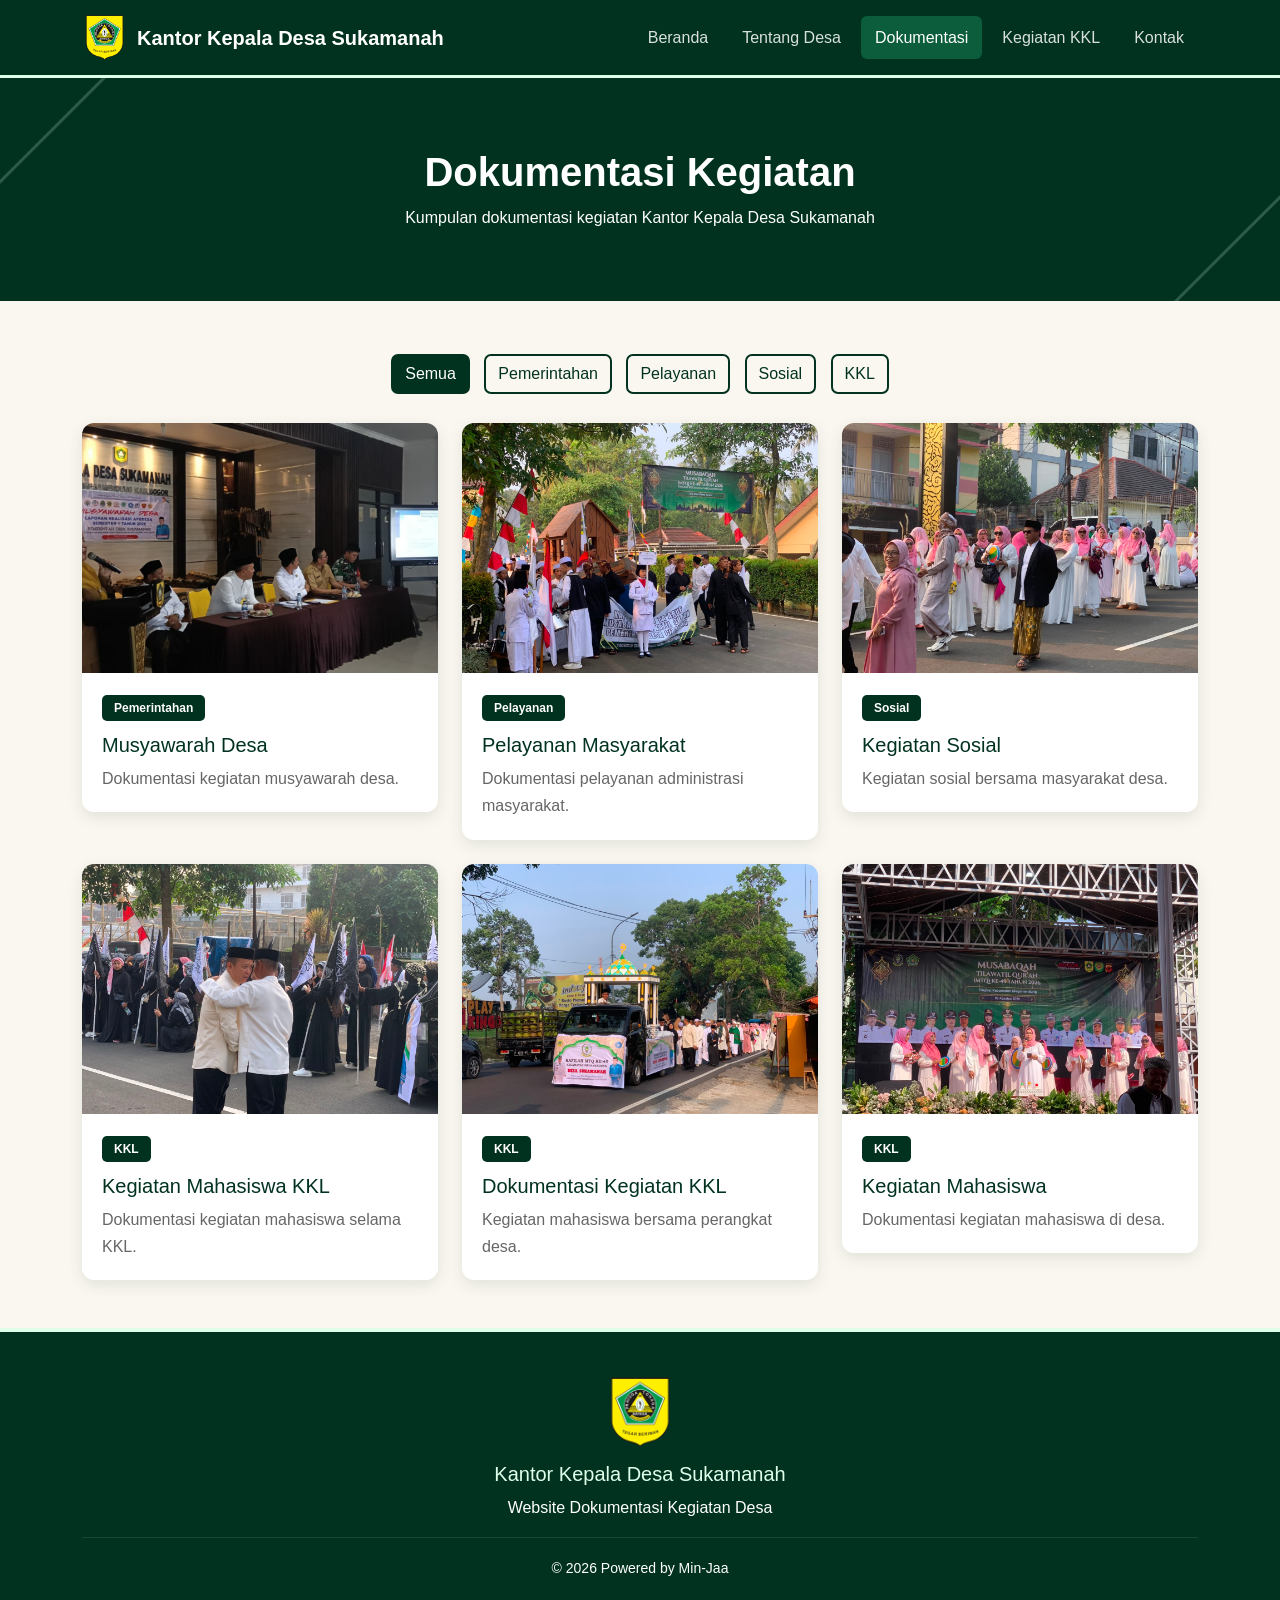
==== dokumentasi.html @ 276d67c2 "Update footer text in dokumentasi.html" ====
<!DOCTYPE html>
<html lang="id">

<head>

    <meta charset="UTF-8">

    <meta
        name="viewport"
        content="width=device-width, initial-scale=1.0"
    >

    <title>Dokumentasi - Kantor Kepala Desa Sukamanah</title>

    <link
        href="https://cdn.jsdelivr.net/npm/bootstrap@5.3.3/dist/css/bootstrap.min.css"
        rel="stylesheet"
    >

    <link
        rel="stylesheet"
        href="https://cdn.jsdelivr.net/npm/bootstrap-icons@1.11.3/font/bootstrap-icons.min.css"
    >

    <link
        rel="stylesheet"
        href="css/style.css"
    >

</head>

<body>


<!-- NAVBAR -->

<nav class="navbar navbar-expand-lg navbar-dark sticky-top">

    <div class="container">

        <a
            class="navbar-brand d-flex align-items-center fw-bold"
            href="index.html"
        >

                 <img
                src="images/desa.png"
                alt="Logo Desa Sukamanah"
                class="logo-navbar"
            >

            <span>
                Kantor Kepala Desa Sukamanah
            </span>

        </a>


        <button
            class="navbar-toggler"
            type="button"
            data-bs-toggle="collapse"
            data-bs-target="#navbarNav"
        >

            <span class="navbar-toggler-icon"></span>

        </button>


        <div
            class="collapse navbar-collapse"
            id="navbarNav"
        >

            <ul class="navbar-nav ms-auto">

                <li class="nav-item">
                    <a
                        class="nav-link"
                        href="index.html"
                    >
                        Beranda
                    </a>
                </li>

                <li class="nav-item">
                    <a
                        class="nav-link"
                        href="tentang.html"
                    >
                        Tentang Desa
                    </a>
                </li>

                <li class="nav-item">
                    <a
                        class="nav-link active"
                        href="dokumentasi.html"
                    >
                        Dokumentasi
                    </a>
                </li>

                <li class="nav-item">
                    <a
                        class="nav-link"
                        href="kkl.html"
                    >
                        Kegiatan KKL
                    </a>
                </li>

                <li class="nav-item">
                    <a
                        class="nav-link"
                        href="kontak.html"
                    >
                        Kontak
                    </a>
                </li>

            </ul>

        </div>

    </div>

</nav>


<!-- PAGE HEADER -->

<section class="page-header">

    <div class="container text-center">


        <h1>
            Dokumentasi Kegiatan
        </h1>

        <p>
            Kumpulan dokumentasi kegiatan Kantor Kepala Desa Sukamanah
        </p>

    </div>

</section>


<!-- FILTER -->

<section class="py-5">

    <div class="container">

        <div class="text-center mb-4">

            <button
                class="btn btn-outline-main filter-btn active"
                data-filter="all"
            >
                Semua
            </button>

            <button
                class="btn btn-outline-main filter-btn"
                data-filter="pemerintahan"
            >
                Pemerintahan
            </button>

            <button
                class="btn btn-outline-main filter-btn"
                data-filter="pelayanan"
            >
                Pelayanan
            </button>

            <button
                class="btn btn-outline-main filter-btn"
                data-filter="sosial"
            >
                Sosial
            </button>

            <button
                class="btn btn-outline-main filter-btn"
                data-filter="kkl"
            >
                KKL
            </button>

        </div>


        <!-- GALERI -->

        <div class="row g-4 gallery-container">


            <div
                class="col-md-6 col-lg-4 gallery-card"
                data-category="pemerintahan"
            >

                <div class="gallery-item">

                    <img
                        src="images/kegiatan-1.jpeg"
                        alt="Musyawarah Desa"
                    >

                    <div class="gallery-caption">

                        <span class="badge badge-main">
                            Pemerintahan
                        </span>

                        <h5>
                            Musyawarah Desa
                        </h5>

                        <p>
                            Dokumentasi kegiatan musyawarah desa.
                        </p>

                    </div>

                </div>

            </div>


            <div
                class="col-md-6 col-lg-4 gallery-card"
                data-category="pelayanan"
            >

                <div class="gallery-item">

                    <img
                        src="images/kegiatan-2.jpeg"
                        alt="Pelayanan Masyarakat"
                    >

                    <div class="gallery-caption">

                        <span class="badge badge-main">
                            Pelayanan
                        </span>

                        <h5>
                            Pelayanan Masyarakat
                        </h5>

                        <p>
                            Dokumentasi pelayanan administrasi masyarakat.
                        </p>

                    </div>

                </div>

            </div>


            <div
                class="col-md-6 col-lg-4 gallery-card"
                data-category="sosial"
            >

                <div class="gallery-item">

                    <img
                        src="images/kegiatan-3.jpeg"
                        alt="Kegiatan Sosial"
                    >

                    <div class="gallery-caption">

                        <span class="badge badge-main">
                            Sosial
                        </span>

                        <h5>
                            Kegiatan Sosial
                        </h5>

                        <p>
                            Kegiatan sosial bersama masyarakat desa.
                        </p>

                    </div>

                </div>

            </div>


            <div
                class="col-md-6 col-lg-4 gallery-card"
                data-category="kkl"
            >

                <div class="gallery-item">

                    <img
                        src="images/kegiatan-4.jpeg"
                        alt="Kegiatan KKL"
                    >

                    <div class="gallery-caption">

                        <span class="badge badge-main">
                            KKL
                        </span>

                        <h5>
                            Kegiatan Mahasiswa KKL
                        </h5>

                        <p>
                            Dokumentasi kegiatan mahasiswa selama KKL.
                        </p>

                    </div>

                </div>

            </div>


            <div
                class="col-md-6 col-lg-4 gallery-card"
                data-category="kkl"
            >

                <div class="gallery-item">

                    <img
                        src="images/kegiatan-5.jpeg"
                        alt="Dokumentasi KKL"
                    >

                    <div class="gallery-caption">

                        <span class="badge badge-main">
                            KKL
                        </span>

                        <h5>
                            Dokumentasi Kegiatan KKL
                        </h5>

                        <p>
                            Kegiatan mahasiswa bersama perangkat desa.
                        </p>

                    </div>

                </div>

            </div>


            <div
                class="col-md-6 col-lg-4 gallery-card"
                data-category="kkl"
            >

                <div class="gallery-item">

                    <img
                        src="images/kegiatan-6.jpeg"
                        alt="Kegiatan Mahasiswa"
                    >

                    <div class="gallery-caption">

                        <span class="badge badge-main">
                            KKL
                        </span>

                        <h5>
                            Kegiatan Mahasiswa
                        </h5>

                        <p>
                            Dokumentasi kegiatan mahasiswa di desa.
                        </p>

                    </div>

                </div>

            </div>


        </div>

    </div>

</section>


<!-- FOOTER -->

<footer class="footer">

    <div class="container text-center">

        <img
            src="images/desa.png"
            alt="Logo Desa Sukamanah"
            class="footer-logo"
        >

        <h5>
            Kantor Kepala Desa Sukamanah
        </h5>

        <p>
            Website Dokumentasi Kegiatan Desa
        </p>

        <hr>

        <small>
            © 2026 Powered by Min-Jaa
        </small>

    </div>

</footer>


<button id="backToTop" aria-label="Kembali ke atas">
    <i class="bi bi-arrow-up"></i>
</button>


<script
    src="https://cdn.jsdelivr.net/npm/bootstrap@5.3.3/dist/js/bootstrap.bundle.min.js">
</script>

<script src="js/script.js"></script>

</body>

</html>
---- css/style.css ----
:root {
    --primary-color: #00321F;
    --primary-light: #0B5D3B;
    --batik-green: #174A35;
    --batik-gold: #DEFFEA;
    --batik-cream: #F4EBDD;
    --batik-light: #FAF7F0;
    --white-color: #FFFFFF;
    --dark-color: #26352E;
    --border-color: #D0D0D0;
}

* {
    box-sizing: border-box;
}

html {
    scroll-behavior: smooth;
}

body {
    margin: 0;
    padding: 0;
    font-family: "Segoe UI", Arial, sans-serif;
    color: var(--dark-color);
    background-color: var(--batik-light);
    line-height: 1.7;
}

a {
    text-decoration: none;
}

img {
    max-width: 100%;
    height: auto;
}


/* =========================
   NAVBAR
========================= */

.navbar {
    background-color: var(--primary-color);
    border-bottom: 3px solid var(--batik-gold);
    padding: 10px 0;
    transition: all 0.3s ease;
}

.navbar-scrolled {
    box-shadow: 0 5px 20px rgba(0, 50, 31, 0.25);
}

.navbar-brand {
    color: var(--white-color) !important;
    font-weight: 700;
}

.navbar-brand:hover {
    color: var(--batik-gold) !important;
}

.navbar .nav-link {
    color: rgba(255, 255, 255, 0.85);
    margin-left: 6px;
    padding: 8px 14px !important;
    border-radius: 6px;
    transition: all 0.3s ease;
}

.navbar .nav-link:hover {
    color: var(--white-color);
    background-color: var(--primary-light);
}

.navbar .nav-link.active {
    color: var(--white-color);
    background-color: var(--primary-light);
}


/* =========================
   LOGO
========================= */

.logo-navbar {
    width: 45px;
    height: 45px;
    object-fit: contain;
    margin-right: 10px;
}

.page-header-logo {
    width: 90px;
    height: 90px;
    object-fit: contain;
    margin-bottom: 20px;
}

.footer-logo {
    width: 70px;
    height: 70px;
    object-fit: contain;
    margin-bottom: 15px;
}


/* =========================
   HERO
========================= */

.hero {
    min-height: 520px;
    display: flex;
    align-items: center;
    padding: 90px 0;
    color: var(--white-color);
    background-color: var(--primary-color);
}

.hero h1 {
    margin-bottom: 20px;
    font-weight: 700;
    line-height: 1.3;
}

.hero p {
    max-width: 700px;
}

.hero-label,
.section-label {
    display: inline-block;
    font-size: 13px;
    font-weight: 700;
    letter-spacing: 2px;
    color: var(--primary-color);
}

.hero-label {
    color: var(--batik-gold);
}


/* =========================
   PAGE HEADER
========================= */

.page-header {
    position: relative;
    overflow: hidden;
    padding: 70px 0;
    color: var(--white-color);
    text-align: center;
    background-color: var(--primary-color);
}

.page-header h1 {
    position: relative;
    z-index: 2;
    font-weight: 700;
}

.page-header p {
    position: relative;
    z-index: 2;
    margin-bottom: 0;
}

.page-header::before {
    content: "";
    position: absolute;
    width: 150px;
    height: 150px;
    left: -75px;
    top: -75px;
    border: 3px solid rgba(222, 255, 234, 0.2);
    transform: rotate(45deg);
}

.page-header::after {
    content: "";
    position: absolute;
    width: 150px;
    height: 150px;
    right: -75px;
    bottom: -75px;
    border: 3px solid rgba(222, 255, 234, 0.2);
    transform: rotate(45deg);
}


/* =========================
   BUTTON
========================= */

.btn-main {
    color: var(--white-color);
    background-color: var(--primary-color);
    border: 2px solid var(--primary-color);
    border-radius: 7px;
    padding: 10px 20px;
    transition: all 0.3s ease;
}

.btn-main:hover {
    color: var(--white-color);
    background-color: var(--primary-light);
    border-color: var(--primary-light);
    transform: translateY(-2px);
}

.btn-outline-main {
    color: var(--primary-color);
    background-color: transparent;
    border: 2px solid var(--primary-color);
    border-radius: 7px;
    transition: all 0.3s ease;
}

.btn-outline-main:hover {
    color: var(--white-color);
    background-color: var(--primary-color);
}


/* =========================
   STAT CARD
========================= */

.stat-card {
    position: relative;
    padding: 35px 25px;
    background-color: var(--white-color);
    border-top: 5px solid var(--primary-color);
    border-radius: 12px;
    box-shadow: 0 6px 20px rgba(0, 50, 31, 0.1);
    overflow: hidden;
    transition: all 0.3s ease;
}

.stat-card:hover {
    transform: translateY(-6px);
    box-shadow: 0 12px 25px rgba(0, 50, 31, 0.18);
}

.stat-card i {
    color: var(--primary-color);
    font-size: 42px;
}

.stat-card h2,
.stat-card h3 {
    margin-top: 15px;
    color: var(--primary-color);
    font-weight: 700;
}

.stat-card p {
    margin-bottom: 0;
}


/* =========================
   SECTION
========================= */

.section-light {
    background-color: var(--batik-cream);
}


/* =========================
   CARD
========================= */

.card {
    background-color: var(--white-color);
    border: none;
    border-radius: 12px;
    overflow: hidden;
    transition: all 0.3s ease;
}

.card:hover {
    transform: translateY(-5px);
    box-shadow: 0 10px 25px rgba(0, 50, 31, 0.15) !important;
}

.card-img-top {
    width: 100%;
    height: 230px;
    object-fit: cover;
}

.card-title {
    color: var(--primary-color);
    font-weight: 600;
}

.card-body {
    padding: 25px;
}


/* =========================
   BADGE
========================= */

.badge-main {
    display: inline-block;
    padding: 7px 12px;
    color: var(--white-color);
    background-color: var(--primary-color);
    border-radius: 5px;
}


/* =========================
   ICON
========================= */

.icon-main {
    color: var(--primary-color);
    transition: all 0.3s ease;
}

.icon-main:hover {
    color: var(--primary-light);
}


/* =========================
   GALERI
========================= */

.gallery-item {
    overflow: hidden;
    border-radius: 12px;
    background-color: var(--white-color);
    box-shadow: 0 5px 15px rgba(0, 50, 31, 0.1);
    transition: all 0.3s ease;
}

.gallery-item:hover {
    transform: translateY(-5px);
}

.gallery-item img {
    width: 100%;
    height: 250px;
    object-fit: cover;
    transition: transform 0.4s ease;
}

.gallery-item:hover img {
    transform: scale(1.05);
}

.gallery-caption {
    padding: 20px;
}

.gallery-caption h5 {
    margin-top: 12px;
    color: var(--primary-color);
}

.gallery-caption p {
    margin-bottom: 0;
    color: #666;
}


/* =========================
   FILTER
========================= */

.filter-btn {
    margin: 5px;
}

.filter-btn.active {
    color: var(--white-color);
    background-color: var(--primary-color);
    border-color: var(--primary-color);
}


/* =========================
   FORM
========================= */

.form-control {
    padding: 11px 13px;
    border: 1px solid var(--border-color);
    border-radius: 7px;
}

.form-control:focus {
    border-color: var(--primary-color);
    box-shadow: 0 0 0 0.2rem rgba(0, 50, 31, 0.15);
}


/* =========================
   CONTACT
========================= */

.contact-item {
    display: flex;
    gap: 15px;
    margin-bottom: 25px;
}

.contact-item i {
    color: var(--primary-color);
    font-size: 25px;
}

.contact-item h6 {
    margin-bottom: 3px;
    color: var(--primary-color);
}

.contact-item p {
    margin-bottom: 0;
}


/* =========================
   FOOTER
========================= */

.footer {
    position: relative;
    padding: 45px 0;
    color: var(--white-color);
    background-color: var(--primary-color);
    border-top: 4px solid var(--batik-gold);
}

.footer h5 {
    color: var(--batik-gold);
}

.footer hr {
    border-color: rgba(222, 255, 234, 0.4);
}


/* =========================
   ANIMASI
========================= */

.animate-on-scroll {
    opacity: 0;
    transform: translateY(25px);
    transition:
        opacity 0.6s ease,
        transform 0.6s ease;
}

.animate-on-scroll.show-animation {
    opacity: 1;
    transform: translateY(0);
}


/* =========================
   BACK TO TOP
========================= */

#backToTop {
    position: fixed;
    right: 25px;
    bottom: 25px;
    width: 45px;
    height: 45px;
    border: none;
    border-radius: 50%;
    color: var(--white-color);
    background-color: var(--primary-color);
    display: flex;
    align-items: center;
    justify-content: center;
    opacity: 0;
    visibility: hidden;
    cursor: pointer;
    transition: all 0.3s ease;
    z-index: 999;
}

#backToTop.show {
    opacity: 1;
    visibility: visible;
}

#backToTop:hover {
    background-color: var(--primary-light);
    transform: translateY(-3px);
}


/* =========================
   RESPONSIVE TABLET
========================= */

@media (max-width: 768px) {

    .hero {
        min-height: 450px;
        padding: 70px 0;
    }

    .hero h1 {
        font-size: 2.2rem;
    }

    .page-header {
        padding: 55px 0;
    }

    .navbar .nav-link {
        margin-left: 0;
    }

    .card-img-top {
        height: 210px;
    }

}


/* =========================
   RESPONSIVE MOBILE
========================= */

@media (max-width: 576px) {

    .logo-navbar {
        width: 38px;
        height: 38px;
    }

    .navbar-brand span {
        font-size: 15px;
    }

    .hero {
        min-height: 420px;
        padding: 60px 15px;
    }

    .hero h1 {
        font-size: 28px;
    }

    .hero p {
        font-size: 16px;
    }

    .page-header {
        padding: 45px 15px;
    }

    .page-header-logo {
        width: 70px;
        height: 70px;
    }

    .page-header h1 {
        font-size: 27px;
    }

    .stat-card {
        padding: 25px 15px;
    }

    .card-body {
        padding: 20px;
    }

    .card-img-top {
        height: 200px;
    }

    .gallery-item img {
        height: 220px;
    }

    .footer {
        padding: 35px 15px;
    }

    #backToTop {
        right: 15px;
        bottom: 15px;
        width: 40px;
        height: 40px;
    }

}
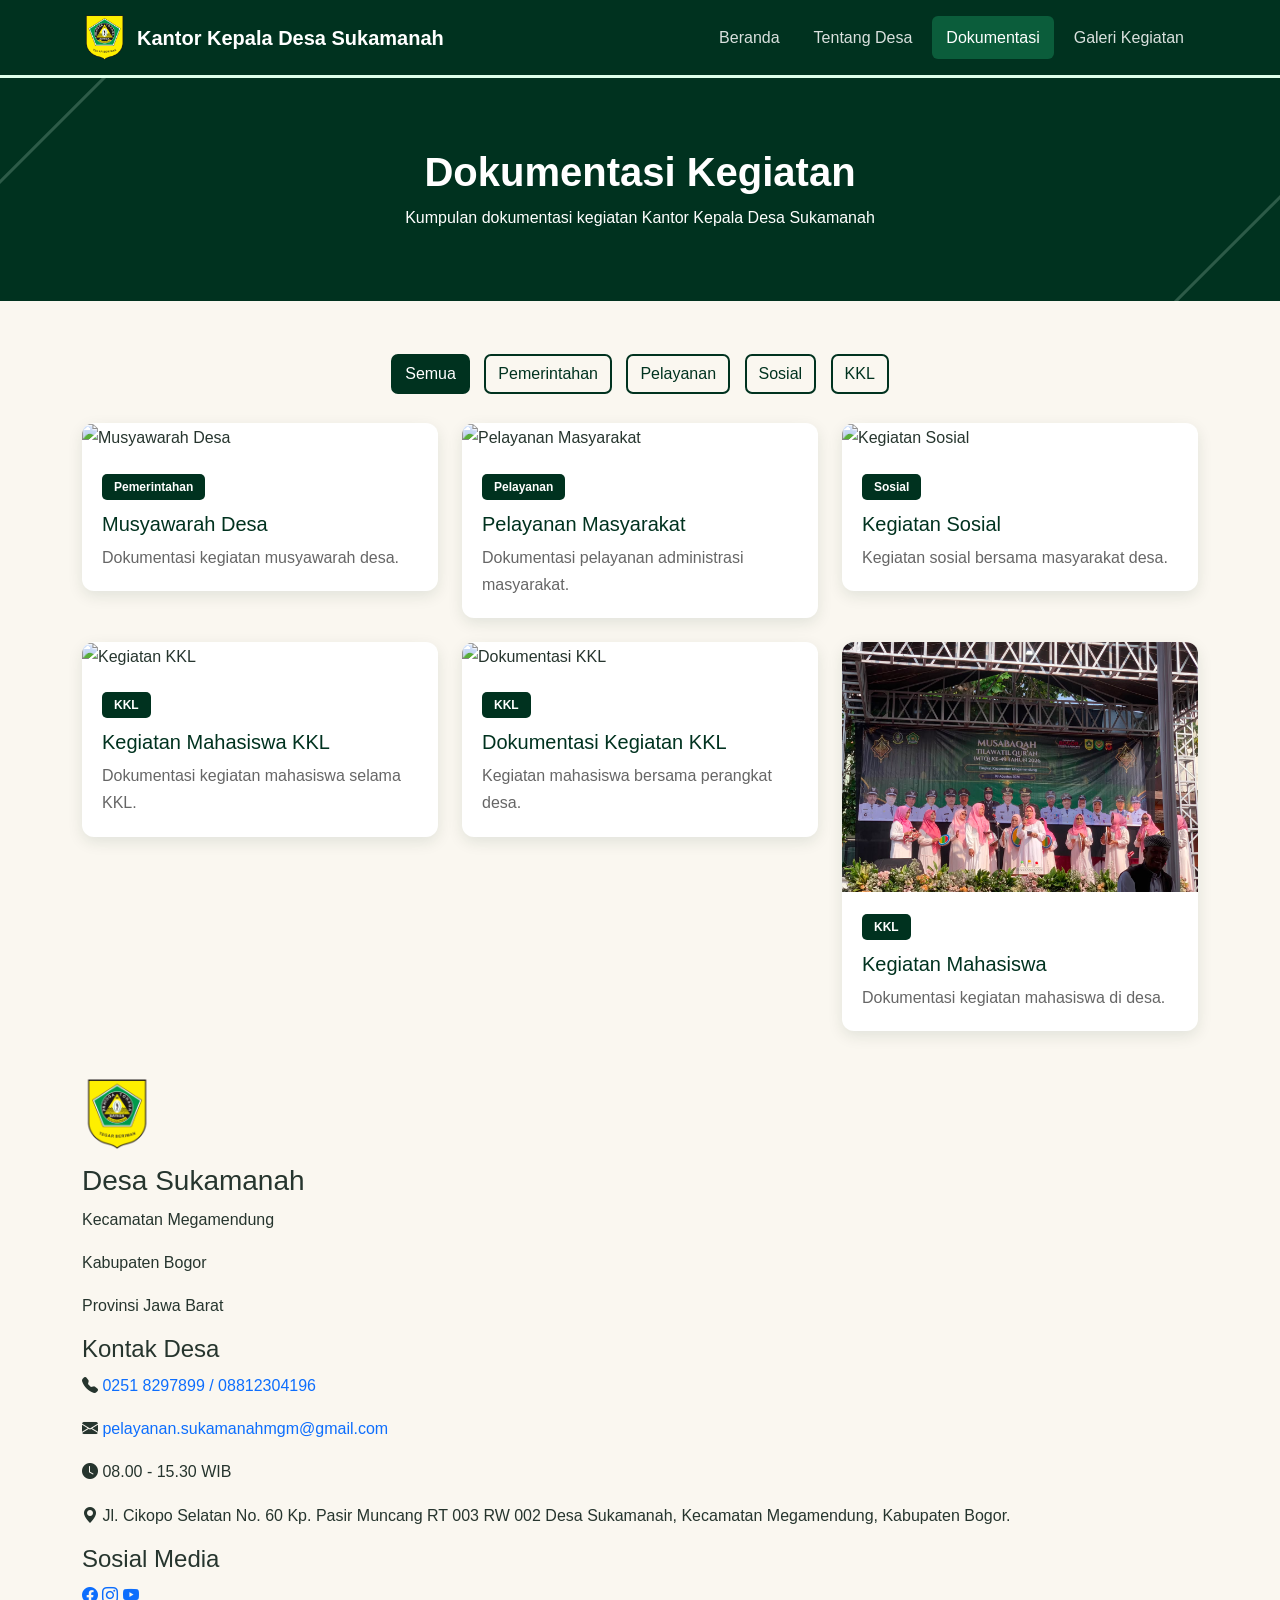
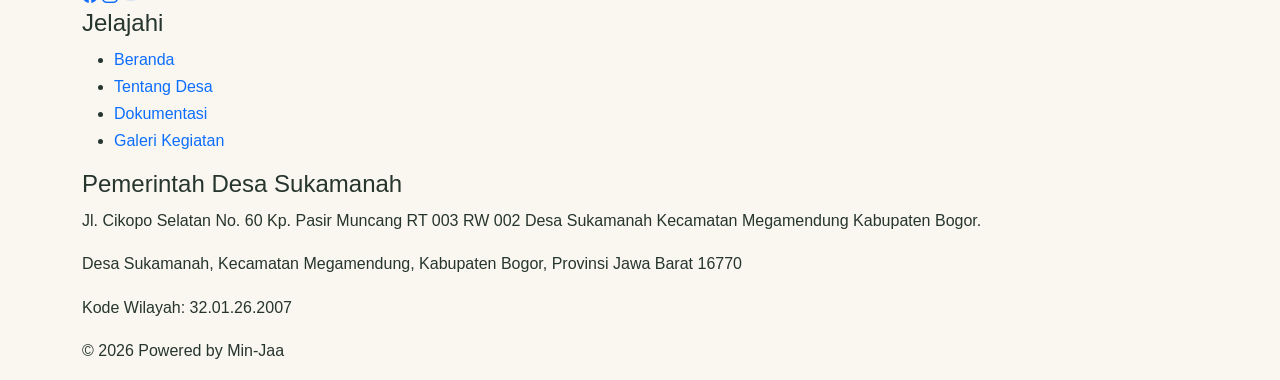
==== commit fe8647fa: "Update footer and navigation links in dokumentasi.html" ====
--- a/dokumentasi.html
+++ b/dokumentasi.html
@@ -103,20 +103,8 @@
                 </li>
 
                 <li class="nav-item">
-                    <a
-                        class="nav-link"
-                        href="kkl.html"
-                    >
-                        Kegiatan KKL
-                    </a>
-                </li>
-
-                <li class="nav-item">
-                    <a
-                        class="nav-link"
-                        href="kontak.html"
-                    >
-                        Kontak
+                    <a class="nav-link" href="galeri.html">
+                    Galeri Kegiatan
                     </a>
                 </li>
 
@@ -405,45 +393,185 @@
 </section>
 
 
-<!-- FOOTER -->
-
-<footer class="footer">
-
-    <div class="container text-center">
-
-        <img
-            src="images/desa.png"
-            alt="Logo Desa Sukamanah"
-            class="footer-logo"
-        >
-
-        <h5>
-            Kantor Kepala Desa Sukamanah
-        </h5>
-
-        <p>
-            Website Dokumentasi Kegiatan Desa
-        </p>
-
-        <hr>
-
-        <small>
-            © 2026 Powered by Min-Jaa
-        </small>
+<!-- ==================== FOOTER ==================== -->
+<footer class="site-footer">
+
+    <div class="container">
+
+        <!-- FOOTER UTAMA -->
+        <div class="footer-main">
+
+            <!-- IDENTITAS DESA -->
+            <div class="footer-brand">
+
+                <img
+                    src="images/desa.png"
+                    alt="Logo Desa Sukamanah"
+                    class="footer-logo"
+                >
+
+                <h3>Desa Sukamanah</h3>
+
+                <p>Kecamatan Megamendung</p>
+                <p>Kabupaten Bogor</p>
+                <p>Provinsi Jawa Barat</p>
+
+            </div>
+
+
+            <!-- KONTAK DESA -->
+            <div class="footer-column">
+
+                <h4>Kontak Desa</h4>
+
+                <div class="footer-info">
+
+                    <p>
+                        <i class="bi bi-telephone-fill"></i>
+                        <a href="tel:02518297899">
+                            0251 8297899 / 08812304196
+                        </a>
+                    </p>
+
+                    <p>
+                        <i class="bi bi-envelope-fill"></i>
+                        <a href="mailto:pelayanan.sukamanahmgm@gmail.com">
+                            pelayanan.sukamanahmgm@gmail.com
+                        </a>
+                    </p>
+
+                    <p>
+                        <i class="bi bi-clock-fill"></i>
+                        08.00 - 15.30 WIB
+                    </p>
+
+                    <p>
+                        <i class="bi bi-geo-alt-fill"></i>
+                        Jl. Cikopo Selatan No. 60 Kp. Pasir Muncang
+                        RT 003 RW 002 Desa Sukamanah,
+                        Kecamatan Megamendung,
+                        Kabupaten Bogor.
+                    </p>
+
+                </div>
+
+            </div>
+
+
+            <!-- SOSIAL MEDIA -->
+            <div class="footer-column">
+
+                <h4>Sosial Media</h4>
+
+                <div class="social-links">
+
+                    <a href="#" aria-label="Facebook">
+                        <i class="bi bi-facebook"></i>
+                    </a>
+
+                    <a href="#" aria-label="Instagram">
+                        <i class="bi bi-instagram"></i>
+                    </a>
+
+                    <a href="#" aria-label="YouTube">
+                        <i class="bi bi-youtube"></i>
+                    </a>
+
+                </div>
+
+            </div>
+
+
+            <!-- JELAJAHI -->
+            <div class="footer-column">
+
+                <h4>Jelajahi</h4>
+
+                <ul class="footer-menu">
+
+                    <li>
+                        <a href="index.html">
+                            Beranda
+                        </a>
+                    </li>
+
+                    <li>
+                        <a href="tentang.html">
+                            Tentang Desa
+                        </a>
+                    </li>
+
+                    <li>
+                        <a href="dokumentasi.html">
+                            Dokumentasi
+                        </a>
+                    </li>
+
+                    <li>
+                        <a href="galeri.html">
+                            Galeri Kegiatan
+                        </a>
+                    </li>
+
+                </ul>
+
+            </div>
+
+        </div>
+
+
+        <!-- GARIS PEMBATAS -->
+        <div class="footer-divider"></div>
+
+
+        <!-- FOOTER BAWAH -->
+        <div class="footer-bottom">
+
+            <div class="footer-government">
+
+                <h4>Pemerintah Desa Sukamanah</h4>
+
+                <p>
+                    Jl. Cikopo Selatan No. 60 Kp. Pasir Muncang
+                    RT 003 RW 002 Desa Sukamanah
+                    Kecamatan Megamendung Kabupaten Bogor.
+                </p>
+
+                <p>
+                    Desa Sukamanah, Kecamatan Megamendung,
+                    Kabupaten Bogor, Provinsi Jawa Barat 16770
+                </p>
+
+                <p>
+                    Kode Wilayah: 32.01.26.2007
+                </p>
+
+            </div>
+
+
+            <div class="footer-copyright">
+
+                <p>
+                    © 2026 Powered by Min-Jaa
+                </p>
+
+            </div>
+
+        </div>
 
     </div>
 
 </footer>
 
+<!-- BACK TO TOP -->
 
 <button id="backToTop" aria-label="Kembali ke atas">
-    <i class="bi bi-arrow-up"></i>
+
+<i class="bi bi-arrow-up"></i>
+
 </button>
 
-
-<script
-    src="https://cdn.jsdelivr.net/npm/bootstrap@5.3.3/dist/js/bootstrap.bundle.min.js">
-</script>
+<script src="https://cdn.jsdelivr.net/npm/bootstrap@5.3.3/dist/js/bootstrap.bundle.min.js"></script>
 
 <script src="js/script.js"></script>
 
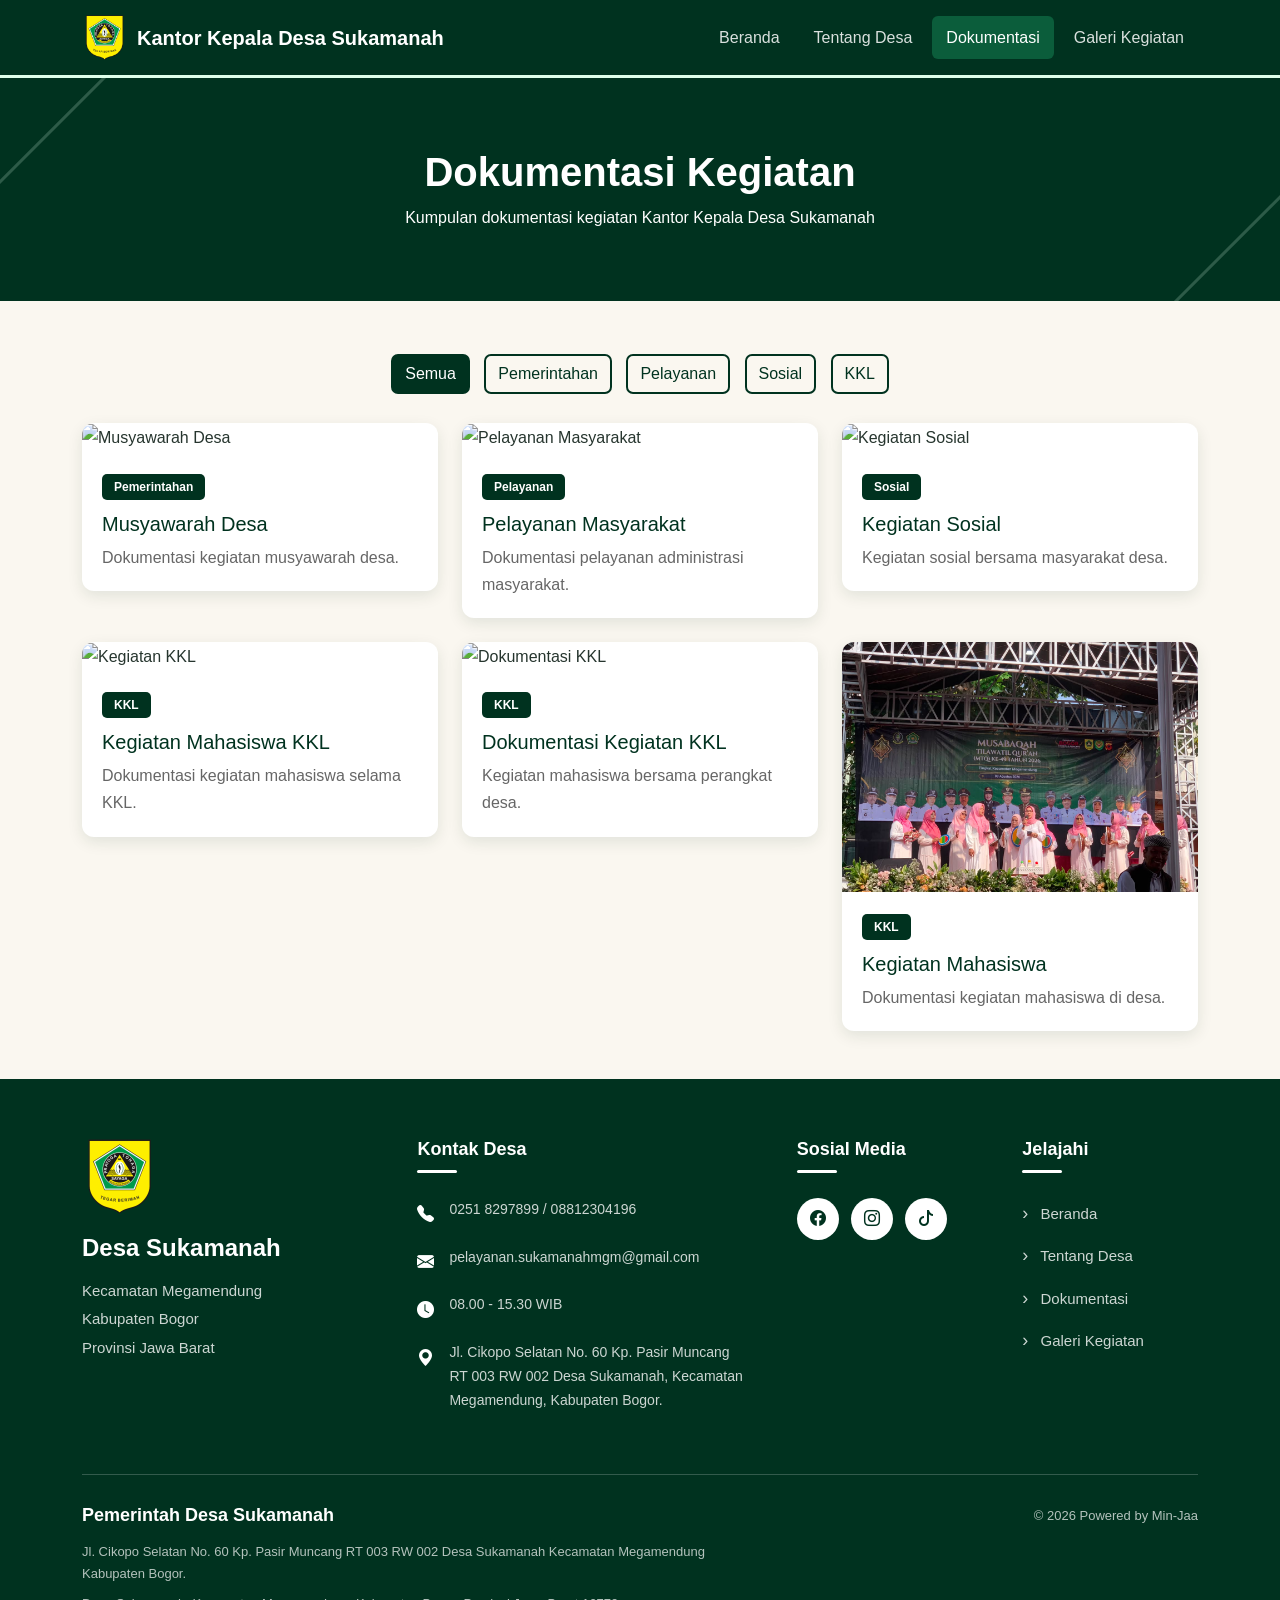
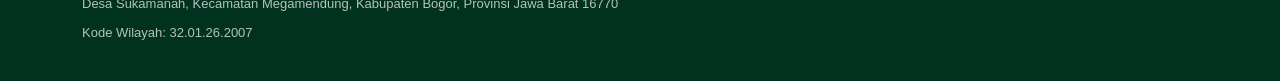
==== commit aabe6c77: "Update social media links in dokumentasi.html" ====
--- a/dokumentasi.html
+++ b/dokumentasi.html
@@ -458,7 +458,7 @@
             </div>
 
 
-            <!-- SOSIAL MEDIA -->
+             <!-- SOSIAL MEDIA -->
             <div class="footer-column">
 
                 <h4>Sosial Media</h4>
@@ -469,12 +469,12 @@
                         <i class="bi bi-facebook"></i>
                     </a>
 
-                    <a href="#" aria-label="Instagram">
+                    <a href="https://www.instagram.com/sukamanah.mgm" aria-label="Instagram">
                         <i class="bi bi-instagram"></i>
                     </a>
 
-                    <a href="#" aria-label="YouTube">
-                        <i class="bi bi-youtube"></i>
+                    <a href="https://www.tiktok.com/@sukamanah.mgm" aria-label="Tiktok">
+                        <i class="bi bi-tiktok"></i>
                     </a>
 
                 </div>
--- a/css/style.css
+++ b/css/style.css
@@ -1,3 +1,7 @@
+/* =====================================================
+   ROOT / VARIABLE
+===================================================== */
+
 :root {
     --primary-color: #00321F;
     --primary-light: #0B5D3B;
@@ -10,6 +14,11 @@
     --border-color: #D0D0D0;
 }
 
+
+/* =====================================================
+   GLOBAL
+===================================================== */
+
 * {
     box-sizing: border-box;
 }
@@ -37,9 +46,9 @@
 }
 
 
-/* =========================
+/* =====================================================
    NAVBAR
-========================= */
+===================================================== */
 
 .navbar {
     background-color: var(--primary-color);
@@ -80,9 +89,9 @@
 }
 
 
-/* =========================
+/* =====================================================
    LOGO
-========================= */
+===================================================== */
 
 .logo-navbar {
     width: 45px;
@@ -99,16 +108,16 @@
 }
 
 .footer-logo {
-    width: 70px;
-    height: 70px;
+    width: 75px;
+    height: 75px;
     object-fit: contain;
-    margin-bottom: 15px;
-}
-
-
-/* =========================
+    margin-bottom: 20px;
+}
+
+
+/* =====================================================
    HERO
-========================= */
+===================================================== */
 
 .hero {
     min-height: 520px;
@@ -143,9 +152,9 @@
 }
 
 
-/* =========================
+/* =====================================================
    PAGE HEADER
-========================= */
+===================================================== */
 
 .page-header {
     position: relative;
@@ -156,44 +165,44 @@
     background-color: var(--primary-color);
 }
 
-.page-header h1 {
-    position: relative;
-    z-index: 2;
-    font-weight: 700;
-}
-
+.page-header h1,
 .page-header p {
     position: relative;
     z-index: 2;
+}
+
+.page-header h1 {
+    font-weight: 700;
+}
+
+.page-header p {
     margin-bottom: 0;
 }
 
-.page-header::before {
-    content: "";
-    position: absolute;
-    width: 150px;
-    height: 150px;
-    left: -75px;
-    top: -75px;
-    border: 3px solid rgba(222, 255, 234, 0.2);
-    transform: rotate(45deg);
-}
-
+.page-header::before,
 .page-header::after {
     content: "";
     position: absolute;
     width: 150px;
     height: 150px;
+    border: 3px solid rgba(222, 255, 234, 0.2);
+    transform: rotate(45deg);
+}
+
+.page-header::before {
+    left: -75px;
+    top: -75px;
+}
+
+.page-header::after {
     right: -75px;
     bottom: -75px;
-    border: 3px solid rgba(222, 255, 234, 0.2);
-    transform: rotate(45deg);
-}
-
-
-/* =========================
+}
+
+
+/* =====================================================
    BUTTON
-========================= */
+===================================================== */
 
 .btn-main {
     color: var(--white-color);
@@ -225,9 +234,9 @@
 }
 
 
-/* =========================
+/* =====================================================
    STAT CARD
-========================= */
+===================================================== */
 
 .stat-card {
     position: relative;
@@ -262,18 +271,18 @@
 }
 
 
-/* =========================
+/* =====================================================
    SECTION
-========================= */
+===================================================== */
 
 .section-light {
     background-color: var(--batik-cream);
 }
 
 
-/* =========================
+/* =====================================================
    CARD
-========================= */
+===================================================== */
 
 .card {
     background-color: var(--white-color);
@@ -304,9 +313,9 @@
 }
 
 
-/* =========================
+/* =====================================================
    BADGE
-========================= */
+===================================================== */
 
 .badge-main {
     display: inline-block;
@@ -317,9 +326,9 @@
 }
 
 
-/* =========================
+/* =====================================================
    ICON
-========================= */
+===================================================== */
 
 .icon-main {
     color: var(--primary-color);
@@ -331,9 +340,9 @@
 }
 
 
-/* =========================
+/* =====================================================
    GALERI
-========================= */
+===================================================== */
 
 .gallery-item {
     overflow: hidden;
@@ -373,9 +382,9 @@
 }
 
 
-/* =========================
+/* =====================================================
    FILTER
-========================= */
+===================================================== */
 
 .filter-btn {
     margin: 5px;
@@ -388,9 +397,9 @@
 }
 
 
-/* =========================
+/* =====================================================
    FORM
-========================= */
+===================================================== */
 
 .form-control {
     padding: 11px 13px;
@@ -404,9 +413,9 @@
 }
 
 
-/* =========================
+/* =====================================================
    CONTACT
-========================= */
+===================================================== */
 
 .contact-item {
     display: flex;
@@ -429,30 +438,225 @@
 }
 
 
-/* =========================
+/* =====================================================
    FOOTER
-========================= */
-
-.footer {
+===================================================== */
+
+.site-footer {
+    background-color: var(--primary-color);
+    color: var(--white-color);
+    padding-top: 60px;
+    margin-top: 0;
+}
+
+
+/* =====================================================
+   FOOTER MAIN
+===================================================== */
+
+.footer-main {
+    display: grid;
+    grid-template-columns: 1.3fr 1.5fr 0.8fr 0.8fr;
+    gap: 50px;
+    padding-bottom: 45px;
+}
+
+
+/* =====================================================
+   FOOTER BRAND
+===================================================== */
+
+.footer-brand {
+    padding-right: 30px;
+}
+
+.footer-brand h3 {
+    font-size: 24px;
+    font-weight: 700;
+    margin-bottom: 15px;
+    color: var(--white-color);
+}
+
+.footer-brand p {
+    margin: 3px 0;
+    font-size: 15px;
+    color: rgba(255, 255, 255, 0.8);
+}
+
+
+/* =====================================================
+   FOOTER COLUMN
+===================================================== */
+
+.footer-column h4 {
     position: relative;
-    padding: 45px 0;
-    color: var(--white-color);
-    background-color: var(--primary-color);
-    border-top: 4px solid var(--batik-gold);
-}
-
-.footer h5 {
-    color: var(--batik-gold);
-}
-
-.footer hr {
-    border-color: rgba(222, 255, 234, 0.4);
-}
-
-
-/* =========================
-   ANIMASI
-========================= */
+    font-size: 18px;
+    font-weight: 700;
+    margin-bottom: 25px;
+    padding-bottom: 12px;
+    color: var(--white-color);
+}
+
+.footer-column h4::after {
+    content: "";
+    position: absolute;
+    left: 0;
+    bottom: 0;
+    width: 40px;
+    height: 3px;
+    background-color: var(--white-color);
+    border-radius: 5px;
+}
+
+
+/* =====================================================
+   FOOTER CONTACT
+===================================================== */
+
+.footer-info p {
+    display: flex;
+    align-items: flex-start;
+    gap: 12px;
+    margin-bottom: 16px;
+    font-size: 14px;
+    line-height: 1.7;
+    color: rgba(255, 255, 255, 0.8);
+}
+
+.footer-info i {
+    min-width: 20px;
+    margin-top: 3px;
+    font-size: 17px;
+    color: var(--white-color);
+}
+
+.footer-info a {
+    color: rgba(255, 255, 255, 0.8);
+    text-decoration: none;
+    transition: color 0.3s ease;
+}
+
+.footer-info a:hover {
+    color: var(--white-color);
+}
+
+
+/* =====================================================
+   SOCIAL MEDIA
+===================================================== */
+
+.social-links {
+    display: flex;
+    gap: 12px;
+}
+
+.social-links a {
+    width: 42px;
+    height: 42px;
+    display: flex;
+    align-items: center;
+    justify-content: center;
+    color: var(--primary-color);
+    background-color: var(--white-color);
+    border-radius: 50%;
+    text-decoration: none;
+    transition: all 0.3s ease;
+}
+
+.social-links a:hover {
+    transform: translateY(-5px);
+    background-color: rgba(255, 255, 255, 0.85);
+}
+
+
+/* =====================================================
+   FOOTER NAVIGATION
+===================================================== */
+
+.footer-menu {
+    list-style: none;
+    padding: 0;
+    margin: 0;
+}
+
+.footer-menu li {
+    margin-bottom: 12px;
+}
+
+.footer-menu a {
+    color: rgba(255, 255, 255, 0.8);
+    font-size: 15px;
+    text-decoration: none;
+    transition: all 0.3s ease;
+}
+
+.footer-menu a::before {
+    content: "›";
+    margin-right: 8px;
+    font-size: 18px;
+}
+
+.footer-menu a:hover {
+    color: var(--white-color);
+    padding-left: 5px;
+}
+
+
+/* =====================================================
+   FOOTER DIVIDER
+===================================================== */
+
+.footer-divider {
+    width: 100%;
+    height: 1px;
+    margin: 0;
+    background-color: rgba(255, 255, 255, 0.2);
+}
+
+
+/* =====================================================
+   FOOTER BOTTOM
+===================================================== */
+
+.footer-bottom {
+    display: flex;
+    justify-content: space-between;
+    gap: 40px;
+    padding: 30px 0;
+}
+
+.footer-government {
+    max-width: 650px;
+}
+
+.footer-government h4 {
+    font-size: 18px;
+    font-weight: 700;
+    margin-bottom: 15px;
+    color: var(--white-color);
+}
+
+.footer-government p {
+    font-size: 13px;
+    line-height: 1.7;
+    color: rgba(255, 255, 255, 0.7);
+    margin-bottom: 7px;
+}
+
+.footer-copyright {
+    text-align: right;
+}
+
+.footer-copyright p {
+    font-size: 13px;
+    color: rgba(255, 255, 255, 0.7);
+    margin-bottom: 5px;
+}
+
+
+/* =====================================================
+   ANIMATION
+===================================================== */
 
 .animate-on-scroll {
     opacity: 0;
@@ -468,9 +672,9 @@
 }
 
 
-/* =========================
+/* =====================================================
    BACK TO TOP
-========================= */
+===================================================== */
 
 #backToTop {
     position: fixed;
@@ -478,16 +682,21 @@
     bottom: 25px;
     width: 45px;
     height: 45px;
-    border: none;
-    border-radius: 50%;
-    color: var(--white-color);
-    background-color: var(--primary-color);
+
     display: flex;
     align-items: center;
     justify-content: center;
+
+    border: none;
+    border-radius: 50%;
+
+    color: var(--white-color);
+    background-color: var(--primary-color);
+
     opacity: 0;
     visibility: hidden;
     cursor: pointer;
+
     transition: all 0.3s ease;
     z-index: 999;
 }
@@ -503,9 +712,35 @@
 }
 
 
-/* =========================
+/* =====================================================
    RESPONSIVE TABLET
-========================= */
+===================================================== */
+
+@media (max-width: 991px) {
+
+    .footer-main {
+        grid-template-columns: 1fr 1fr;
+        gap: 40px;
+    }
+
+    .footer-brand {
+        padding-right: 0;
+    }
+
+    .footer-bottom {
+        flex-direction: column;
+    }
+
+    .footer-copyright {
+        text-align: left;
+    }
+
+}
+
+
+/* =====================================================
+   RESPONSIVE TABLET / MOBILE
+===================================================== */
 
 @media (max-width: 768px) {
 
@@ -533,9 +768,9 @@
 }
 
 
-/* =========================
+/* =====================================================
    RESPONSIVE MOBILE
-========================= */
+===================================================== */
 
 @media (max-width: 576px) {
 
@@ -590,9 +825,37 @@
         height: 220px;
     }
 
-    .footer {
-        padding: 35px 15px;
-    }
+
+    /* FOOTER MOBILE */
+
+    .site-footer {
+        padding-top: 45px;
+    }
+
+    .footer-main {
+        grid-template-columns: 1fr;
+        gap: 35px;
+    }
+
+    .footer-brand h3 {
+        font-size: 21px;
+    }
+
+    .footer-column h4 {
+        margin-bottom: 20px;
+    }
+
+    .footer-bottom {
+        padding: 25px 0;
+    }
+
+    .footer-government p,
+    .footer-copyright p {
+        font-size: 12px;
+    }
+
+
+    /* BACK TO TOP MOBILE */
 
     #backToTop {
         right: 15px;
@@ -601,4 +864,5 @@
         height: 40px;
     }
 
-}+}
+
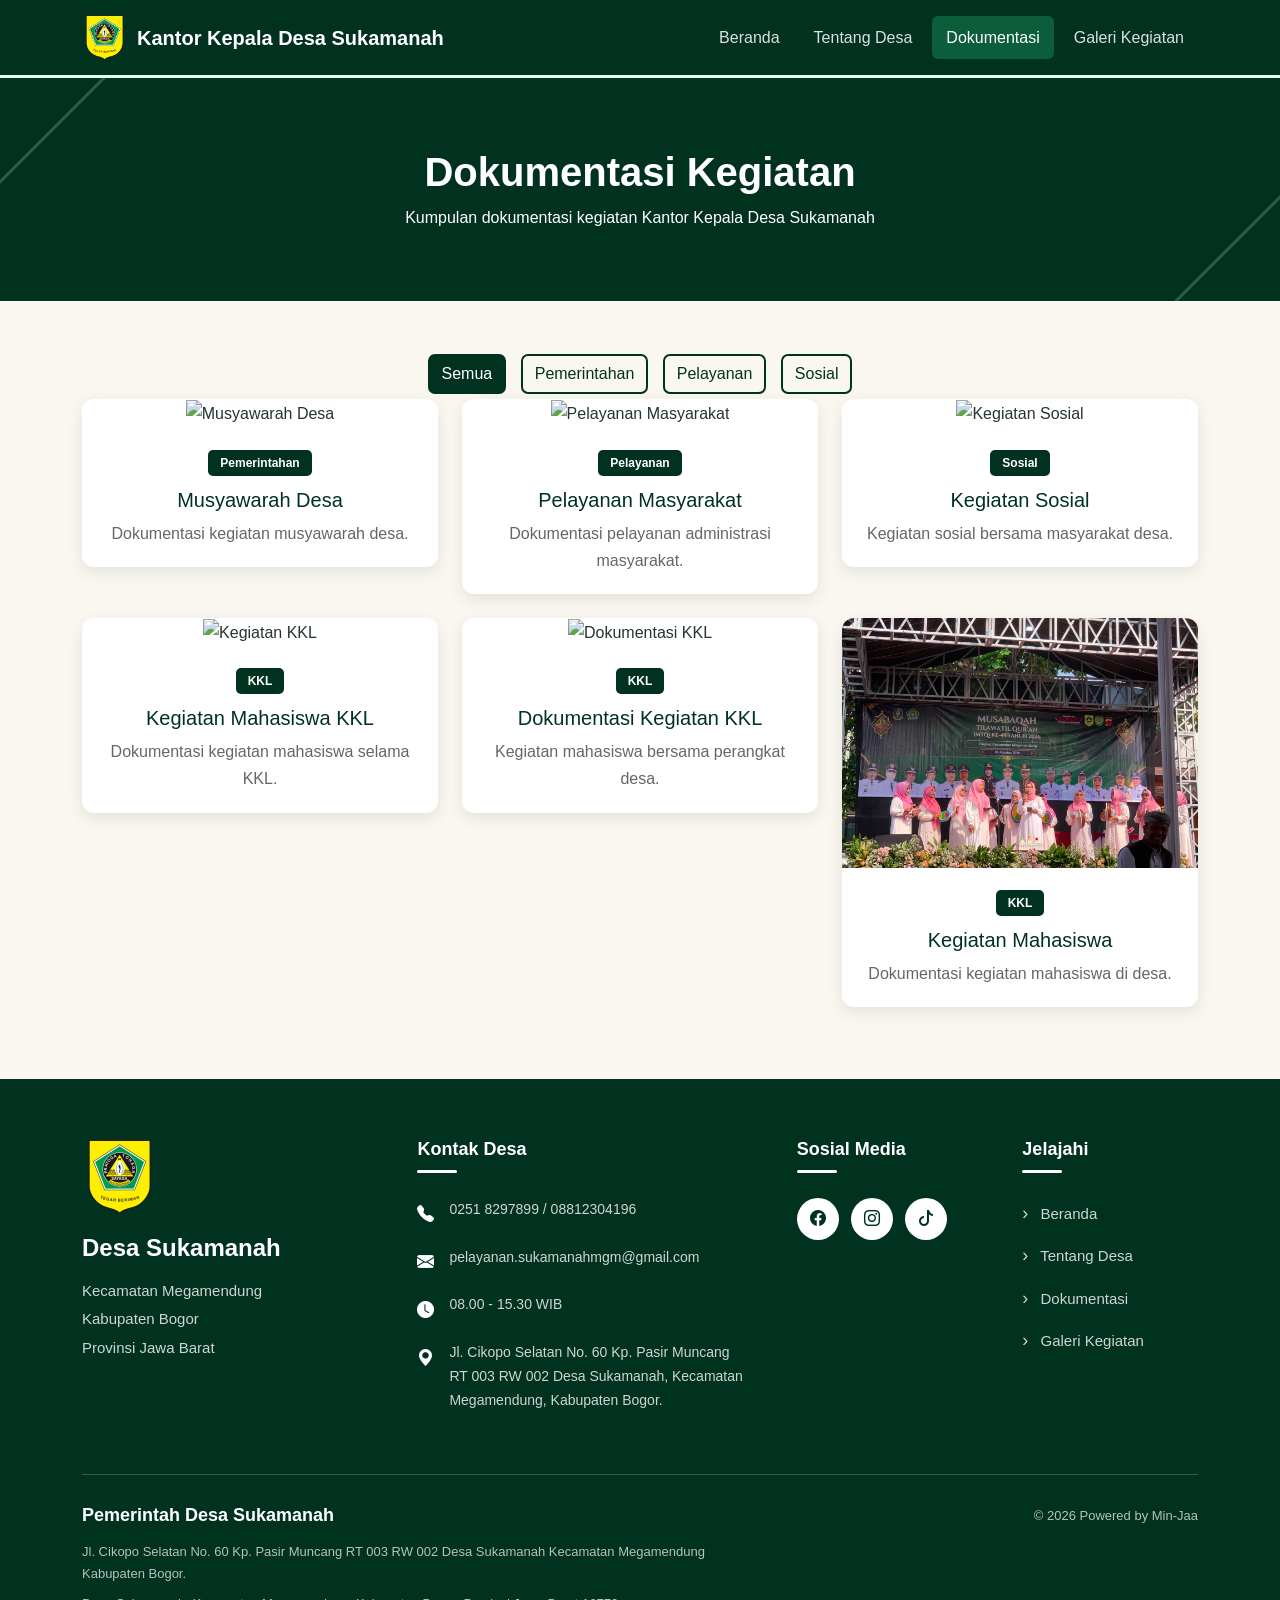
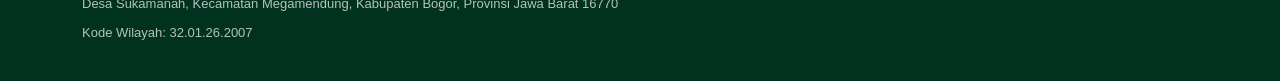
==== commit fe24c0d1: "Remove KKL button from dokumentasi.html Removed KKL button from the documentation." ====
--- a/dokumentasi.html
+++ b/dokumentasi.html
@@ -172,15 +172,6 @@
             >
                 Sosial
             </button>
-
-            <button
-                class="btn btn-outline-main filter-btn"
-                data-filter="kkl"
-            >
-                KKL
-            </button>
-
-        </div>
 
 
         <!-- GALERI -->
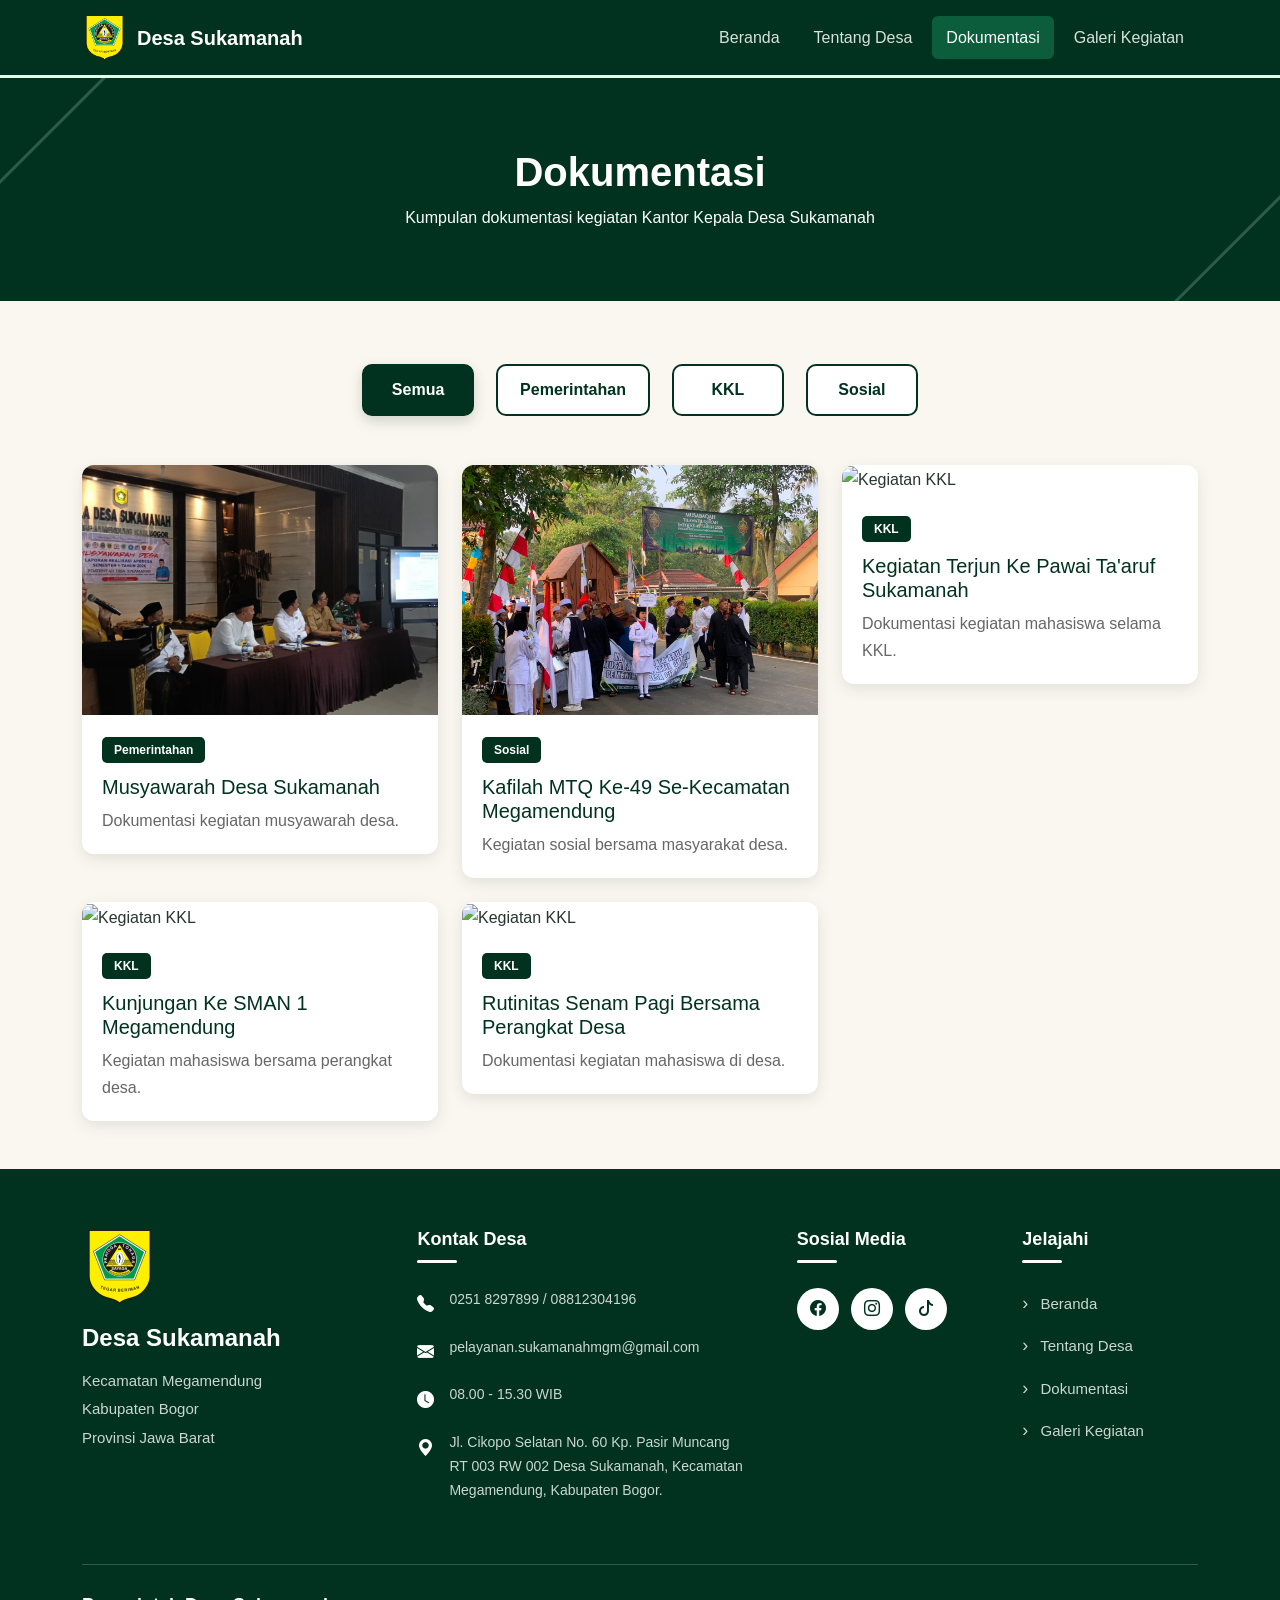
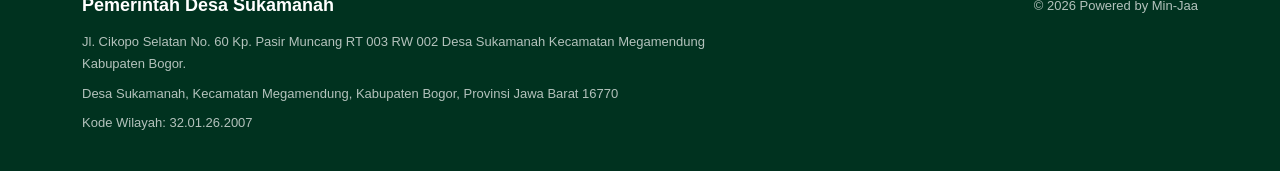
==== commit f7d34347: "Enhance documentation layout and update content Updated documentation layout and styles for better r" ====
--- a/dokumentasi.html
+++ b/dokumentasi.html
@@ -27,6 +27,105 @@
         href="css/style.css"
     >
 
+
+<style>
+/* =========================================================
+   FILTER DOKUMENTASI - TAMPILAN LEBIH RAPI & RESPONSIF
+   ========================================================= */
+.filter-wrapper {
+    display: flex;
+    justify-content: center;
+    align-items: center;
+    width: 100%;
+    margin: 0 auto 34px;
+}
+
+.filter-buttons {
+    display: flex;
+    justify-content: center;
+    align-items: center;
+    flex-wrap: wrap;
+    gap: 12px;
+    padding: 10px;
+    margin: 0 auto;
+}
+
+.filter-btn {
+    min-width: 112px;
+    height: 52px;
+    padding: 0 22px !important;
+    border-radius: 10px !important;
+    border: 2px solid #00321F !important;
+    background: #ffffff !important;
+    color: #00321F !important;
+    font-size: 16px;
+    font-weight: 600;
+    line-height: 1;
+    display: inline-flex;
+    align-items: center;
+    justify-content: center;
+    white-space: nowrap;
+    transition: all 0.25s ease;
+    box-shadow: none;
+}
+
+.filter-btn:hover {
+    background: #00321F !important;
+    color: #ffffff !important;
+    transform: translateY(-2px);
+    box-shadow: 0 5px 14px rgba(0, 50, 31, 0.15);
+}
+
+.filter-btn.active {
+    background: #00321F !important;
+    color: #ffffff !important;
+    border-color: #00321F !important;
+    box-shadow: 0 5px 14px rgba(0, 50, 31, 0.18);
+}
+
+/* Jika filter masih menggunakan .text-center mb-4 dari Bootstrap,
+   hilangkan margin bawah bawaan agar jaraknya konsisten. */
+.gallery-filter {
+    margin-bottom: 34px !important;
+}
+
+/* Tablet */
+@media (max-width: 768px) {
+    .filter-buttons {
+        gap: 10px;
+        padding: 8px;
+    }
+
+    .filter-btn {
+        min-width: 105px;
+        height: 48px;
+        padding: 0 16px !important;
+        font-size: 15px;
+    }
+}
+
+/* HP */
+@media (max-width: 576px) {
+    .filter-wrapper {
+        margin-bottom: 26px;
+    }
+
+    .filter-buttons {
+        width: 100%;
+        gap: 8px;
+        padding: 0;
+    }
+
+    .filter-btn {
+        flex: 1 1 calc(50% - 8px);
+        min-width: 0;
+        height: 46px;
+        padding: 0 10px !important;
+        font-size: 14px;
+    }
+}
+</style>
+
 </head>
 
 <body>
@@ -50,7 +149,7 @@
             >
 
             <span>
-                Kantor Kepala Desa Sukamanah
+                Desa Sukamanah
             </span>
 
         </a>
@@ -125,7 +224,7 @@
 
 
         <h1>
-            Dokumentasi Kegiatan
+            Dokumentasi
         </h1>
 
         <p>
@@ -143,7 +242,8 @@
 
     <div class="container">
 
-        <div class="text-center mb-4">
+        <div class="gallery-filter filter-wrapper">
+            <div class="filter-buttons">
 
             <button
                 class="btn btn-outline-main filter-btn active"
@@ -161,9 +261,9 @@
 
             <button
                 class="btn btn-outline-main filter-btn"
-                data-filter="pelayanan"
-            >
-                Pelayanan
+                data-filter="kkl"
+            >
+                KKL
             </button>
 
             <button
@@ -174,6 +274,9 @@
             </button>
 
 
+            </div>
+        </div>
+
         <!-- GALERI -->
 
         <div class="row g-4 gallery-container">
@@ -187,8 +290,8 @@
                 <div class="gallery-item">
 
                     <img
-                        src="images/kegiatan-1.jpeg"
-                        alt="Musyawarah Desa"
+                        src="images/kegiatan-musyawarah-1.jpeg"
+                        alt="Musyawarah Desa Sukamanah"
                     >
 
                     <div class="gallery-caption">
@@ -198,7 +301,7 @@
                         </span>
 
                         <h5>
-                            Musyawarah Desa
+                            Musyawarah Desa Sukamanah
                         </h5>
 
                         <p>
@@ -210,41 +313,7 @@
                 </div>
 
             </div>
-
-
-            <div
-                class="col-md-6 col-lg-4 gallery-card"
-                data-category="pelayanan"
-            >
-
-                <div class="gallery-item">
-
-                    <img
-                        src="images/kegiatan-2.jpeg"
-                        alt="Pelayanan Masyarakat"
-                    >
-
-                    <div class="gallery-caption">
-
-                        <span class="badge badge-main">
-                            Pelayanan
-                        </span>
-
-                        <h5>
-                            Pelayanan Masyarakat
-                        </h5>
-
-                        <p>
-                            Dokumentasi pelayanan administrasi masyarakat.
-                        </p>
-
-                    </div>
-
-                </div>
-
-            </div>
-
-
+            
             <div
                 class="col-md-6 col-lg-4 gallery-card"
                 data-category="sosial"
@@ -253,8 +322,8 @@
                 <div class="gallery-item">
 
                     <img
-                        src="images/kegiatan-3.jpeg"
-                        alt="Kegiatan Sosial"
+                        src="images/kegiatan-sosial-1.jpeg"
+                        alt="Kafilah MTQ Ke-49 Se-Kecamatan Megamendung"
                     >
 
                     <div class="gallery-caption">
@@ -264,7 +333,7 @@
                         </span>
 
                         <h5>
-                            Kegiatan Sosial
+                            Kafilah MTQ Ke-49 Se-Kecamatan Megamendung
                         </h5>
 
                         <p>
@@ -286,7 +355,7 @@
                 <div class="gallery-item">
 
                     <img
-                        src="images/kegiatan-4.jpeg"
+                        src="images/kegiatan-kkl-1.jpg"
                         alt="Kegiatan KKL"
                     >
 
@@ -297,7 +366,7 @@
                         </span>
 
                         <h5>
-                            Kegiatan Mahasiswa KKL
+                            Kegiatan Terjun Ke Pawai Ta'aruf Sukamanah
                         </h5>
 
                         <p>
@@ -319,8 +388,8 @@
                 <div class="gallery-item">
 
                     <img
-                        src="images/kegiatan-5.jpeg"
-                        alt="Dokumentasi KKL"
+                        src="images/kegiatan-kkl-2.jpg"
+                        alt="Kegiatan KKL"
                     >
 
                     <div class="gallery-caption">
@@ -330,7 +399,7 @@
                         </span>
 
                         <h5>
-                            Dokumentasi Kegiatan KKL
+                            Kunjungan Ke SMAN 1 Megamendung
                         </h5>
 
                         <p>
@@ -352,8 +421,8 @@
                 <div class="gallery-item">
 
                     <img
-                        src="images/kegiatan-6.jpeg"
-                        alt="Kegiatan Mahasiswa"
+                        src="images/kegiatan-kkl-3.jpg"
+                        alt="Kegiatan KKL"
                     >
 
                     <div class="gallery-caption">
@@ -363,7 +432,7 @@
                         </span>
 
                         <h5>
-                            Kegiatan Mahasiswa
+                            Rutinitas Senam Pagi Bersama Perangkat Desa 
                         </h5>
 
                         <p>
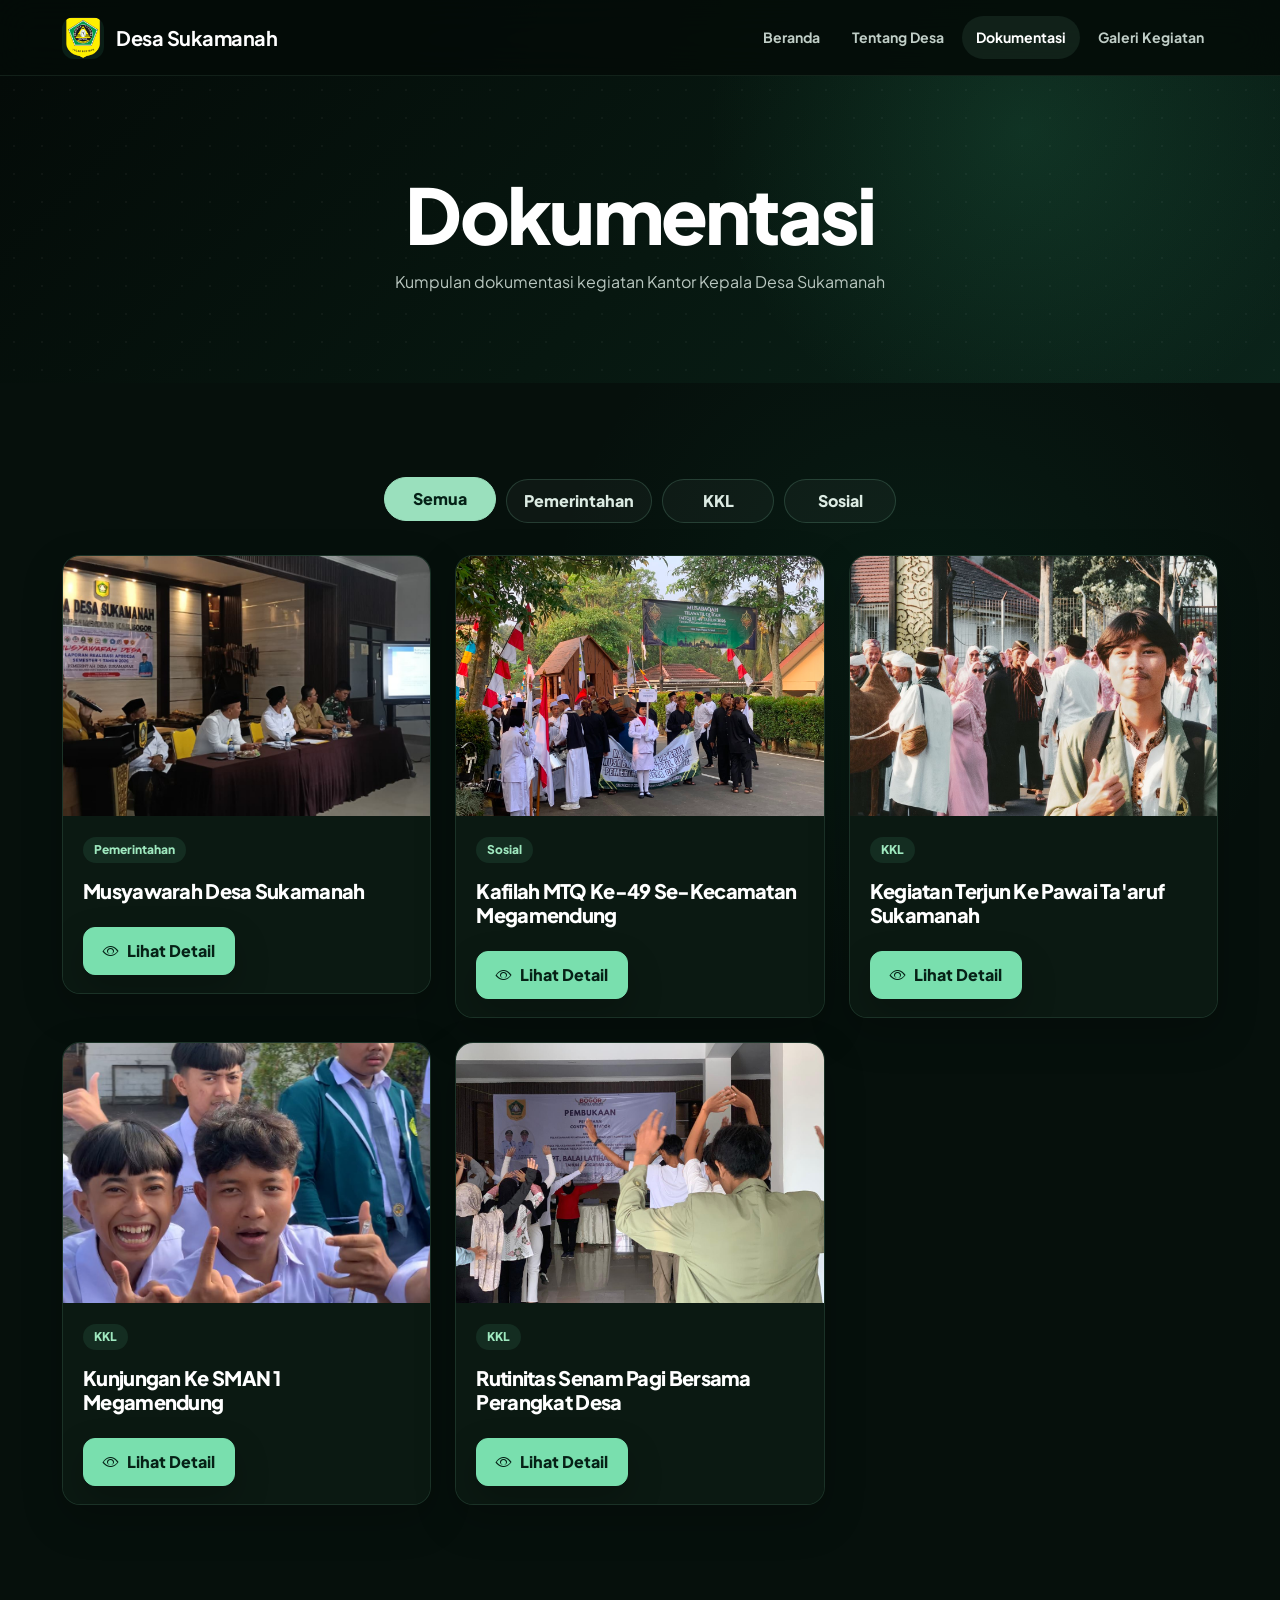
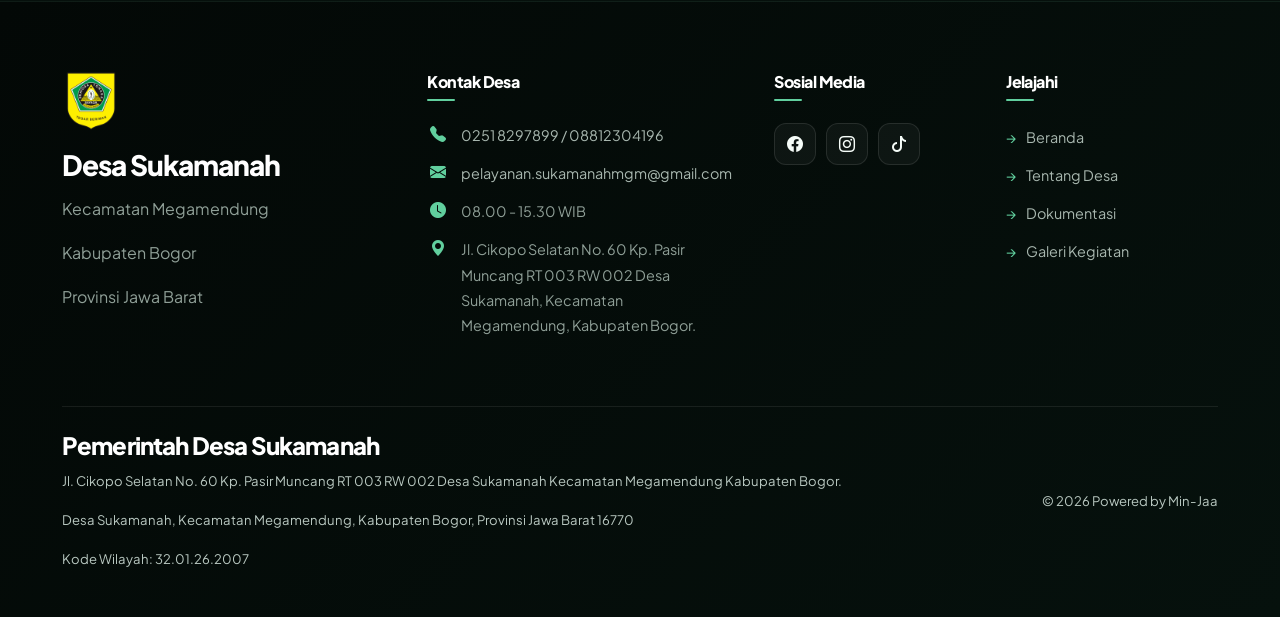
==== commit c73ee4d4: "Add files via upload" ====
--- a/dokumentasi.html
+++ b/dokumentasi.html
@@ -2,639 +2,900 @@
 <html lang="id">
 
 <head>
-
     <meta charset="UTF-8">
-
-    <meta
-        name="viewport"
-        content="width=device-width, initial-scale=1.0"
-    >
+    <meta name="viewport" content="width=device-width, initial-scale=1.0">
 
     <title>Dokumentasi - Kantor Kepala Desa Sukamanah</title>
 
+    <!-- =====================================================
+         BOOTSTRAP
+    ====================================================== -->
     <link
         href="https://cdn.jsdelivr.net/npm/bootstrap@5.3.3/dist/css/bootstrap.min.css"
         rel="stylesheet"
     >
 
+    <!-- =====================================================
+         BOOTSTRAP ICONS
+    ====================================================== -->
     <link
         rel="stylesheet"
         href="https://cdn.jsdelivr.net/npm/bootstrap-icons@1.11.3/font/bootstrap-icons.min.css"
     >
 
-    <link
-        rel="stylesheet"
-        href="css/style.css"
-    >
-
-
-<style>
-/* =========================================================
-   FILTER DOKUMENTASI - TAMPILAN LEBIH RAPI & RESPONSIF
-   ========================================================= */
-.filter-wrapper {
-    display: flex;
-    justify-content: center;
-    align-items: center;
-    width: 100%;
-    margin: 0 auto 34px;
-}
-
-.filter-buttons {
-    display: flex;
-    justify-content: center;
-    align-items: center;
-    flex-wrap: wrap;
-    gap: 12px;
-    padding: 10px;
-    margin: 0 auto;
-}
-
-.filter-btn {
-    min-width: 112px;
-    height: 52px;
-    padding: 0 22px !important;
-    border-radius: 10px !important;
-    border: 2px solid #00321F !important;
-    background: #ffffff !important;
-    color: #00321F !important;
-    font-size: 16px;
-    font-weight: 600;
-    line-height: 1;
-    display: inline-flex;
-    align-items: center;
-    justify-content: center;
-    white-space: nowrap;
-    transition: all 0.25s ease;
-    box-shadow: none;
-}
-
-.filter-btn:hover {
-    background: #00321F !important;
-    color: #ffffff !important;
-    transform: translateY(-2px);
-    box-shadow: 0 5px 14px rgba(0, 50, 31, 0.15);
-}
-
-.filter-btn.active {
-    background: #00321F !important;
-    color: #ffffff !important;
-    border-color: #00321F !important;
-    box-shadow: 0 5px 14px rgba(0, 50, 31, 0.18);
-}
-
-/* Jika filter masih menggunakan .text-center mb-4 dari Bootstrap,
-   hilangkan margin bawah bawaan agar jaraknya konsisten. */
-.gallery-filter {
-    margin-bottom: 34px !important;
-}
-
-/* Tablet */
-@media (max-width: 768px) {
-    .filter-buttons {
-        gap: 10px;
-        padding: 8px;
-    }
-
-    .filter-btn {
-        min-width: 105px;
-        height: 48px;
-        padding: 0 16px !important;
-        font-size: 15px;
-    }
-}
-
-/* HP */
-@media (max-width: 576px) {
-    .filter-wrapper {
-        margin-bottom: 26px;
-    }
-
-    .filter-buttons {
-        width: 100%;
-        gap: 8px;
-        padding: 0;
-    }
-
-    .filter-btn {
-        flex: 1 1 calc(50% - 8px);
-        min-width: 0;
-        height: 46px;
-        padding: 0 10px !important;
-        font-size: 14px;
-    }
-}
-</style>
+    <!-- =====================================================
+         CSS UTAMA
+    ====================================================== -->
+    <link rel="stylesheet" href="css/style.css">
+
+    <!-- =====================================================
+         CSS KOMPONEN
+    ====================================================== -->
+    <link rel="stylesheet" href="css/navbar.css">
+    <link rel="stylesheet" href="css/hero.css">
+    <link rel="stylesheet" href="css/sections.css">
+    <link rel="stylesheet" href="css/stats.css">
+    <link rel="stylesheet" href="css/buttons.css">
+    <link rel="stylesheet" href="css/cards.css">
+    <link rel="stylesheet" href="css/page-header.css">
+    <link rel="stylesheet" href="css/gallery.css">
+    <link rel="stylesheet" href="css/contact.css">
+    <link rel="stylesheet" href="css/footer.css">
+    <link rel="stylesheet" href="css/modal.css">
+    <link rel="stylesheet" href="css/animations.css">
+    <link rel="stylesheet" href="css/responsive.css">
 
 </head>
 
 <body>
 
-
-<!-- NAVBAR -->
-
-<nav class="navbar navbar-expand-lg navbar-dark sticky-top">
-
-    <div class="container">
-
-        <a
-            class="navbar-brand d-flex align-items-center fw-bold"
-            href="index.html"
-        >
-
-                 <img
-                src="images/desa.png"
-                alt="Logo Desa Sukamanah"
-                class="logo-navbar"
+    <!-- =====================================================
+         NAVBAR
+    ====================================================== -->
+    <nav class="navbar navbar-expand-lg navbar-dark sticky-top">
+
+        <div class="container">
+
+            <!-- Logo & Nama Desa -->
+            <a
+                class="navbar-brand d-flex align-items-center fw-bold"
+                href="index.html"
             >
-
-            <span>
-                Desa Sukamanah
-            </span>
-
-        </a>
-
-
-        <button
-            class="navbar-toggler"
-            type="button"
-            data-bs-toggle="collapse"
-            data-bs-target="#navbarNav"
-        >
-
-            <span class="navbar-toggler-icon"></span>
-
-        </button>
-
-
-        <div
-            class="collapse navbar-collapse"
-            id="navbarNav"
-        >
-
-            <ul class="navbar-nav ms-auto">
-
-                <li class="nav-item">
-                    <a
-                        class="nav-link"
-                        href="index.html"
-                    >
-                        Beranda
-                    </a>
-                </li>
-
-                <li class="nav-item">
-                    <a
-                        class="nav-link"
-                        href="tentang.html"
-                    >
-                        Tentang Desa
-                    </a>
-                </li>
-
-                <li class="nav-item">
-                    <a
-                        class="nav-link active"
-                        href="dokumentasi.html"
-                    >
-                        Dokumentasi
-                    </a>
-                </li>
-
-                <li class="nav-item">
-                    <a class="nav-link" href="galeri.html">
-                    Galeri Kegiatan
-                    </a>
-                </li>
-
-            </ul>
-
-        </div>
-
-    </div>
-
-</nav>
-
-
-<!-- PAGE HEADER -->
-
-<section class="page-header">
-
-    <div class="container text-center">
-
-
-        <h1>
-            Dokumentasi
-        </h1>
-
-        <p>
-            Kumpulan dokumentasi kegiatan Kantor Kepala Desa Sukamanah
-        </p>
-
-    </div>
-
-</section>
-
-
-<!-- FILTER -->
-
-<section class="py-5">
-
-    <div class="container">
-
-        <div class="gallery-filter filter-wrapper">
-            <div class="filter-buttons">
-
-            <button
-                class="btn btn-outline-main filter-btn active"
-                data-filter="all"
-            >
-                Semua
-            </button>
-
-            <button
-                class="btn btn-outline-main filter-btn"
-                data-filter="pemerintahan"
-            >
-                Pemerintahan
-            </button>
-
-            <button
-                class="btn btn-outline-main filter-btn"
-                data-filter="kkl"
-            >
-                KKL
-            </button>
-
-            <button
-                class="btn btn-outline-main filter-btn"
-                data-filter="sosial"
-            >
-                Sosial
-            </button>
-
-
-            </div>
-        </div>
-
-        <!-- GALERI -->
-
-        <div class="row g-4 gallery-container">
-
-
-            <div
-                class="col-md-6 col-lg-4 gallery-card"
-                data-category="pemerintahan"
-            >
-
-                <div class="gallery-item">
-
-                    <img
-                        src="images/kegiatan-musyawarah-1.jpeg"
-                        alt="Musyawarah Desa Sukamanah"
-                    >
-
-                    <div class="gallery-caption">
-
-                        <span class="badge badge-main">
-                            Pemerintahan
-                        </span>
-
-                        <h5>
-                            Musyawarah Desa Sukamanah
-                        </h5>
-
-                        <p>
-                            Dokumentasi kegiatan musyawarah desa.
-                        </p>
-
-                    </div>
-
-                </div>
-
-            </div>
-            
-            <div
-                class="col-md-6 col-lg-4 gallery-card"
-                data-category="sosial"
-            >
-
-                <div class="gallery-item">
-
-                    <img
-                        src="images/kegiatan-sosial-1.jpeg"
-                        alt="Kafilah MTQ Ke-49 Se-Kecamatan Megamendung"
-                    >
-
-                    <div class="gallery-caption">
-
-                        <span class="badge badge-main">
-                            Sosial
-                        </span>
-
-                        <h5>
-                            Kafilah MTQ Ke-49 Se-Kecamatan Megamendung
-                        </h5>
-
-                        <p>
-                            Kegiatan sosial bersama masyarakat desa.
-                        </p>
-
-                    </div>
-
-                </div>
-
-            </div>
-
-
-            <div
-                class="col-md-6 col-lg-4 gallery-card"
-                data-category="kkl"
-            >
-
-                <div class="gallery-item">
-
-                    <img
-                        src="images/kegiatan-kkl-1.jpg"
-                        alt="Kegiatan KKL"
-                    >
-
-                    <div class="gallery-caption">
-
-                        <span class="badge badge-main">
-                            KKL
-                        </span>
-
-                        <h5>
-                            Kegiatan Terjun Ke Pawai Ta'aruf Sukamanah
-                        </h5>
-
-                        <p>
-                            Dokumentasi kegiatan mahasiswa selama KKL.
-                        </p>
-
-                    </div>
-
-                </div>
-
-            </div>
-
-
-            <div
-                class="col-md-6 col-lg-4 gallery-card"
-                data-category="kkl"
-            >
-
-                <div class="gallery-item">
-
-                    <img
-                        src="images/kegiatan-kkl-2.jpg"
-                        alt="Kegiatan KKL"
-                    >
-
-                    <div class="gallery-caption">
-
-                        <span class="badge badge-main">
-                            KKL
-                        </span>
-
-                        <h5>
-                            Kunjungan Ke SMAN 1 Megamendung
-                        </h5>
-
-                        <p>
-                            Kegiatan mahasiswa bersama perangkat desa.
-                        </p>
-
-                    </div>
-
-                </div>
-
-            </div>
-
-
-            <div
-                class="col-md-6 col-lg-4 gallery-card"
-                data-category="kkl"
-            >
-
-                <div class="gallery-item">
-
-                    <img
-                        src="images/kegiatan-kkl-3.jpg"
-                        alt="Kegiatan KKL"
-                    >
-
-                    <div class="gallery-caption">
-
-                        <span class="badge badge-main">
-                            KKL
-                        </span>
-
-                        <h5>
-                            Rutinitas Senam Pagi Bersama Perangkat Desa 
-                        </h5>
-
-                        <p>
-                            Dokumentasi kegiatan mahasiswa di desa.
-                        </p>
-
-                    </div>
-
-                </div>
-
-            </div>
-
-
-        </div>
-
-    </div>
-
-</section>
-
-
-<!-- ==================== FOOTER ==================== -->
-<footer class="site-footer">
-
-    <div class="container">
-
-        <!-- FOOTER UTAMA -->
-        <div class="footer-main">
-
-            <!-- IDENTITAS DESA -->
-            <div class="footer-brand">
-
                 <img
                     src="images/desa.png"
                     alt="Logo Desa Sukamanah"
-                    class="footer-logo"
+                    class="logo-navbar"
                 >
 
-                <h3>Desa Sukamanah</h3>
-
-                <p>Kecamatan Megamendung</p>
-                <p>Kabupaten Bogor</p>
-                <p>Provinsi Jawa Barat</p>
-
-            </div>
-
-
-            <!-- KONTAK DESA -->
-            <div class="footer-column">
-
-                <h4>Kontak Desa</h4>
-
-                <div class="footer-info">
-
-                    <p>
-                        <i class="bi bi-telephone-fill"></i>
-                        <a href="tel:02518297899">
-                            0251 8297899 / 08812304196
-                        </a>
-                    </p>
-
-                    <p>
-                        <i class="bi bi-envelope-fill"></i>
-                        <a href="mailto:pelayanan.sukamanahmgm@gmail.com">
-                            pelayanan.sukamanahmgm@gmail.com
-                        </a>
-                    </p>
-
-                    <p>
-                        <i class="bi bi-clock-fill"></i>
-                        08.00 - 15.30 WIB
-                    </p>
-
-                    <p>
-                        <i class="bi bi-geo-alt-fill"></i>
-                        Jl. Cikopo Selatan No. 60 Kp. Pasir Muncang
-                        RT 003 RW 002 Desa Sukamanah,
-                        Kecamatan Megamendung,
-                        Kabupaten Bogor.
-                    </p>
-
-                </div>
-
-            </div>
-
-
-             <!-- SOSIAL MEDIA -->
-            <div class="footer-column">
-
-                <h4>Sosial Media</h4>
-
-                <div class="social-links">
-
-                    <a href="#" aria-label="Facebook">
-                        <i class="bi bi-facebook"></i>
-                    </a>
-
-                    <a href="https://www.instagram.com/sukamanah.mgm" aria-label="Instagram">
-                        <i class="bi bi-instagram"></i>
-                    </a>
-
-                    <a href="https://www.tiktok.com/@sukamanah.mgm" aria-label="Tiktok">
-                        <i class="bi bi-tiktok"></i>
-                    </a>
-
-                </div>
-
-            </div>
-
-
-            <!-- JELAJAHI -->
-            <div class="footer-column">
-
-                <h4>Jelajahi</h4>
-
-                <ul class="footer-menu">
-
-                    <li>
-                        <a href="index.html">
+                <span>Desa Sukamanah</span>
+            </a>
+
+            <!-- Mobile Toggle -->
+            <button
+                class="navbar-toggler"
+                type="button"
+                data-bs-toggle="collapse"
+                data-bs-target="#navbarNav"
+                aria-controls="navbarNav"
+                aria-expanded="false"
+                aria-label="Toggle navigation"
+            >
+                <span class="navbar-toggler-icon"></span>
+            </button>
+
+            <!-- Menu -->
+            <div
+                class="collapse navbar-collapse"
+                id="navbarNav"
+            >
+                <ul class="navbar-nav ms-auto">
+
+                    <li class="nav-item">
+                        <a
+                            class="nav-link"
+                            href="index.html"
+                        >
                             Beranda
                         </a>
                     </li>
 
-                    <li>
-                        <a href="tentang.html">
+                    <li class="nav-item">
+                        <a
+                            class="nav-link"
+                            href="tentang.html"
+                        >
                             Tentang Desa
                         </a>
                     </li>
 
-                    <li>
-                        <a href="dokumentasi.html">
+                    <li class="nav-item">
+                        <a
+                            class="nav-link active"
+                            href="dokumentasi.html"
+                            aria-current="page"
+                        >
                             Dokumentasi
                         </a>
                     </li>
 
-                    <li>
-                        <a href="galeri.html">
+                    <li class="nav-item">
+                        <a
+                            class="nav-link"
+                            href="galeri.html"
+                        >
                             Galeri Kegiatan
                         </a>
                     </li>
 
                 </ul>
-
             </div>
 
         </div>
-
-
-        <!-- GARIS PEMBATAS -->
-        <div class="footer-divider"></div>
-
-
-        <!-- FOOTER BAWAH -->
-        <div class="footer-bottom">
-
-            <div class="footer-government">
-
-                <h4>Pemerintah Desa Sukamanah</h4>
-
-                <p>
-                    Jl. Cikopo Selatan No. 60 Kp. Pasir Muncang
-                    RT 003 RW 002 Desa Sukamanah
-                    Kecamatan Megamendung Kabupaten Bogor.
-                </p>
-
-                <p>
-                    Desa Sukamanah, Kecamatan Megamendung,
-                    Kabupaten Bogor, Provinsi Jawa Barat 16770
-                </p>
-
-                <p>
-                    Kode Wilayah: 32.01.26.2007
-                </p>
+    </nav>
+
+
+    <!-- =====================================================
+         PAGE HEADER
+    ====================================================== -->
+    <section class="page-header">
+
+        <div class="container text-center">
+
+            <h1>Dokumentasi</h1>
+
+            <p>
+                Kumpulan dokumentasi kegiatan Kantor Kepala Desa Sukamanah
+            </p>
+
+        </div>
+
+    </section>
+
+
+    <!-- =====================================================
+         FILTER & GALERI
+    ====================================================== -->
+    <section class="py-5">
+
+        <div class="container">
+
+            <!-- =================================================
+                 FILTER
+            ================================================== -->
+            <div class="gallery-filter filter-wrapper">
+
+                <div class="filter-buttons">
+
+                    <button
+                        class="btn btn-outline-main filter-btn active"
+                        type="button"
+                        data-filter="all"
+                    >
+                        Semua
+                    </button>
+
+                    <button
+                        class="btn btn-outline-main filter-btn"
+                        type="button"
+                        data-filter="pemerintahan"
+                    >
+                        Pemerintahan
+                    </button>
+
+                    <button
+                        class="btn btn-outline-main filter-btn"
+                        type="button"
+                        data-filter="kkl"
+                    >
+                        KKL
+                    </button>
+
+                    <button
+                        class="btn btn-outline-main filter-btn"
+                        type="button"
+                        data-filter="sosial"
+                    >
+                        Sosial
+                    </button>
+
+                </div>
 
             </div>
 
 
-            <div class="footer-copyright">
-
-                <p>
-                    © 2026 Powered by Min-Jaa
-                </p>
+            <!-- =================================================
+                 GALERI
+            ================================================== -->
+            <div class="row g-4 gallery-container">
+
+
+                <!-- =================================================
+                     DOKUMENTASI 1
+                     MUSYAWARAH DESA
+                ================================================== -->
+                <div
+                    class="col-md-6 col-lg-4 gallery-card"
+                    data-category="pemerintahan"
+                >
+
+                    <div class="gallery-item">
+
+                        <img
+                            src="images/kegiatan-musyawarah-1.jpeg"
+                            alt="Musyawarah Desa Sukamanah"
+                        >
+
+                        <div class="gallery-caption">
+
+                            <span class="badge badge-main d-inline-block mb-3">
+                                Pemerintahan
+                            </span>
+
+                            <h5 class="mb-3">
+                                Musyawarah Desa Sukamanah
+                            </h5>
+
+                            <button
+                                type="button"
+                                class="btn btn-main detail-btn mt-2"
+
+                                data-bs-toggle="modal"
+                                data-bs-target="#detailModal"
+
+                                data-title="Musyawarah Desa Sukamanah"
+                                data-category="Pemerintahan"
+
+                                data-location="Balai Desa Sukamanah, Kecamatan Megamendung, Kabupaten Bogor"
+
+                                data-participants="Perangkat Desa, BPD, tokoh masyarakat, dan masyarakat Desa Sukamanah"
+
+                                data-organizer="Pemerintah Desa Sukamanah"
+
+                                data-description="Kegiatan musyawarah desa dalam rangka pembahasan dan penyampaian laporan realisasi APBDesa Semester 1 Tahun 2026 kepada masyarakat. Kegiatan ini menjadi sarana penyampaian informasi serta bentuk keterbukaan Pemerintah Desa Sukamanah kepada masyarakat."
+
+                                data-image="images/kegiatan-musyawarah-1.jpeg"
+                            >
+
+                                <i class="bi bi-eye"></i>
+                                Lihat Detail
+
+                            </button>
+
+                        </div>
+
+                    </div>
+
+                </div>
+
+
+                <!-- =================================================
+                     DOKUMENTASI 2
+                     MTQ
+                ================================================== -->
+                <div
+                    class="col-md-6 col-lg-4 gallery-card"
+                    data-category="sosial"
+                >
+
+                    <div class="gallery-item">
+
+                        <img
+                            src="images/kegiatan-sosial-1.jpeg"
+                            alt="Kafilah MTQ Ke-49 Se-Kecamatan Megamendung"
+                        >
+
+                        <div class="gallery-caption">
+
+                            <span class="badge badge-main d-inline-block mb-3">
+                                Sosial
+                            </span>
+
+                            <h5 class="mb-3">
+                                Kafilah MTQ Ke-49 Se-Kecamatan Megamendung
+                            </h5>
+
+                            <button
+                                type="button"
+                                class="btn btn-main detail-btn mt-2"
+
+                                data-bs-toggle="modal"
+                                data-bs-target="#detailModal"
+
+                                data-title="Kafilah MTQ Ke-49 Se-Kecamatan Megamendung"
+                                data-category="Sosial"
+
+                                data-location="Kecamatan Megamendung, Kabupaten Bogor"
+
+                                data-participants="Kafilah MTQ, panitia, perangkat desa, dan masyarakat"
+
+                                data-organizer="Panitia MTQ Kecamatan Megamendung"
+
+                                data-description="Dokumentasi kegiatan Kafilah MTQ Ke-49 tingkat Kecamatan Megamendung sebagai bagian dari kegiatan sosial dan kemasyarakatan. Kegiatan ini menjadi salah satu bentuk partisipasi masyarakat dalam kegiatan keagamaan dan kebersamaan di wilayah Kecamatan Megamendung."
+
+                                data-image="images/kegiatan-sosial-1.jpeg"
+                            >
+
+                                <i class="bi bi-eye"></i>
+                                Lihat Detail
+
+                            </button>
+
+                        </div>
+
+                    </div>
+
+                </div>
+
+
+                <!-- =================================================
+                     DOKUMENTASI 3
+                     PAWAI TA'ARUF
+                ================================================== -->
+                <div
+                    class="col-md-6 col-lg-4 gallery-card"
+                    data-category="kkl"
+                >
+
+                    <div class="gallery-item">
+
+                        <img
+                            src="images/kegiatan-kkl-1.jpg"
+                            alt="Kegiatan Terjun Ke Pawai Ta'aruf Sukamanah"
+                        >
+
+                        <div class="gallery-caption">
+
+                            <span class="badge badge-main d-inline-block mb-3">
+                                KKL
+                            </span>
+
+                            <h5 class="mb-3">
+                                Kegiatan Terjun Ke Pawai Ta'aruf Sukamanah
+                            </h5>
+
+                            <button
+                                type="button"
+                                class="btn btn-main detail-btn mt-2"
+
+                                data-bs-toggle="modal"
+                                data-bs-target="#detailModal"
+
+                                data-title="Kegiatan Terjun Ke Pawai Ta'aruf Sukamanah"
+                                data-category="KKL"
+
+                                data-location="Desa Sukamanah, Kecamatan Megamendung, Kabupaten Bogor"
+
+                                data-participants="Mahasiswa KKL, perangkat desa, dan masyarakat Desa Sukamanah"
+
+                                data-organizer="Pemerintah Desa Sukamanah bersama masyarakat"
+
+                                data-description="Dokumentasi keterlibatan mahasiswa dalam kegiatan Pawai Ta'aruf sebagai bagian dari pelaksanaan Kuliah Kerja Lapangan di Desa Sukamanah. Kegiatan ini menjadi kesempatan bagi mahasiswa untuk berinteraksi secara langsung dengan masyarakat dan mengikuti kegiatan kemasyarakatan yang dilaksanakan di lingkungan desa."
+
+                                data-image="images/kegiatan-kkl-1.jpg"
+                            >
+
+                                <i class="bi bi-eye"></i>
+                                Lihat Detail
+
+                            </button>
+
+                        </div>
+
+                    </div>
+
+                </div>
+
+
+                <!-- =================================================
+                     DOKUMENTASI 4
+                     KUNJUNGAN SMAN
+                ================================================== -->
+                <div
+                    class="col-md-6 col-lg-4 gallery-card"
+                    data-category="kkl"
+                >
+
+                    <div class="gallery-item">
+
+                        <img
+                            src="images/kegiatan-kkl-2.jpg"
+                            alt="Kunjungan Ke SMAN 1 Megamendung"
+                        >
+
+                        <div class="gallery-caption">
+
+                            <span class="badge badge-main d-inline-block mb-3">
+                                KKL
+                            </span>
+
+                            <h5 class="mb-3">
+                                Kunjungan Ke SMAN 1 Megamendung
+                            </h5>
+
+                            <button
+                                type="button"
+                                class="btn btn-main detail-btn mt-2"
+
+                                data-bs-toggle="modal"
+                                data-bs-target="#detailModal"
+
+                                data-title="Kunjungan Ke SMAN 1 Megamendung"
+                                data-category="KKL"
+
+                                data-location="SMAN 1 Megamendung, Kecamatan Megamendung, Kabupaten Bogor"
+
+                                data-participants="Mahasiswa KKL, guru, dan pihak SMAN 1 Megamendung"
+
+                                data-organizer="Mahasiswa KKL bersama pihak SMAN 1 Megamendung"
+
+                                data-description="Kegiatan kunjungan mahasiswa untuk berkoordinasi dan melaksanakan kegiatan bersama dalam lingkungan pendidikan di Kecamatan Megamendung. Kunjungan ini dilakukan sebagai bagian dari kegiatan KKL serta untuk membangun komunikasi dan hubungan yang baik dengan pihak sekolah."
+
+                                data-image="images/kegiatan-kkl-2.jpg"
+                            >
+
+                                <i class="bi bi-eye"></i>
+                                Lihat Detail
+
+                            </button>
+
+                        </div>
+
+                    </div>
+
+                </div>
+
+
+                <!-- =================================================
+                     DOKUMENTASI 5
+                     SENAM PAGI
+                ================================================== -->
+                <div
+                    class="col-md-6 col-lg-4 gallery-card"
+                    data-category="kkl"
+                >
+
+                    <div class="gallery-item">
+
+                        <img
+                            src="images/kegiatan-kkl-3.jpg"
+                            alt="Rutinitas Senam Pagi Bersama Perangkat Desa"
+                        >
+
+                        <div class="gallery-caption">
+
+                            <span class="badge badge-main d-inline-block mb-3">
+                                KKL
+                            </span>
+
+                            <h5 class="mb-3">
+                                Rutinitas Senam Pagi Bersama Perangkat Desa
+                            </h5>
+
+                            <button
+                                type="button"
+                                class="btn btn-main detail-btn mt-2"
+
+                                data-bs-toggle="modal"
+                                data-bs-target="#detailModal"
+
+                                data-title="Rutinitas Senam Pagi Bersama Perangkat Desa"
+                                data-category="KKL"
+
+                                data-location="Kantor Desa Sukamanah, Kecamatan Megamendung, Kabupaten Bogor"
+
+                                data-participants="Mahasiswa KKL dan perangkat Desa Sukamanah"
+
+                                data-organizer="Pemerintah Desa Sukamanah"
+
+                                data-description="Kegiatan senam pagi bersama perangkat desa sebagai bagian dari aktivitas kebersamaan dan dokumentasi mahasiswa selama pelaksanaan KKL. Kegiatan ini juga menjadi salah satu bentuk interaksi mahasiswa dengan perangkat desa dalam suasana yang lebih santai dan membangun kebersamaan."
+
+                                data-image="images/kegiatan-kkl-3.jpg"
+                            >
+
+                                <i class="bi bi-eye"></i>
+                                Lihat Detail
+
+                            </button>
+
+                        </div>
+
+                    </div>
+
+                </div>
+
 
             </div>
 
         </div>
 
+    </section>
+
+
+    <!-- =====================================================
+         FOOTER
+    ====================================================== -->
+    <footer class="site-footer">
+
+        <div class="container">
+
+            <!-- FOOTER UTAMA -->
+            <div class="footer-main">
+
+
+                <!-- IDENTITAS DESA -->
+                <div class="footer-brand">
+
+                    <img
+                        src="images/desa.png"
+                        alt="Logo Desa Sukamanah"
+                        class="footer-logo"
+                    >
+
+                    <h3>Desa Sukamanah</h3>
+
+                    <p>Kecamatan Megamendung</p>
+                    <p>Kabupaten Bogor</p>
+                    <p>Provinsi Jawa Barat</p>
+
+                </div>
+
+
+                <!-- KONTAK DESA -->
+                <div class="footer-column">
+
+                    <h4>Kontak Desa</h4>
+
+                    <div class="footer-info">
+
+                        <p>
+                            <i class="bi bi-telephone-fill"></i>
+
+                            <a href="tel:02518297899">
+                                0251 8297899 / 08812304196
+                            </a>
+                        </p>
+
+                        <p>
+                            <i class="bi bi-envelope-fill"></i>
+
+                            <a href="mailto:pelayanan.sukamanahmgm@gmail.com">
+                                pelayanan.sukamanahmgm@gmail.com
+                            </a>
+                        </p>
+
+                        <p>
+                            <i class="bi bi-clock-fill"></i>
+                            08.00 - 15.30 WIB
+                        </p>
+
+                        <p>
+                            <i class="bi bi-geo-alt-fill"></i>
+
+                            Jl. Cikopo Selatan No. 60 Kp. Pasir Muncang
+                            RT 003 RW 002 Desa Sukamanah,
+                            Kecamatan Megamendung,
+                            Kabupaten Bogor.
+                        </p>
+
+                    </div>
+
+                </div>
+
+
+                <!-- SOSIAL MEDIA -->
+                <div class="footer-column">
+
+                    <h4>Sosial Media</h4>
+
+                    <div class="social-links">
+
+                        <a
+                            href="#"
+                            aria-label="Facebook"
+                        >
+                            <i class="bi bi-facebook"></i>
+                        </a>
+
+                        <a
+                            href="https://www.instagram.com/sukamanah.mgm"
+                            aria-label="Instagram"
+                            target="_blank"
+                            rel="noopener noreferrer"
+                        >
+                            <i class="bi bi-instagram"></i>
+                        </a>
+
+                        <a
+                            href="https://www.tiktok.com/@sukamanah.mgm"
+                            aria-label="TikTok"
+                            target="_blank"
+                            rel="noopener noreferrer"
+                        >
+                            <i class="bi bi-tiktok"></i>
+                        </a>
+
+                    </div>
+
+                </div>
+
+
+                <!-- JELAJAHI -->
+                <div class="footer-column">
+
+                    <h4>Jelajahi</h4>
+
+                    <ul class="footer-menu">
+
+                        <li>
+                            <a href="index.html">
+                                Beranda
+                            </a>
+                        </li>
+
+                        <li>
+                            <a href="tentang.html">
+                                Tentang Desa
+                            </a>
+                        </li>
+
+                        <li>
+                            <a href="dokumentasi.html">
+                                Dokumentasi
+                            </a>
+                        </li>
+
+                        <li>
+                            <a href="galeri.html">
+                                Galeri Kegiatan
+                            </a>
+                        </li>
+
+                    </ul>
+
+                </div>
+
+            </div>
+
+
+            <!-- GARIS PEMBATAS -->
+            <div class="footer-divider"></div>
+
+
+            <!-- FOOTER BAWAH -->
+            <div class="footer-bottom">
+
+
+                <!-- INFORMASI PEMERINTAHAN -->
+                <div class="footer-government">
+
+                    <h4>
+                        Pemerintah Desa Sukamanah
+                    </h4>
+
+                    <p>
+                        Jl. Cikopo Selatan No. 60 Kp. Pasir Muncang
+                        RT 003 RW 002 Desa Sukamanah
+                        Kecamatan Megamendung Kabupaten Bogor.
+                    </p>
+
+                    <p>
+                        Desa Sukamanah, Kecamatan Megamendung,
+                        Kabupaten Bogor, Provinsi Jawa Barat 16770
+                    </p>
+
+                    <p>
+                        Kode Wilayah: 32.01.26.2007
+                    </p>
+
+                </div>
+
+
+                <!-- COPYRIGHT -->
+                <div class="footer-copyright">
+
+                    <p>
+                        © 2026 Powered by Min-Jaa
+                    </p>
+
+                </div>
+
+            </div>
+
+        </div>
+
+    </footer>
+
+
+    <!-- =====================================================
+         DETAIL MODAL
+    ====================================================== -->
+    <div
+        class="modal fade"
+        id="detailModal"
+        tabindex="-1"
+        aria-labelledby="detailModalLabel"
+        aria-hidden="true"
+    >
+
+        <div class="modal-dialog modal-lg modal-dialog-centered">
+
+            <div class="modal-content">
+
+
+                <!-- MODAL HEADER -->
+                <div class="modal-header">
+
+                    <div>
+
+                        <span
+                            class="badge badge-main mb-2"
+                            id="detailModalCategory"
+                        >
+                            Dokumentasi
+                        </span>
+
+                        <h5
+                            class="modal-title"
+                            id="detailModalLabel"
+                        >
+                            Detail Kegiatan
+                        </h5>
+
+                    </div>
+
+                    <button
+                        type="button"
+                        class="btn-close"
+                        data-bs-dismiss="modal"
+                        aria-label="Tutup"
+                    ></button>
+
+                </div>
+
+
+                <!-- MODAL BODY -->
+                <div class="modal-body">
+
+                    <!-- GAMBAR -->
+                    <img
+                        id="detailModalImage"
+                        src=""
+                        alt="Detail dokumentasi"
+                        class="img-fluid rounded"
+                    >
+
+
+                    <!-- INFORMASI DETAIL -->
+                    <div class="detail-info mt-4">
+
+
+                        <!-- LOKASI -->
+                        <div class="detail-row">
+
+                            <div class="detail-icon">
+                                <i class="bi bi-geo-alt-fill"></i>
+                            </div>
+
+                            <div class="detail-content">
+
+                                <span class="detail-label">
+                                    Lokasi
+                                </span>
+
+                                <p id="detailModalLocation">
+                                    -
+                                </p>
+
+                            </div>
+
+                        </div>
+
+
+                        <!-- PESERTA -->
+                        <div class="detail-row">
+
+                            <div class="detail-icon">
+                                <i class="bi bi-people-fill"></i>
+                            </div>
+
+                            <div class="detail-content">
+
+                                <span class="detail-label">
+                                    Peserta
+                                </span>
+
+                                <p id="detailModalParticipants">
+                                    -
+                                </p>
+
+                            </div>
+
+                        </div>
+
+
+                        <!-- PENYELENGGARA -->
+                        <div class="detail-row">
+
+                            <div class="detail-icon">
+                                <i class="bi bi-building-fill"></i>
+                            </div>
+
+                            <div class="detail-content">
+
+                                <span class="detail-label">
+                                    Penyelenggara
+                                </span>
+
+                                <p id="detailModalOrganizer">
+                                    -
+                                </p>
+
+                            </div>
+
+                        </div>
+
+
+                        <!-- DESKRIPSI -->
+                        <div class="detail-row">
+
+                            <div class="detail-icon">
+                                <i class="bi bi-info-circle-fill"></i>
+                            </div>
+
+                            <div class="detail-content">
+
+                                <span class="detail-label">
+                                    Deskripsi Kegiatan
+                                </span>
+
+                                <p id="detailModalDescription">
+                                    -
+                                </p>
+
+                            </div>
+
+                        </div>
+
+                    </div>
+
+                </div>
+
+            </div>
+
+        </div>
+
     </div>
 
-</footer>
-
-<!-- BACK TO TOP -->
-
-<button id="backToTop" aria-label="Kembali ke atas">
-
-<i class="bi bi-arrow-up"></i>
-
-</button>
-
-<script src="https://cdn.jsdelivr.net/npm/bootstrap@5.3.3/dist/js/bootstrap.bundle.min.js"></script>
-
-<script src="js/script.js"></script>
+
+    <!-- =====================================================
+         BACK TO TOP
+    ====================================================== -->
+    <button
+        id="backToTop"
+        aria-label="Kembali ke atas"
+    >
+        <i class="bi bi-arrow-up"></i>
+    </button>
+
+
+    <!-- =====================================================
+         JAVASCRIPT
+    ====================================================== -->
+
+    <!-- Bootstrap JS -->
+    <script
+        src="https://cdn.jsdelivr.net/npm/bootstrap@5.3.3/dist/js/bootstrap.bundle.min.js"
+    ></script>
+
+    <!-- Custom JS -->
+    <script src="js/navbar.js"></script>
+    <script src="js/reveal.js"></script>
+    <script src="js/filter.js"></script>
+    <script src="js/back-to-top.js"></script>
+    <script src="js/contact.js"></script>
+    <script src="js/detail-modal.js"></script>
+    <script src="js/main.js"></script>
 
 </body>
 
-</html>
+</html>
--- a/css/style.css
+++ b/css/style.css
@@ -1,868 +1,117 @@
-/* =====================================================
-   ROOT / VARIABLE
-===================================================== */
+@import url('https://fonts.googleapis.com/css2?family=Plus+Jakarta+Sans:wght@400;500;600;700;800&display=swap');
 
+/* =========================================================
+   01. DESIGN TOKENS
+========================================================= */
 :root {
-    --primary-color: #00321F;
-    --primary-light: #0B5D3B;
-    --batik-green: #174A35;
-    --batik-gold: #DEFFEA;
-    --batik-cream: #F4EBDD;
-    --batik-light: #FAF7F0;
-    --white-color: #FFFFFF;
-    --dark-color: #26352E;
-    --border-color: #D0D0D0;
+    --green-950: #002218;
+    --green-900: #00321F;
+    --green-800: #00452E;
+    --green-700: #086445;
+    --green-600: #0B6B4A;
+    --green-500: #1D9B68;
+    --green-400: #43C68B;
+    --green-300: #75D8AA;
+
+    --ink: #17211C;
+    --ink-soft: #435149;
+    --muted: #69766F;
+
+    --white: #FFFFFF;
+    --off-white: #F6FAF7;
+    --mint: #E5F5EC;
+    --mint-soft: #F0F8F4;
+
+    --border: rgba(0, 50, 31, .10);
+    --border-strong: rgba(0, 50, 31, .16);
+
+    --shadow-sm: 0 8px 24px rgba(0, 50, 31, .06);
+    --shadow-md: 0 16px 40px rgba(0, 50, 31, .09);
+    --shadow-lg: 0 28px 70px rgba(0, 50, 31, .12);
+
+    --radius-sm: 12px;
+    --radius-md: 18px;
+    --radius-lg: 24px;
+    --radius-xl: 32px;
+
+    --container: 1180px;
+    --nav-height: 76px;
 }
 
+/* =========================================================
+   02. RESET / GLOBAL
+========================================================= */
+* { box-sizing: border-box; }
+html { scroll-behavior: smooth; overflow-x: hidden; }
+body {
+    margin: 0;
+    color: var(--ink);
+    background: var(--off-white);
+    font-family: 'Plus Jakarta Sans', system-ui, -apple-system, BlinkMacSystemFont, 'Segoe UI', sans-serif;
+    line-height: 1.75;
+    -webkit-font-smoothing: antialiased;
+    overflow-x: hidden;
+}
+::selection { background: var(--green-800); color: var(--white); }
+img { max-width: 100%; height: auto; }
+a { text-decoration: none; }
+p { margin-top: 0; }
+h1,h2,h3,h4,h5,h6 { color: var(--green-900); font-weight: 800; letter-spacing: -.035em; }
+.container { max-width: var(--container); }
 
-/* =====================================================
-   GLOBAL
-===================================================== */
+/* =========================================================
+   03. SHARED LABELS / UTILITIES
+========================================================= */
+.section-label,
+.hero-label {
+    display: inline-flex;
+    align-items: center;
+    gap: 10px;
+    color: var(--green-600);
+    font-size: .72rem;
+    font-weight: 800;
+    letter-spacing: .18em;
+    text-transform: uppercase;
+}
+.section-label::before,
+.hero-label::before {
+    content: "";
+    width: 28px;
+    height: 2px;
+    background: currentColor;
+    border-radius: 99px;
+}
+.text-green { color: var(--green-600) !important; }
+.bg-soft { background: var(--mint-soft); }
 
-* {
-    box-sizing: border-box;
+/* Keep every section visually connected */
+main,
+section,
+section.py-5,
+.section-light,
+.gallery-section,
+.about-section,
+.contact-section {
+    background: transparent !important;
 }
 
-html {
-    scroll-behavior: smooth;
+section.py-5 {
+    padding-top: 96px !important;
+    padding-bottom: 96px !important;
 }
 
-body {
-    margin: 0;
-    padding: 0;
-    font-family: "Segoe UI", Arial, sans-serif;
-    color: var(--dark-color);
-    background-color: var(--batik-light);
-    line-height: 1.7;
+/* =========================================================
+   04. ACCESSIBILITY / FOCUS
+========================================================= */
+:focus-visible {
+    outline: 3px solid rgba(67,198,139,.45);
+    outline-offset: 3px;
 }
 
-a {
-    text-decoration: none;
-}
-
-img {
-    max-width: 100%;
-    height: auto;
-}
-
-
-/* =====================================================
-   NAVBAR
-===================================================== */
-
-.navbar {
-    background-color: var(--primary-color);
-    border-bottom: 3px solid var(--batik-gold);
-    padding: 10px 0;
-    transition: all 0.3s ease;
-}
-
-.navbar-scrolled {
-    box-shadow: 0 5px 20px rgba(0, 50, 31, 0.25);
-}
-
-.navbar-brand {
-    color: var(--white-color) !important;
-    font-weight: 700;
-}
-
-.navbar-brand:hover {
-    color: var(--batik-gold) !important;
-}
-
-.navbar .nav-link {
-    color: rgba(255, 255, 255, 0.85);
-    margin-left: 6px;
-    padding: 8px 14px !important;
-    border-radius: 6px;
-    transition: all 0.3s ease;
-}
-
-.navbar .nav-link:hover {
-    color: var(--white-color);
-    background-color: var(--primary-light);
-}
-
-.navbar .nav-link.active {
-    color: var(--white-color);
-    background-color: var(--primary-light);
-}
-
-
-/* =====================================================
-   LOGO
-===================================================== */
-
-.logo-navbar {
-    width: 45px;
-    height: 45px;
-    object-fit: contain;
-    margin-right: 10px;
-}
-
-.page-header-logo {
-    width: 90px;
-    height: 90px;
-    object-fit: contain;
-    margin-bottom: 20px;
-}
-
-.footer-logo {
-    width: 75px;
-    height: 75px;
-    object-fit: contain;
-    margin-bottom: 20px;
-}
-
-
-/* =====================================================
-   HERO
-===================================================== */
-
-.hero {
-    min-height: 520px;
-    display: flex;
-    align-items: center;
-    padding: 90px 0;
-    color: var(--white-color);
-    background-color: var(--primary-color);
-}
-
-.hero h1 {
-    margin-bottom: 20px;
-    font-weight: 700;
-    line-height: 1.3;
-}
-
-.hero p {
-    max-width: 700px;
-}
-
-.hero-label,
-.section-label {
-    display: inline-block;
-    font-size: 13px;
-    font-weight: 700;
-    letter-spacing: 2px;
-    color: var(--primary-color);
-}
-
-.hero-label {
-    color: var(--batik-gold);
-}
-
-
-/* =====================================================
-   PAGE HEADER
-===================================================== */
-
-.page-header {
-    position: relative;
-    overflow: hidden;
-    padding: 70px 0;
-    color: var(--white-color);
-    text-align: center;
-    background-color: var(--primary-color);
-}
-
-.page-header h1,
-.page-header p {
-    position: relative;
-    z-index: 2;
-}
-
-.page-header h1 {
-    font-weight: 700;
-}
-
-.page-header p {
-    margin-bottom: 0;
-}
-
-.page-header::before,
-.page-header::after {
-    content: "";
-    position: absolute;
-    width: 150px;
-    height: 150px;
-    border: 3px solid rgba(222, 255, 234, 0.2);
-    transform: rotate(45deg);
-}
-
-.page-header::before {
-    left: -75px;
-    top: -75px;
-}
-
-.page-header::after {
-    right: -75px;
-    bottom: -75px;
-}
-
-
-/* =====================================================
-   BUTTON
-===================================================== */
-
-.btn-main {
-    color: var(--white-color);
-    background-color: var(--primary-color);
-    border: 2px solid var(--primary-color);
-    border-radius: 7px;
-    padding: 10px 20px;
-    transition: all 0.3s ease;
-}
-
-.btn-main:hover {
-    color: var(--white-color);
-    background-color: var(--primary-light);
-    border-color: var(--primary-light);
-    transform: translateY(-2px);
-}
-
-.btn-outline-main {
-    color: var(--primary-color);
-    background-color: transparent;
-    border: 2px solid var(--primary-color);
-    border-radius: 7px;
-    transition: all 0.3s ease;
-}
-
-.btn-outline-main:hover {
-    color: var(--white-color);
-    background-color: var(--primary-color);
-}
-
-
-/* =====================================================
-   STAT CARD
-===================================================== */
-
-.stat-card {
-    position: relative;
-    padding: 35px 25px;
-    background-color: var(--white-color);
-    border-top: 5px solid var(--primary-color);
-    border-radius: 12px;
-    box-shadow: 0 6px 20px rgba(0, 50, 31, 0.1);
-    overflow: hidden;
-    transition: all 0.3s ease;
-}
-
-.stat-card:hover {
-    transform: translateY(-6px);
-    box-shadow: 0 12px 25px rgba(0, 50, 31, 0.18);
-}
-
-.stat-card i {
-    color: var(--primary-color);
-    font-size: 42px;
-}
-
-.stat-card h2,
-.stat-card h3 {
-    margin-top: 15px;
-    color: var(--primary-color);
-    font-weight: 700;
-}
-
-.stat-card p {
-    margin-bottom: 0;
-}
-
-
-/* =====================================================
-   SECTION
-===================================================== */
-
-.section-light {
-    background-color: var(--batik-cream);
-}
-
-
-/* =====================================================
-   CARD
-===================================================== */
-
-.card {
-    background-color: var(--white-color);
-    border: none;
-    border-radius: 12px;
-    overflow: hidden;
-    transition: all 0.3s ease;
-}
-
-.card:hover {
-    transform: translateY(-5px);
-    box-shadow: 0 10px 25px rgba(0, 50, 31, 0.15) !important;
-}
-
-.card-img-top {
-    width: 100%;
-    height: 230px;
-    object-fit: cover;
-}
-
-.card-title {
-    color: var(--primary-color);
-    font-weight: 600;
-}
-
-.card-body {
-    padding: 25px;
-}
-
-
-/* =====================================================
-   BADGE
-===================================================== */
-
-.badge-main {
-    display: inline-block;
-    padding: 7px 12px;
-    color: var(--white-color);
-    background-color: var(--primary-color);
-    border-radius: 5px;
-}
-
-
-/* =====================================================
-   ICON
-===================================================== */
-
-.icon-main {
-    color: var(--primary-color);
-    transition: all 0.3s ease;
-}
-
-.icon-main:hover {
-    color: var(--primary-light);
-}
-
-
-/* =====================================================
-   GALERI
-===================================================== */
-
-.gallery-item {
-    overflow: hidden;
-    border-radius: 12px;
-    background-color: var(--white-color);
-    box-shadow: 0 5px 15px rgba(0, 50, 31, 0.1);
-    transition: all 0.3s ease;
-}
-
-.gallery-item:hover {
-    transform: translateY(-5px);
-}
-
-.gallery-item img {
-    width: 100%;
-    height: 250px;
-    object-fit: cover;
-    transition: transform 0.4s ease;
-}
-
-.gallery-item:hover img {
-    transform: scale(1.05);
-}
-
-.gallery-caption {
-    padding: 20px;
-}
-
-.gallery-caption h5 {
-    margin-top: 12px;
-    color: var(--primary-color);
-}
-
-.gallery-caption p {
-    margin-bottom: 0;
-    color: #666;
-}
-
-
-/* =====================================================
-   FILTER
-===================================================== */
-
-.filter-btn {
-    margin: 5px;
-}
-
-.filter-btn.active {
-    color: var(--white-color);
-    background-color: var(--primary-color);
-    border-color: var(--primary-color);
-}
-
-
-/* =====================================================
-   FORM
-===================================================== */
-
-.form-control {
-    padding: 11px 13px;
-    border: 1px solid var(--border-color);
-    border-radius: 7px;
-}
-
-.form-control:focus {
-    border-color: var(--primary-color);
-    box-shadow: 0 0 0 0.2rem rgba(0, 50, 31, 0.15);
-}
-
-
-/* =====================================================
-   CONTACT
-===================================================== */
-
-.contact-item {
-    display: flex;
-    gap: 15px;
-    margin-bottom: 25px;
-}
-
-.contact-item i {
-    color: var(--primary-color);
-    font-size: 25px;
-}
-
-.contact-item h6 {
-    margin-bottom: 3px;
-    color: var(--primary-color);
-}
-
-.contact-item p {
-    margin-bottom: 0;
-}
-
-
-/* =====================================================
-   FOOTER
-===================================================== */
-
-.site-footer {
-    background-color: var(--primary-color);
-    color: var(--white-color);
-    padding-top: 60px;
-    margin-top: 0;
-}
-
-
-/* =====================================================
-   FOOTER MAIN
-===================================================== */
-
-.footer-main {
-    display: grid;
-    grid-template-columns: 1.3fr 1.5fr 0.8fr 0.8fr;
-    gap: 50px;
-    padding-bottom: 45px;
-}
-
-
-/* =====================================================
-   FOOTER BRAND
-===================================================== */
-
-.footer-brand {
-    padding-right: 30px;
-}
-
-.footer-brand h3 {
-    font-size: 24px;
-    font-weight: 700;
-    margin-bottom: 15px;
-    color: var(--white-color);
-}
-
-.footer-brand p {
-    margin: 3px 0;
-    font-size: 15px;
-    color: rgba(255, 255, 255, 0.8);
-}
-
-
-/* =====================================================
-   FOOTER COLUMN
-===================================================== */
-
-.footer-column h4 {
-    position: relative;
-    font-size: 18px;
-    font-weight: 700;
-    margin-bottom: 25px;
-    padding-bottom: 12px;
-    color: var(--white-color);
-}
-
-.footer-column h4::after {
-    content: "";
-    position: absolute;
-    left: 0;
-    bottom: 0;
-    width: 40px;
-    height: 3px;
-    background-color: var(--white-color);
-    border-radius: 5px;
-}
-
-
-/* =====================================================
-   FOOTER CONTACT
-===================================================== */
-
-.footer-info p {
-    display: flex;
-    align-items: flex-start;
-    gap: 12px;
-    margin-bottom: 16px;
-    font-size: 14px;
-    line-height: 1.7;
-    color: rgba(255, 255, 255, 0.8);
-}
-
-.footer-info i {
-    min-width: 20px;
-    margin-top: 3px;
-    font-size: 17px;
-    color: var(--white-color);
-}
-
-.footer-info a {
-    color: rgba(255, 255, 255, 0.8);
-    text-decoration: none;
-    transition: color 0.3s ease;
-}
-
-.footer-info a:hover {
-    color: var(--white-color);
-}
-
-
-/* =====================================================
-   SOCIAL MEDIA
-===================================================== */
-
-.social-links {
-    display: flex;
-    gap: 12px;
-}
-
-.social-links a {
-    width: 42px;
-    height: 42px;
-    display: flex;
-    align-items: center;
-    justify-content: center;
-    color: var(--primary-color);
-    background-color: var(--white-color);
-    border-radius: 50%;
-    text-decoration: none;
-    transition: all 0.3s ease;
-}
-
-.social-links a:hover {
-    transform: translateY(-5px);
-    background-color: rgba(255, 255, 255, 0.85);
-}
-
-
-/* =====================================================
-   FOOTER NAVIGATION
-===================================================== */
-
-.footer-menu {
-    list-style: none;
-    padding: 0;
-    margin: 0;
-}
-
-.footer-menu li {
-    margin-bottom: 12px;
-}
-
-.footer-menu a {
-    color: rgba(255, 255, 255, 0.8);
-    font-size: 15px;
-    text-decoration: none;
-    transition: all 0.3s ease;
-}
-
-.footer-menu a::before {
-    content: "›";
-    margin-right: 8px;
-    font-size: 18px;
-}
-
-.footer-menu a:hover {
-    color: var(--white-color);
-    padding-left: 5px;
-}
-
-
-/* =====================================================
-   FOOTER DIVIDER
-===================================================== */
-
-.footer-divider {
-    width: 100%;
-    height: 1px;
-    margin: 0;
-    background-color: rgba(255, 255, 255, 0.2);
-}
-
-
-/* =====================================================
-   FOOTER BOTTOM
-===================================================== */
-
-.footer-bottom {
-    display: flex;
-    justify-content: space-between;
-    gap: 40px;
-    padding: 30px 0;
-}
-
-.footer-government {
-    max-width: 650px;
-}
-
-.footer-government h4 {
-    font-size: 18px;
-    font-weight: 700;
-    margin-bottom: 15px;
-    color: var(--white-color);
-}
-
-.footer-government p {
-    font-size: 13px;
-    line-height: 1.7;
-    color: rgba(255, 255, 255, 0.7);
-    margin-bottom: 7px;
-}
-
-.footer-copyright {
-    text-align: right;
-}
-
-.footer-copyright p {
-    font-size: 13px;
-    color: rgba(255, 255, 255, 0.7);
-    margin-bottom: 5px;
-}
-
-
-/* =====================================================
-   ANIMATION
-===================================================== */
-
-.animate-on-scroll {
-    opacity: 0;
-    transform: translateY(25px);
-    transition:
-        opacity 0.6s ease,
-        transform 0.6s ease;
-}
-
-.animate-on-scroll.show-animation {
-    opacity: 1;
-    transform: translateY(0);
-}
-
-
-/* =====================================================
-   BACK TO TOP
-===================================================== */
-
-#backToTop {
-    position: fixed;
-    right: 25px;
-    bottom: 25px;
-    width: 45px;
-    height: 45px;
-
-    display: flex;
-    align-items: center;
-    justify-content: center;
-
-    border: none;
-    border-radius: 50%;
-
-    color: var(--white-color);
-    background-color: var(--primary-color);
-
-    opacity: 0;
-    visibility: hidden;
-    cursor: pointer;
-
-    transition: all 0.3s ease;
-    z-index: 999;
-}
-
-#backToTop.show {
-    opacity: 1;
-    visibility: visible;
-}
-
-#backToTop:hover {
-    background-color: var(--primary-light);
-    transform: translateY(-3px);
-}
-
-
-/* =====================================================
-   RESPONSIVE TABLET
-===================================================== */
-
-@media (max-width: 991px) {
-
-    .footer-main {
-        grid-template-columns: 1fr 1fr;
-        gap: 40px;
-    }
-
-    .footer-brand {
-        padding-right: 0;
-    }
-
-    .footer-bottom {
-        flex-direction: column;
-    }
-
-    .footer-copyright {
-        text-align: left;
-    }
-
-}
-
-
-/* =====================================================
-   RESPONSIVE TABLET / MOBILE
-===================================================== */
-
-@media (max-width: 768px) {
-
-    .hero {
-        min-height: 450px;
-        padding: 70px 0;
-    }
-
-    .hero h1 {
-        font-size: 2.2rem;
-    }
-
-    .page-header {
-        padding: 55px 0;
-    }
-
-    .navbar .nav-link {
-        margin-left: 0;
-    }
-
-    .card-img-top {
-        height: 210px;
-    }
-
-}
-
-
-/* =====================================================
-   RESPONSIVE MOBILE
-===================================================== */
-
-@media (max-width: 576px) {
-
-    .logo-navbar {
-        width: 38px;
-        height: 38px;
-    }
-
-    .navbar-brand span {
-        font-size: 15px;
-    }
-
-    .hero {
-        min-height: 420px;
-        padding: 60px 15px;
-    }
-
-    .hero h1 {
-        font-size: 28px;
-    }
-
-    .hero p {
-        font-size: 16px;
-    }
-
-    .page-header {
-        padding: 45px 15px;
-    }
-
-    .page-header-logo {
-        width: 70px;
-        height: 70px;
-    }
-
-    .page-header h1 {
-        font-size: 27px;
-    }
-
-    .stat-card {
-        padding: 25px 15px;
-    }
-
-    .card-body {
-        padding: 20px;
-    }
-
-    .card-img-top {
-        height: 200px;
-    }
-
-    .gallery-item img {
-        height: 220px;
-    }
-
-
-    /* FOOTER MOBILE */
-
-    .site-footer {
-        padding-top: 45px;
-    }
-
-    .footer-main {
-        grid-template-columns: 1fr;
-        gap: 35px;
-    }
-
-    .footer-brand h3 {
-        font-size: 21px;
-    }
-
-    .footer-column h4 {
-        margin-bottom: 20px;
-    }
-
-    .footer-bottom {
-        padding: 25px 0;
-    }
-
-    .footer-government p,
-    .footer-copyright p {
-        font-size: 12px;
-    }
-
-
-    /* BACK TO TOP MOBILE */
-
-    #backToTop {
-        right: 15px;
-        bottom: 15px;
-        width: 40px;
-        height: 40px;
-    }
-
-}
-
+/* =========================================================
+   05. SCROLLBAR
+========================================================= */
+::-webkit-scrollbar { width: 9px; }
+::-webkit-scrollbar-track { background: #EDF6F1; }
+::-webkit-scrollbar-thumb { background: #8BC5A7; border-radius: 50px; }
+::-webkit-scrollbar-thumb:hover { background: var(--green-500); }
--- a/css/navbar.css
+++ b/css/navbar.css
@@ -0,0 +1,64 @@
+/* =========================================================
+   NAVBAR
+========================================================= */
+.navbar {
+    min-height: var(--nav-height);
+    background: rgba(255,255,255,.90);
+    backdrop-filter: blur(18px);
+    -webkit-backdrop-filter: blur(18px);
+    border-bottom: 1px solid rgba(0,50,31,.07);
+    transition: .3s ease;
+    z-index: 1030;
+}
+
+.navbar-scrolled {
+    background: rgba(255,255,255,.97);
+    box-shadow: 0 12px 35px rgba(0,50,31,.08);
+}
+
+.navbar-brand {
+    color: var(--green-900) !important;
+    font-weight: 800;
+    letter-spacing: -.025em;
+}
+
+.navbar-brand:hover { color: var(--green-500) !important; }
+
+.logo-navbar {
+    width: 42px;
+    height: 42px;
+    object-fit: contain;
+    margin-right: 12px;
+    border-radius: 12px;
+    background: var(--mint-soft);
+}
+
+.navbar .nav-link {
+    color: #52625A;
+    margin-left: 4px;
+    padding: 9px 14px !important;
+    border-radius: 999px;
+    font-size: .88rem;
+    font-weight: 700;
+}
+
+.navbar .nav-link:hover {
+    color: var(--green-900);
+    background: var(--mint-soft);
+}
+
+.navbar .nav-link.active {
+    color: var(--green-900);
+    background: var(--mint);
+}
+
+.navbar-toggler {
+    border: 1px solid rgb(255, 255, 255);
+    border-radius: 12px;
+    padding: 7px 9px;
+    box-shadow: none !important;
+}
+
+.navbar-toggler:focus {
+    box-shadow: 0 0 0 3px rgba(67,198,139,.18) !important;
+}
--- a/css/hero.css
+++ b/css/hero.css
@@ -0,0 +1,147 @@
+/* =========================================================
+   HERO — CLEAN, BRIGHT, CENTERED
+========================================================= */
+.hero {
+    position: relative;
+    min-height: calc(100vh - var(--nav-height));
+    display: flex;
+    align-items: center;
+    justify-content: center;
+    padding: 110px 0 78px;
+    overflow: hidden;
+    color: var(--green-950);
+    background:
+        radial-gradient(circle at 12% 18%, rgba(67,198,139,.18), transparent 26%),
+        radial-gradient(circle at 88% 75%, rgba(29,155,104,.10), transparent 31%),
+        linear-gradient(135deg, #FFFFFF 0%, #F5FBF7 54%, #E7F5ED 100%);
+}
+
+.hero::before {
+    content: "";
+    position: absolute;
+    inset: 0;
+    background-image: radial-gradient(circle, rgba(0,50,31,.06) 1px, transparent 1px);
+    background-size: 28px 28px;
+    -webkit-mask-image: linear-gradient(to bottom, rgba(0,0,0,.7), transparent 90%);
+    mask-image: linear-gradient(to bottom, rgba(0,0,0,.7), transparent 90%);
+    pointer-events: none;
+}
+
+.hero::after {
+    content: "";
+    position: absolute;
+    width: 320px;
+    height: 320px;
+    left: 50%;
+    top: 43%;
+    transform: translate(-50%, -50%);
+    background: rgba(67,198,139,.10);
+    filter: blur(90px);
+    border-radius: 50%;
+    pointer-events: none;
+}
+
+.hero .container { position: relative; z-index: 1; }
+
+.hero .row {
+    min-height: 560px;
+    display: flex;
+    align-items: center;
+    justify-content: center;
+    text-align: center;
+}
+
+.hero .row > div {
+    display: flex;
+    flex-direction: column;
+    align-items: center;
+    width: 100%;
+}
+
+.hero .hero-label { color: var(--green-600); }
+.hero .hero-label::before { background: var(--green-400); }
+
+.hero h1 {
+    width: 100%;
+    max-width: 1050px;
+    margin: 20px auto 22px !important;
+    color: var(--green-950);
+    text-align: center;
+    font-size: clamp(3.25rem, 7vw, 6.4rem);
+    line-height: .98;
+    letter-spacing: -.065em;
+}
+
+.hero .lead {
+    width: 100%;
+    max-width: 760px;
+    margin-left: auto;
+    margin-right: auto;
+    color: #5E6B64 !important;
+    font-size: 1.02rem;
+    line-height: 1.85;
+    text-align: center;
+}
+
+.hero .mt-4 {
+    display: flex;
+    align-items: center;
+    justify-content: center;
+    gap: 12px;
+    margin-top: 32px !important;
+}
+
+.hero .btn {
+    min-height: 52px;
+    padding: 13px 22px;
+    border-radius: 14px;
+    font-weight: 800;
+    border-width: 1px;
+}
+
+.hero .btn-light {
+    color: var(--white) !important;
+    background: var(--green-800) !important;
+    border-color: var(--green-800) !important;
+    box-shadow: 0 14px 35px rgba(0,50,31,.15);
+}
+
+.hero .btn-light:hover {
+    color: var(--white) !important;
+    background: var(--green-600) !important;
+    border-color: var(--green-600) !important;
+    transform: translateY(-3px);
+    box-shadow: 0 18px 45px rgba(0,50,31,.20);
+}
+
+.hero .btn-outline-light {
+    color: var(--green-900) !important;
+    border-color: rgba(0,50,31,.18) !important;
+    background: rgba(255,255,255,.72);
+}
+
+.hero .btn-outline-light:hover {
+    background: var(--green-900);
+    color: var(--white) !important;
+    border-color: var(--green-900) !important;
+    transform: translateY(-3px);
+}
+
+.hero-scroll-cue {
+    display: flex;
+    align-items: center;
+    justify-content: center;
+    gap: 10px;
+    margin-top: 18px;
+    color: #7B8881;
+    font-size: .66rem;
+    font-weight: 700;
+    letter-spacing: .18em;
+    text-transform: uppercase;
+}
+
+.hero-scroll-cue span {
+    width: 26px;
+    height: 1px;
+    background: var(--green-400);
+}
--- a/css/sections.css
+++ b/css/sections.css
@@ -0,0 +1,27 @@
+/* =========================================================
+   SECTIONS
+========================================================= */
+.section-light {
+    background: #FFFFFF !important;
+}
+
+.section-light img,
+.img-fluid.rounded.shadow {
+    border-radius: var(--radius-lg) !important;
+    box-shadow: var(--shadow-lg) !important;
+}
+
+.section-light h2,
+section.py-5 h2 {
+    font-size: clamp(2rem, 4vw, 3.45rem);
+    line-height: 1.06;
+}
+
+.section-light p,
+section.py-5 p {
+    color: var(--muted);
+}
+
+.section-light .btn-main { margin-top: 14px; }
+
+.about-section .row > [class*="col"] { position: relative; }
--- a/css/stats.css
+++ b/css/stats.css
@@ -0,0 +1,41 @@
+/* =========================================================
+   STATS
+========================================================= */
+.stat-card {
+    height: 100%;
+    display: flex;
+    flex-direction: column;
+    align-items: flex-start;
+    justify-content: center;
+    padding: 28px 24px;
+    min-height: 168px;
+    border: 1px solid var(--border);
+    border-radius: var(--radius-md);
+    background: linear-gradient(135deg, #FFFFFF, #F2FAF5);
+    box-shadow: var(--shadow-sm);
+    transition: .3s ease;
+}
+
+.stat-card:hover {
+    transform: translateY(-6px);
+    border-color: rgba(29,155,104,.28);
+    box-shadow: var(--shadow-md);
+}
+
+.stat-card i {
+    margin-bottom: 16px;
+    color: var(--green-500);
+    font-size: 1.3rem;
+}
+
+.stat-card h3 {
+    margin: 0 0 4px;
+    color: var(--green-900);
+    font-size: 1.6rem;
+}
+
+.stat-card p {
+    margin: 0;
+    color: #718078;
+    font-size: .82rem;
+}
--- a/css/buttons.css
+++ b/css/buttons.css
@@ -0,0 +1,48 @@
+/* =========================================================
+   BUTTONS
+========================================================= */
+.btn-main {
+    display: inline-flex;
+    align-items: center;
+    justify-content: center;
+    gap: 8px;
+    min-height: 46px;
+    padding: 11px 19px;
+    color: #fff !important;
+    background: var(--green-800);
+    border: 1px solid var(--green-800);
+    border-radius: 12px;
+    font-weight: 800;
+    box-shadow: 0 12px 30px rgba(0,50,31,.13);
+    transition: .3s ease;
+}
+
+.btn-main:hover {
+    color: #fff !important;
+    background: var(--green-600);
+    border-color: var(--green-600);
+    transform: translateY(-3px);
+}
+
+.btn-outline-main {
+    color: var(--green-800) !important;
+    background: #fff;
+    border: 1px solid var(--green-800);
+    border-radius: 12px;
+    font-weight: 800;
+}
+
+.btn-outline-main:hover {
+    background: var(--green-800);
+    color: #fff !important;
+}
+
+.badge-main {
+    display: inline-flex;
+    align-items: center;
+    background: var(--mint);
+    color: var(--green-800);
+    border-radius: 999px;
+    padding: 7px 11px;
+    font-weight: 800;
+}
--- a/css/cards.css
+++ b/css/cards.css
@@ -0,0 +1,31 @@
+/* =========================================================
+   CARDS
+========================================================= */
+.card {
+    overflow: hidden;
+    height: 100%;
+    border: 1px solid rgba(0,50,31,.09) !important;
+    border-radius: var(--radius-lg) !important;
+    background: #FFFFFF !important;
+    box-shadow: var(--shadow-sm) !important;
+    transition: .35s ease;
+}
+
+.card:hover {
+    transform: translateY(-8px);
+    border-color: rgba(0,50,31,.16) !important;
+    box-shadow: var(--shadow-lg) !important;
+}
+
+.card-img-top {
+    width: 100%;
+    height: 245px;
+    object-fit: cover;
+    transition: .45s ease;
+}
+
+.card:hover .card-img-top { transform: scale(1.035); }
+
+.card-body { padding: 25px; }
+.card-title { margin-bottom: 10px; color: var(--green-900); font-size: 1.13rem; line-height: 1.4; }
+.card-text { color: #68756E; line-height: 1.75; }
--- a/css/page-header.css
+++ b/css/page-header.css
@@ -0,0 +1,110 @@
+/* =========================================================
+   PAGE HEADERS
+========================================================= */
+
+.page-header {
+    position: relative;
+
+    padding: 100px 0 86px;
+
+    color: #fff;
+
+    background:
+        radial-gradient(
+            circle at 78% 18%,
+            rgba(67, 198, 139, .16),
+            transparent 31%
+        ),
+        linear-gradient(
+            135deg,
+            #040b08 0%,
+            #071710 52%,
+            #0d2b20 130%
+        );
+
+    overflow: hidden;
+
+    text-align: center;
+}
+
+.page-header::after {
+    content: "";
+
+    position: absolute;
+    inset: 0;
+
+    background-image:
+        radial-gradient(
+            circle,
+            rgba(255, 255, 255, .045) 1px,
+            transparent 1px
+        );
+
+    background-size: 28px 28px;
+
+    opacity: .75;
+
+    pointer-events: none;
+}
+
+.page-header .container {
+    position: relative;
+    z-index: 1;
+
+    display: flex;
+    flex-direction: column;
+    align-items: center;
+    justify-content: center;
+
+    width: 100%;
+
+    text-align: center;
+}
+
+.page-header h1 {
+    width: 100%;
+    max-width: 1000px;
+
+    margin: 0 auto 15px;
+
+    color: #fff;
+
+    text-align: center;
+
+    font-size:
+        clamp(
+            2.6rem,
+            6vw,
+            4.8rem
+        );
+
+    line-height: 1;
+}
+
+.page-header p {
+    width: 100%;
+    max-width: 700px;
+
+    margin: 0 auto;
+
+    color: #c4d2ca;
+
+    text-align: center;
+
+    font-size: 1rem;
+    line-height: 1.8;
+}
+
+.page-header-logo {
+    width: 78px;
+    height: 78px;
+
+    object-fit: contain;
+
+    margin: 0 auto 18px;
+
+    filter:
+        drop-shadow(
+            0 12px 25px rgba(0, 0, 0, .18)
+        );
+}
--- a/css/gallery.css
+++ b/css/gallery.css
@@ -0,0 +1,41 @@
+/* =========================================================
+   GALLERY / FILTERS
+========================================================= */
+.gallery-item {
+    position: relative;
+    overflow: hidden;
+    border-radius: var(--radius-md);
+    background: #FFFFFF;
+    border: 1px solid rgba(0,50,31,.10);
+    box-shadow: var(--shadow-sm);
+    transition: .35s ease;
+}
+
+.gallery-item:hover { transform: translateY(-5px); box-shadow: var(--shadow-md); }
+.gallery-item img { width: 100%; height: 260px; object-fit: cover; transition: .45s ease; }
+.gallery-item:hover img { transform: scale(1.04); }
+.gallery-caption { padding: 18px 20px; background: #FFFFFF; }
+.gallery-caption h5 { margin-bottom: 6px; color: var(--green-900); }
+.gallery-caption p { color: #748079; margin: 0; font-size: .9rem; }
+
+.filter-wrapper { display: flex; justify-content: center; width: 100%; margin: 0 auto 32px; }
+.filter-buttons { display: flex; flex-wrap: wrap; justify-content: center; gap: 10px; }
+.filter-btn {
+    min-width: 112px;
+    min-height: 44px;
+    padding: 0 17px !important;
+    border: 1px solid rgba(0,50,31,.14) !important;
+    border-radius: 999px !important;
+    color: var(--green-900) !important;
+    background: #FFFFFF !important;
+    font-weight: 800;
+    transition: .25s ease;
+}
+
+.filter-btn:hover,
+.filter-btn.active {
+    color: #FFFFFF !important;
+    background: var(--green-800) !important;
+    border-color: var(--green-800) !important;
+    transform: translateY(-2px);
+}
--- a/css/contact.css
+++ b/css/contact.css
@@ -0,0 +1,32 @@
+/* =========================================================
+   CONTACT
+========================================================= */
+.form-control,
+.form-select {
+    min-height: 52px;
+    border: 1px solid rgba(0,50,31,.12);
+    border-radius: 14px;
+    background: #FFFFFF;
+    color: var(--ink);
+}
+
+.form-control:focus,
+.form-select:focus {
+    border-color: var(--green-500);
+    box-shadow: 0 0 0 4px rgba(29,155,104,.10);
+}
+
+.form-control::placeholder { color: #8A9890; }
+
+.contact-item {
+    height: 100%;
+    padding: 22px;
+    border: 1px solid rgba(0,50,31,.08);
+    border-radius: var(--radius-md);
+    background: #FFFFFF;
+    box-shadow: var(--shadow-sm);
+}
+
+.contact-item i { color: var(--green-600); font-size: 1.25rem; }
+.contact-item h6 { color: var(--green-900); }
+.contact-item p { color: #6D7772; margin: 0; }
--- a/css/footer.css
+++ b/css/footer.css
@@ -0,0 +1,209 @@
+/* =========================================================
+   FOOTER
+========================================================= */
+.site-footer {
+    background: linear-gradient(135deg, #030806 0%, #06110D 100%) !important;
+    color: #A8B1AC;
+    padding-top: 70px;
+    border-top: 1px solid rgba(143,227,187,.08);
+}
+
+/* Empat kolom agar semua bagian footer sejajar di desktop */
+.footer-main {
+    display: grid;
+    grid-template-columns: 1.45fr 1.35fr .85fr .95fr;
+    gap: 42px;
+    padding-bottom: 55px;
+    align-items: start;
+}
+
+.footer-brand h3,
+.footer-column h4,
+.footer-government h4 {
+    color: #FFFFFF;
+}
+
+.footer-brand h3 {
+    margin-bottom: 14px;
+}
+
+.footer-brand p {
+    color: #94A29A;
+}
+
+.footer-column h4 {
+    position: relative;
+    margin-bottom: 22px;
+    padding-bottom: 10px;
+    font-size: 1rem;
+}
+
+.footer-column h4::after {
+    content: "";
+    position: absolute;
+    left: 0;
+    bottom: 0;
+    width: 28px;
+    height: 2px;
+    background: #61CF9E;
+    border-radius: 99px;
+}
+
+.footer-info p {
+    display: flex;
+    align-items: flex-start;
+    gap: 12px;
+    margin-bottom: 13px;
+    font-size: .9rem;
+    color: #8F9F97;
+}
+
+/* Fix bug: icon tidak boleh mendapat background seperti blok */
+.footer-info i {
+    flex: 0 0 22px;
+    width: 22px;
+    min-width: 22px;
+    margin-top: 3px;
+    color: #61CF9E !important;
+    background: transparent !important;
+    line-height: 1;
+    font-size: 1rem;
+    text-align: center;
+}
+
+.footer-info a,
+.footer-menu a {
+    color: #A8B7AF;
+}
+
+.footer-info a:hover,
+.footer-menu a:hover {
+    color: #FFFFFF;
+}
+
+.social-links {
+    display: flex;
+    flex-wrap: wrap;
+    gap: 10px;
+}
+
+.social-links a {
+    width: 42px;
+    height: 42px;
+    display: flex;
+    align-items: center;
+    justify-content: center;
+    color: #F5FCF8 !important;
+    border: 1px solid rgba(255,255,255,.10);
+    background: rgba(255,255,255,.04);
+    border-radius: 12px;
+    transition: .3s ease;
+}
+
+.social-links a:hover {
+    background: #79DFAE !important;
+    color: #002218 !important;
+    transform: translateY(-3px);
+}
+
+.social-links a i {
+    background: transparent !important;
+}
+
+.footer-menu {
+    list-style: none;
+    padding: 0;
+    margin: 0;
+}
+
+.footer-menu li {
+    margin-bottom: 10px;
+}
+
+.footer-menu a {
+    font-size: .9rem;
+}
+
+.footer-menu a::before {
+    content: "→";
+    display: inline-block;
+    margin-right: 8px;
+    color: #61CF9E;
+    transition: transform .25s;
+}
+
+.footer-menu a:hover::before {
+    transform: translateX(4px);
+}
+
+.footer-divider {
+    border-top: 1px solid rgba(255,255,255,.08);
+}
+
+.footer-bottom {
+    display: flex;
+    justify-content: space-between;
+    gap: 20px;
+    align-items: center;
+    padding: 24px 0 30px;
+    font-size: .82rem;
+}
+
+.footer-copyright {
+    color: #7F8983;
+}
+
+.footer-government h4 {
+    margin-bottom: 10px;
+}
+
+.footer-government p {
+    color: #8F9F97;
+}
+
+.footer-logo {
+    width: 58px;
+    height: 58px;
+    object-fit: contain;
+    margin-bottom: 18px;
+}
+
+/* =========================================================
+   FOOTER RESPONSIVE
+========================================================= */
+@media (max-width: 991.98px) {
+    .footer-main {
+        grid-template-columns: 1fr 1fr;
+        gap: 36px;
+    }
+}
+
+@media (max-width: 767.98px) {
+    .footer-main {
+        grid-template-columns: 1fr;
+        gap: 32px;
+    }
+
+    .footer-bottom {
+        flex-direction: column;
+        align-items: flex-start;
+    }
+}
+/* FIX: navigasi footer menggunakan panah, bukan blok warna */
+.footer-menu a::before {
+    content: "→" !important;
+    display: inline-block;
+    width: auto !important;
+    height: auto !important;
+    margin-right: 8px;
+    padding: 0 !important;
+    background: transparent !important;
+    color: #61CF9E !important;
+    border-radius: 0 !important;
+    line-height: 1;
+}
+
+.footer-menu li {
+    background: transparent !important;
+}
+
--- a/css/modal.css
+++ b/css/modal.css
@@ -0,0 +1,8 @@
+/* =========================================================
+   MODALS
+========================================================= */
+.modal-content { border: 0; border-radius: 22px; overflow: hidden; box-shadow: 0 30px 80px rgba(0,0,0,.18); background: #FFFFFF; }
+.modal-header { padding: 20px 24px; border-bottom: 1px solid rgba(0,50,31,.08); }
+.modal-title { color: var(--green-900) !important; font-weight: 800; }
+.modal-body { padding: 24px; color: #5F6C65; }
+.modal-body img { width: 100%; max-height: 480px; object-fit: cover; border-radius: 16px !important; }
--- a/css/animations.css
+++ b/css/animations.css
@@ -0,0 +1,28 @@
+/* =========================================================
+   ANIMATIONS / BACK TO TOP
+========================================================= */
+.animate-on-scroll { opacity: 0; transform: translateY(28px); transition: opacity .75s ease, transform .75s ease; }
+.animate-on-scroll.show-animation { opacity: 1; transform: translateY(0); }
+
+#backToTop {
+    position: fixed;
+    right: 24px;
+    bottom: 24px;
+    width: 48px;
+    height: 48px;
+    display: flex;
+    align-items: center;
+    justify-content: center;
+    border: 1px solid rgba(255,255,255,.10);
+    border-radius: 14px;
+    background: var(--green-800);
+    color: #fff;
+    box-shadow: 0 15px 35px rgba(0,0,0,.16);
+    opacity: 0;
+    visibility: hidden;
+    cursor: pointer;
+    transition: .3s;
+    z-index: 999;
+}
+#backToTop.show { opacity: 1; visibility: visible; }
+#backToTop:hover { transform: translateY(-4px); background: var(--green-600); }
--- a/css/responsive.css
+++ b/css/responsive.css
@@ -0,0 +1,496 @@
+/* =========================================================
+   RESPONSIVE
+========================================================= */
+@media (max-width: 991.98px) {
+    .hero { min-height: auto; padding: 100px 0 76px; }
+    .hero .row { min-height: 520px; }
+    .hero h1 { font-size: clamp(3rem, 10vw, 5rem); }
+    .navbar .nav-link { margin-left: 0; margin-top: 3px; }
+    .navbar .nav-link.active { background: rgba(0,50,31,.06); }
+    .footer-main { grid-template-columns: 1fr 1fr; }
+}
+
+@media (max-width: 767.98px) {
+    section.py-5 { padding-top: 76px !important; padding-bottom: 76px !important; }
+    .hero { padding: 84px 0 66px; }
+    .hero .row { min-height: auto; }
+    .hero h1 { font-size: clamp(2.7rem, 14vw, 4rem); }
+    .hero .lead { font-size: .98rem; }
+    .hero .mt-4 { width: 100%; flex-direction: column; gap: 8px; }
+    .hero .btn { width: 100%; margin: 4px 0 !important; }
+    .stat-card { min-height: 150px; }
+    .page-header { padding: 86px 0 70px; }
+    .gallery-item img { height: 230px; }
+    .filter-buttons { width: 100%; }
+    .filter-btn { flex: 1 1 calc(50% - 10px); min-width: 0; }
+    .footer-main { grid-template-columns: 1fr; gap: 32px; }
+    .footer-bottom { flex-direction: column; align-items: flex-start; }
+}
+
+@media (max-width: 575.98px) {
+    .container { width: 92%; }
+    .logo-navbar { width: 38px; height: 38px; margin-right: 9px; }
+    .hero-label, .section-label { font-size: .66rem; letter-spacing: .14em; }
+    .card-img-top { height: 220px; }
+    .card-body { padding: 21px; }
+    .filter-btn { min-height: 44px; font-size: .84rem; }
+    .modal-body { padding: 18px; }
+}
+
+/* =========================================================
+   05. DARK GREEN THEME — HIGH CONTRAST
+   Override untuk tema hijau gelap dengan teks tetap jelas.
+========================================================= */
+:root {
+    --green-950: #00160E;
+    --green-900: #00321F;
+    --green-800: #064A32;
+    --green-700: #0A6948;
+    --green-600: #0E8A5C;
+    --green-500: #1FAD73;
+    --green-400: #5AD39B;
+    --green-300: #8BE3BA;
+
+    --ink: #F5FBF7;
+    --ink-soft: #D4E0D9;
+    --muted: #AABAB2;
+
+    --white: #FFFFFF;
+    --off-white: #07130F;
+    --mint: #0E2A20;
+    --mint-soft: #0A1E16;
+
+    --border: rgba(143, 227, 187, .13);
+    --border-strong: rgba(143, 227, 187, .22);
+
+    --shadow-sm: 0 8px 24px rgba(0,0,0,.16);
+    --shadow-md: 0 16px 40px rgba(0,0,0,.22);
+    --shadow-lg: 0 28px 70px rgba(0,0,0,.28);
+}
+
+html,
+body {
+    background:
+        radial-gradient(circle at 82% 8%, rgba(39,160,104,.12), transparent 30%),
+        radial-gradient(circle at 12% 34%, rgba(0,50,31,.20), transparent 35%),
+        linear-gradient(135deg, #040B08 0%, #07130F 52%, #0A2118 100%);
+    color: var(--ink);
+}
+
+body {
+    min-height: 100vh;
+}
+
+main,
+section,
+section.py-5,
+.section-light,
+.gallery-section,
+.about-section,
+.contact-section {
+    background:
+        radial-gradient(circle at 86% 16%, rgba(67,198,139,.05), transparent 27%),
+        linear-gradient(135deg, #06110D 0%, #081710 56%, #0A1D15 100%) !important;
+    color: var(--ink);
+}
+
+section.py-5 {
+    padding-top: 96px !important;
+    padding-bottom: 96px !important;
+}
+
+h1,
+h2,
+h3,
+h4,
+h5,
+h6,
+.section-light h1,
+.section-light h2,
+.section-light h3,
+.section-light h4,
+.section-light h5,
+.section-light h6 {
+    color: #F7FCF9 !important;
+}
+
+p,
+.section-light p,
+section.py-5 p,
+.card-text,
+.gallery-caption p,
+.contact-item p,
+.footer-brand p {
+    color: #B9C8C1 !important;
+}
+
+.section-label,
+.hero-label {
+    color: #8FE0B9 !important;
+}
+
+.section-label::before,
+.hero-label::before {
+    background: #5CD49B !important;
+}
+
+/* NAVBAR */
+.navbar {
+    background: rgba(4, 11, 8, .82) !important;
+    border-bottom: 1px solid rgba(143,227,187,.10) !important;
+}
+
+.navbar-scrolled {
+    background: rgba(4, 11, 8, .95) !important;
+    box-shadow: 0 14px 40px rgba(0,0,0,.28) !important;
+}
+
+.navbar-brand {
+    color: #FFFFFF !important;
+}
+
+.navbar-brand:hover {
+    color: #6DDFAB !important;
+}
+
+.navbar .nav-link {
+    color: #C0CEC7 !important;
+}
+
+.navbar .nav-link:hover,
+.navbar .nav-link.active {
+    color: #FFFFFF !important;
+    background: rgba(143,227,187,.09) !important;
+}
+
+.navbar-toggler {
+    border-color: rgba(255,255,255,.16) !important;
+}
+
+.navbar-toggler-icon {
+    filter: invert(1) grayscale(1) brightness(1.8);
+}
+
+/* HERO */
+.hero {
+    color: #FFFFFF !important;
+    background:
+        radial-gradient(circle at 18% 24%, rgba(29,155,104,.20), transparent 28%),
+        radial-gradient(circle at 84% 72%, rgba(67,198,139,.10), transparent 30%),
+        linear-gradient(135deg, #040B08 0%, #08150F 54%, #0D2B20 130%) !important;
+}
+
+.hero::before,
+.page-header::after {
+    background-image: radial-gradient(circle, rgba(255,255,255,.05) 1px, transparent 1px) !important;
+}
+
+.hero h1 {
+    color: #FFFFFF !important;
+}
+
+.hero .lead {
+    color: #C4D0CA !important;
+}
+
+.hero .btn-light {
+    color: #052117 !important;
+    background: #F7FFFB !important;
+    border-color: #F7FFFB !important;
+}
+
+.hero .btn-light:hover {
+    background: #DFF7E9 !important;
+    border-color: #DFF7E9 !important;
+}
+
+.hero .btn-outline-light {
+    color: #F5FBF7 !important;
+    border-color: rgba(255,255,255,.22) !important;
+    background: rgba(255,255,255,.035) !important;
+}
+
+.hero .btn-outline-light:hover {
+    background: #FFFFFF !important;
+    color: #00321F !important;
+    border-color: #FFFFFF !important;
+}
+
+.hero-scroll-cue {
+    color: rgba(235,247,241,.58) !important;
+}
+
+.hero-scroll-cue span {
+    background: rgba(91,211,154,.65) !important;
+}
+
+/* PAGE HEADERS */
+.page-header {
+    color: #FFFFFF !important;
+    background:
+        radial-gradient(circle at 80% 18%, rgba(67,198,139,.14), transparent 30%),
+        linear-gradient(135deg, #040B08 0%, #071710 52%, #0D2B20 130%) !important;
+}
+
+.page-header h1 {
+    color: #FFFFFF !important;
+}
+
+.page-header p {
+    color: #B8C6BF !important;
+}
+
+/* STATS */
+body > section.py-5:not(.section-light) {
+    background:
+        radial-gradient(circle at 72% 20%, rgba(29,155,104,.09), transparent 28%),
+        #06100C !important;
+}
+
+.stat-card {
+    background: linear-gradient(180deg, rgba(255,255,255,.045), rgba(255,255,255,.018)) !important;
+    border-color: rgba(143,227,187,.13) !important;
+    box-shadow: 0 14px 34px rgba(0,0,0,.18) !important;
+}
+
+.stat-card:hover {
+    border-color: rgba(90,211,155,.34) !important;
+    box-shadow: 0 22px 46px rgba(0,0,0,.25) !important;
+}
+
+.stat-card i {
+    color: #68D9A4 !important;
+}
+
+.stat-card h3 {
+    color: #FFFFFF !important;
+}
+
+.stat-card p {
+    color: #9EAEA6 !important;
+}
+
+/* BUTTONS */
+.btn-main {
+    color: #062116 !important;
+    background: #79DFAE !important;
+    border-color: #79DFAE !important;
+    box-shadow: 0 14px 35px rgba(0,0,0,.22) !important;
+}
+
+.btn-main:hover {
+    color: #04140C !important;
+    background: #A3EAC6 !important;
+    border-color: #A3EAC6 !important;
+}
+
+.btn-outline-main {
+    color: #BFEAD2 !important;
+    background: transparent !important;
+    border-color: rgba(143,227,187,.30) !important;
+}
+
+.btn-outline-main:hover {
+    color: #052117 !important;
+    background: #DDF6E8 !important;
+    border-color: #DDF6E8 !important;
+}
+
+.badge-main {
+    background: rgba(91,211,154,.11) !important;
+    color: #9FE8BF !important;
+}
+
+/* CARDS */
+.card {
+    background: rgba(11, 28, 21, .92) !important;
+    border-color: rgba(143,227,187,.13) !important;
+    box-shadow: 0 16px 42px rgba(0,0,0,.20) !important;
+}
+
+.card:hover {
+    background: rgba(14, 35, 26, .97) !important;
+    border-color: rgba(90,211,155,.30) !important;
+    box-shadow: 0 24px 58px rgba(0,0,0,.30) !important;
+}
+
+.card-title {
+    color: #F4FCF7 !important;
+}
+
+.card-text {
+    color: #AEBEB6 !important;
+}
+
+/* GALLERY */
+.gallery-item {
+    background: #0A1711 !important;
+    border-color: rgba(143,227,187,.13) !important;
+    box-shadow: 0 15px 40px rgba(0,0,0,.22) !important;
+}
+
+.gallery-caption {
+    background: #0B1912 !important;
+}
+
+.gallery-caption h5 {
+    color: #FFFFFF !important;
+}
+
+.gallery-caption p {
+    color: #A7B5AE !important;
+}
+
+.filter-btn {
+    color: #DCEBE3 !important;
+    background: rgba(255,255,255,.035) !important;
+    border-color: rgba(143,227,187,.18) !important;
+}
+
+.filter-btn:hover,
+.filter-btn.active {
+    color: #052117 !important;
+    background: #9AE0BD !important;
+    border-color: #9AE0BD !important;
+}
+
+/* FORMS / CONTACT */
+.form-control,
+.form-select,
+.contact-item {
+    background: rgba(255,255,255,.035) !important;
+    color: #F3FAF6 !important;
+    border-color: rgba(143,227,187,.14) !important;
+}
+
+.form-control::placeholder {
+    color: #81938A !important;
+}
+
+.form-control:focus,
+.form-select:focus {
+    color: #FFFFFF !important;
+    background: rgba(255,255,255,.05) !important;
+    border-color: #43C68B !important;
+    box-shadow: 0 0 0 4px rgba(67,198,139,.12) !important;
+}
+
+.form-select {
+    color: #F3FAF6 !important;
+}
+
+.contact-item h6 {
+    color: #FFFFFF !important;
+}
+
+.contact-item p {
+    color: #AAB9B2 !important;
+}
+
+.contact-item i {
+    color: #63D7A0 !important;
+}
+
+/* MODAL */
+.modal-content {
+    background: #0A1711 !important;
+    color: #DCEAE2 !important;
+    border: 1px solid rgba(143,227,187,.13) !important;
+}
+
+.modal-header {
+    border-bottom-color: rgba(143,227,187,.10) !important;
+}
+
+.modal-title {
+    color: #FFFFFF !important;
+}
+
+.modal-body {
+    color: #B5C3BC !important;
+}
+
+/* FOOTER */
+.site-footer {
+    background: linear-gradient(135deg, #030806 0%, #06110D 100%) !important;
+    border-top: 1px solid rgba(143,227,187,.08) !important;
+}
+
+.footer-brand h3,
+.footer-column h4,
+.footer-government h4 {
+    color: #FFFFFF !important;
+}
+
+.footer-brand p,
+.footer-info p,
+.footer-copyright {
+    color: #8F9F97 !important;
+}
+
+.footer-info i {
+    color: #61CF9E !important;
+    background: transparent !important;
+}
+.footer-column h4::after {
+    background: #61CF9E !important;
+}
+
+.footer-menu a::before {
+    background: transparent !important;
+    color: #61CF9E !important;
+}
+
+.footer-info a,
+.footer-menu a {
+    color: #A8B7AF !important;
+}
+
+.footer-info a:hover,
+.footer-menu a:hover {
+    color: #FFFFFF !important;
+}
+
+.social-links a {
+    color: #F5FCF8 !important;
+    border-color: rgba(255,255,255,.10) !important;
+    background: rgba(255,255,255,.04) !important;
+}
+
+.social-links a:hover {
+    background: #79DFAE !important;
+    color: #052117 !important;
+}
+
+/* BACK TO TOP */
+#backToTop {
+    background: #0A6948 !important;
+    border-color: rgba(143,227,187,.18) !important;
+}
+
+#backToTop:hover {
+    background: #109B68 !important;
+}
+
+/* SCROLLBAR */
+::-webkit-scrollbar-track {
+    background: #040B08 !important;
+}
+
+::-webkit-scrollbar-thumb {
+    background: #214937 !important;
+}
+
+::-webkit-scrollbar-thumb:hover {
+    background: #4AAE7D !important;
+}
+
+@media (max-width: 767.98px) {
+    .navbar-collapse {
+        background: rgba(7, 19, 15, .97);
+        border-radius: 16px;
+        padding: 10px;
+        margin-top: 10px;
+        border: 1px solid rgba(143,227,187,.10);
+    }
+}
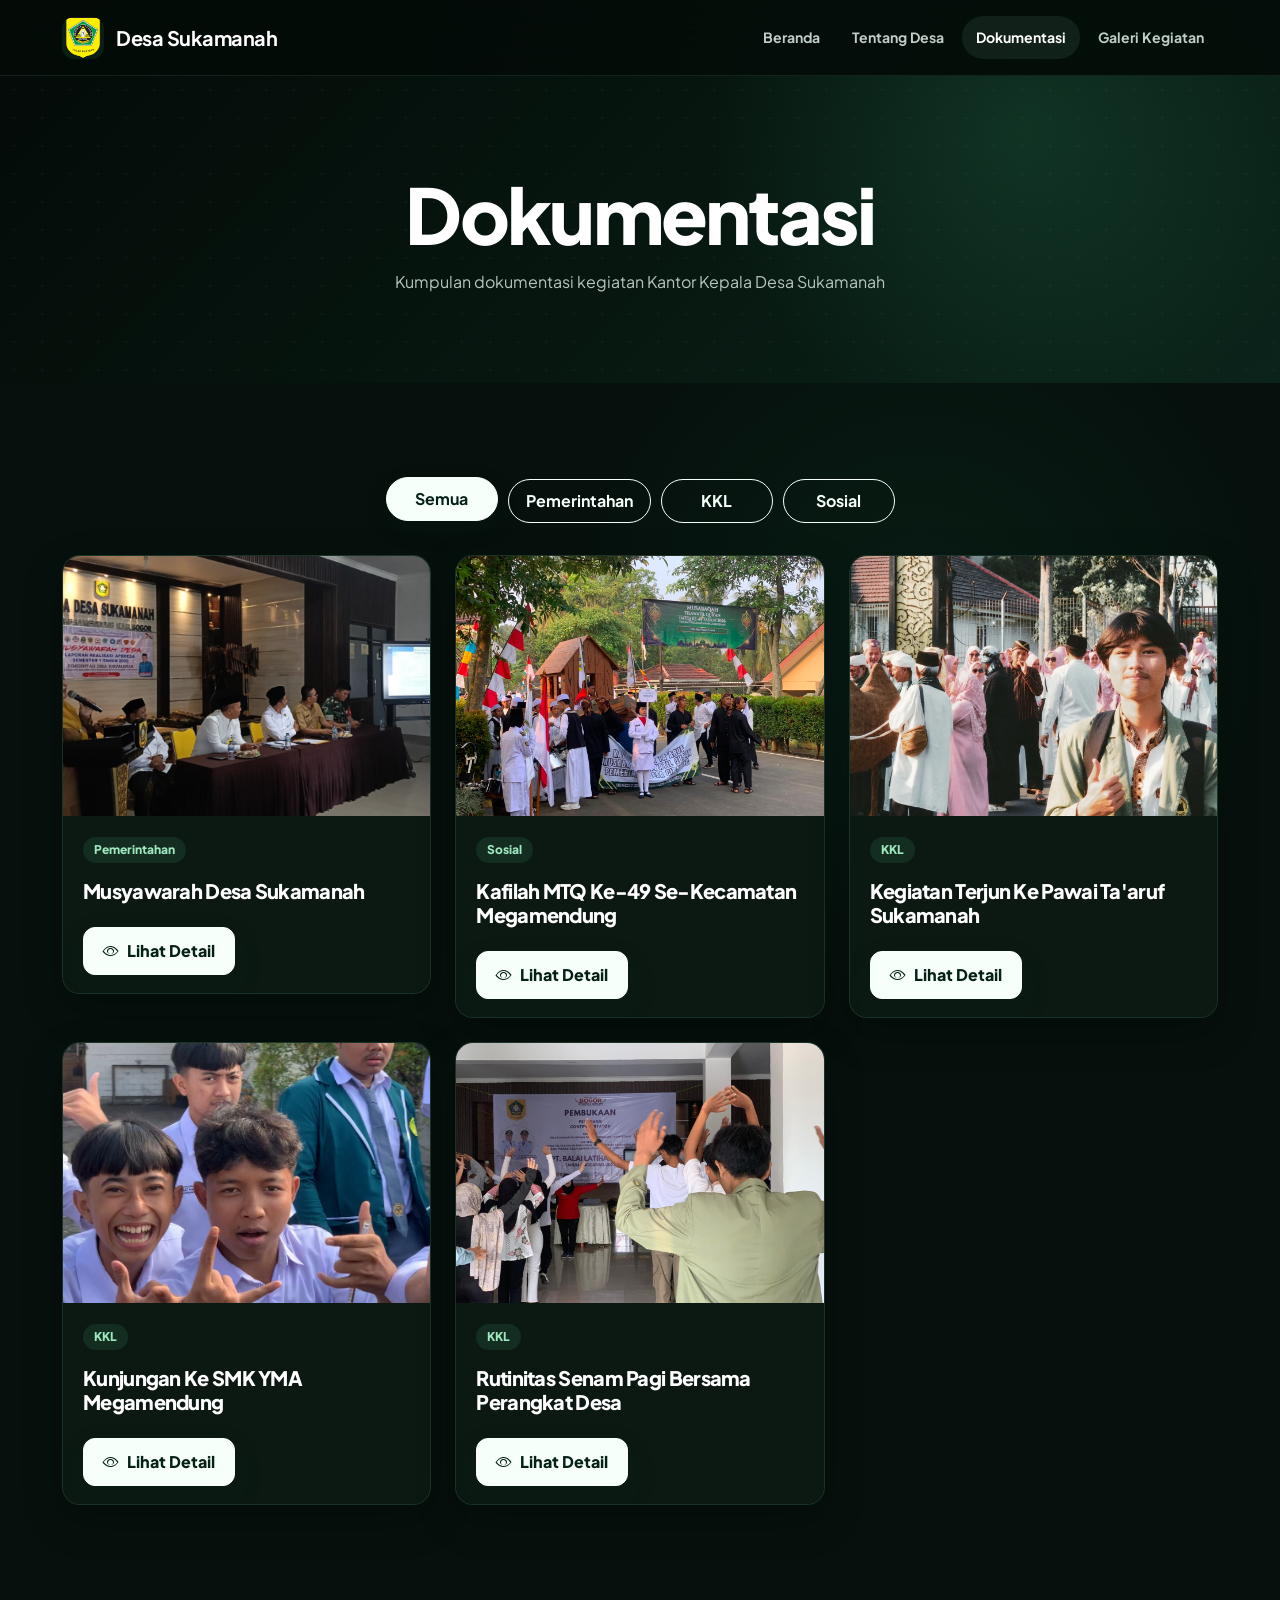
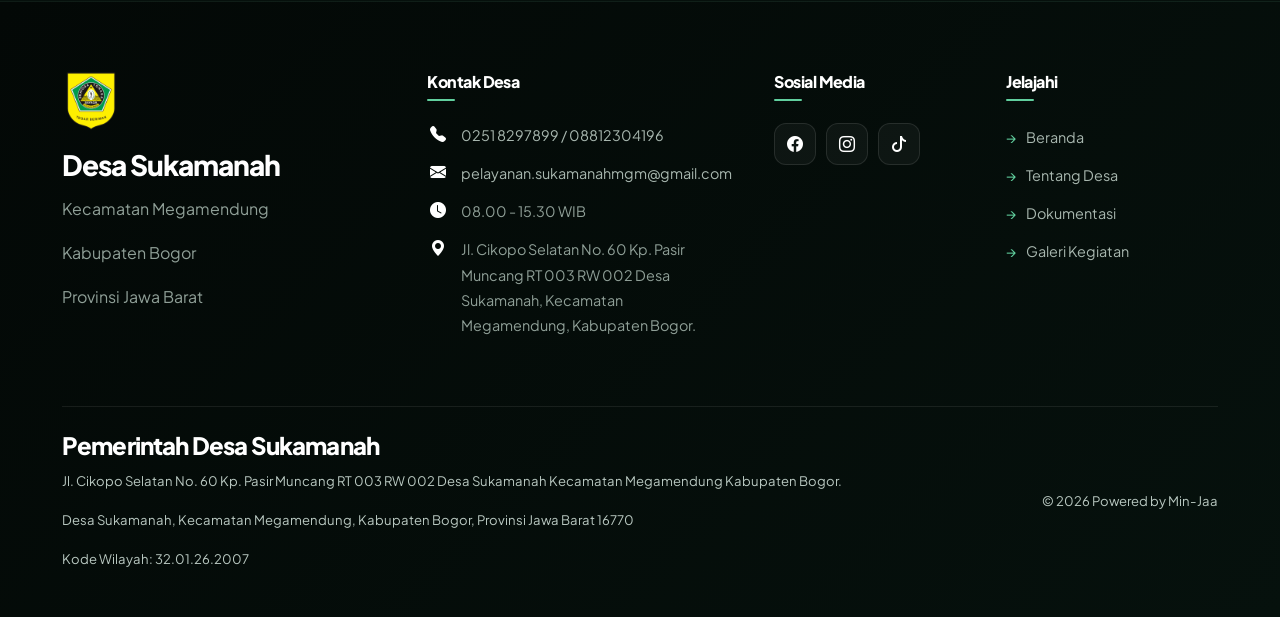
==== commit bff79012: "Update documentation for SMK visit details" ====
--- a/dokumentasi.html
+++ b/dokumentasi.html
@@ -388,7 +388,7 @@
 
                 <!-- =================================================
                      DOKUMENTASI 4
-                     KUNJUNGAN SMAN
+                     KUNJUNGAN SMK
                 ================================================== -->
                 <div
                     class="col-md-6 col-lg-4 gallery-card"
@@ -409,7 +409,7 @@
                             </span>
 
                             <h5 class="mb-3">
-                                Kunjungan Ke SMAN 1 Megamendung
+                                Kunjungan Ke SMK YMA Megamendung
                             </h5>
 
                             <button
@@ -419,14 +419,14 @@
                                 data-bs-toggle="modal"
                                 data-bs-target="#detailModal"
 
-                                data-title="Kunjungan Ke SMAN 1 Megamendung"
+                                data-title="Kunjungan Ke SMK YMA Megamendung"
                                 data-category="KKL"
 
-                                data-location="SMAN 1 Megamendung, Kecamatan Megamendung, Kabupaten Bogor"
+                                data-location="SMK YMA Megamendung, Kecamatan Megamendung, Kabupaten Bogor"
 
                                 data-participants="Mahasiswa KKL, guru, dan pihak SMAN 1 Megamendung"
 
-                                data-organizer="Mahasiswa KKL bersama pihak SMAN 1 Megamendung"
+                                data-organizer="Mahasiswa KKL bersama pihak SMK YMA Megamendung"
 
                                 data-description="Kegiatan kunjungan mahasiswa untuk berkoordinasi dan melaksanakan kegiatan bersama dalam lingkungan pendidikan di Kecamatan Megamendung. Kunjungan ini dilakukan sebagai bagian dari kegiatan KKL serta untuk membangun komunikasi dan hubungan yang baik dengan pihak sekolah."
 
@@ -898,4 +898,4 @@
 
 </body>
 
-</html>+</html>
--- a/css/navbar.css
+++ b/css/navbar.css
@@ -6,7 +6,7 @@
     background: rgba(255,255,255,.90);
     backdrop-filter: blur(18px);
     -webkit-backdrop-filter: blur(18px);
-    border-bottom: 1px solid rgba(0,50,31,.07);
+    border-bottom: 1px solid rgba(97, 161, 136, 0.07);
     transition: .3s ease;
     z-index: 1030;
 }
--- a/css/stats.css
+++ b/css/stats.css
@@ -1,6 +1,7 @@
 /* =========================================================
    STATS
 ========================================================= */
+
 .stat-card {
     height: 100%;
     display: flex;
@@ -18,15 +19,28 @@
 
 .stat-card:hover {
     transform: translateY(-6px);
-    border-color: rgba(29,155,104,.28);
+    border-color: rgba(29, 155, 104, .28);
     box-shadow: var(--shadow-md);
 }
 
-.stat-card i {
+/* =========================================================
+   ICON STATISTIK
+   ========================================================= */
+
+.stat-card i,
+.stat-card i::before,
+.stat-card .bi,
+.stat-card .bi::before {
     margin-bottom: 16px;
-    color: var(--green-500);
+    color: #FFFFFF !important;
+    -webkit-text-fill-color: #FFFFFF !important;
+    opacity: 1 !important;
     font-size: 1.3rem;
 }
+
+/* =========================================================
+   JUDUL STATISTIK
+========================================================= */
 
 .stat-card h3 {
     margin: 0 0 4px;
@@ -34,8 +48,12 @@
     font-size: 1.6rem;
 }
 
+/* =========================================================
+   DESKRIPSI STATISTIK
+========================================================= */
+
 .stat-card p {
     margin: 0;
     color: #718078;
     font-size: .82rem;
-}
+}
--- a/css/gallery.css
+++ b/css/gallery.css
@@ -39,3 +39,97 @@
     border-color: var(--green-800) !important;
     transform: translateY(-2px);
 }
+/* =========================================================
+   FILTER DOKUMENTASI
+   STYLE SAMA DENGAN TOMBOL "TENTANG DESA"
+========================================================= */
+
+.gallery-filter .filter-btn {
+    display: inline-flex;
+    align-items: center;
+    justify-content: center;
+
+    padding: 12px 20px;
+
+    background: transparent !important;
+    color: #F7FFFB !important;
+
+    border: 1px solid #F7FFFB !important;
+    border-radius: 12px;
+
+    font-weight: 700;
+
+    transition:
+        transform .3s ease,
+        background-color .3s ease,
+        color .3s ease,
+        border-color .3s ease,
+        box-shadow .3s ease;
+}
+
+
+/* =========================================================
+   HOVER
+========================================================= */
+
+.gallery-filter .filter-btn:hover {
+    background-color: #F7FFFB !important;
+    color: #052117 !important;
+    border-color: #F7FFFB !important;
+
+    transform: translateY(-3px);
+
+    box-shadow: 0 12px 30px rgba(0, 50, 31, .16);
+}
+
+
+/* =========================================================
+   FILTER AKTIF
+========================================================= */
+
+.gallery-filter .filter-btn.active {
+    background-color: #F7FFFB !important;
+    color: #052117 !important;
+    border-color: #F7FFFB !important;
+
+    box-shadow: 0 8px 24px rgba(0, 50, 31, .12);
+}
+
+
+/* =========================================================
+   FILTER AKTIF + HOVER
+========================================================= */
+
+.gallery-filter .filter-btn.active:hover {
+    background-color: #DFF7E9 !important;
+    color: #052117 !important;
+    border-color: #DFF7E9 !important;
+
+    transform: translateY(-3px);
+
+    box-shadow: 0 14px 32px rgba(0, 50, 31, .18);
+}
+
+
+/* =========================================================
+   SAAT DITEKAN
+========================================================= */
+
+.gallery-filter .filter-btn:active {
+    transform: translateY(-1px);
+
+    box-shadow: 0 8px 20px rgba(0, 50, 31, .12);
+}
+
+
+/* =========================================================
+   FOCUS
+========================================================= */
+
+.gallery-filter .filter-btn:focus {
+    outline: none;
+
+    box-shadow:
+        0 0 0 3px rgba(247, 255, 251, .25),
+        0 10px 25px rgba(0, 50, 31, .12);
+}
--- a/css/footer.css
+++ b/css/footer.css
@@ -207,3 +207,122 @@
     background: transparent !important;
 }
 
+/* =========================================================
+   SEMUA ICON FOOTER - PUTIH
+========================================================= */
+
+.site-footer i,
+.site-footer .bi {
+    color: #FFFFFF !important;
+    -webkit-text-fill-color: #FFFFFF !important;
+    fill: #FFFFFF !important;
+    stroke: #FFFFFF !important;
+    opacity: 1 !important;
+}
+
+
+/* Icon Bootstrap Icons menggunakan ::before */
+.site-footer i::before,
+.site-footer .bi::before {
+    color: #FFFFFF !important;
+    -webkit-text-fill-color: #FFFFFF !important;
+}
+
+
+/* =========================================================
+   ICON SOSIAL MEDIA
+========================================================= */
+
+.site-footer .social-links i,
+.site-footer .social-links .bi {
+    color: #FFFFFF !important;
+}
+
+.site-footer .social-links i::before,
+.site-footer .social-links .bi::before {
+    color: #FFFFFF !important;
+}
+
+
+/* Hover icon sosial media */
+.site-footer .social-links a:hover i,
+.site-footer .social-links a:hover .bi,
+.site-footer .social-links a:hover i::before,
+.site-footer .social-links a:hover .bi::before {
+    color: #FFFFFF !important;
+}
+
+/* =========================================================
+   PANAH / ICON FOOTER - PUTIH
+========================================================= */
+
+.site-footer .bi-arrow-right,
+.site-footer .bi-arrow-left,
+.site-footer .bi-arrow-up,
+.site-footer .bi-arrow-down,
+.site-footer .bi-chevron-right,
+.site-footer .bi-chevron-left,
+.site-footer .bi-chevron-up,
+.site-footer .bi-chevron-down {
+    color: #FFFFFF !important;
+    -webkit-text-fill-color: #FFFFFF !important;
+    fill: #FFFFFF !important;
+    stroke: #FFFFFF !important;
+}
+
+.site-footer .bi-arrow-right::before,
+.site-footer .bi-arrow-left::before,
+.site-footer .bi-arrow-up::before,
+.site-footer .bi-arrow-down::before,
+.site-footer .bi-chevron-right::before,
+.site-footer .bi-chevron-left::before,
+.site-footer .bi-chevron-up::before,
+.site-footer .bi-chevron-down::before {
+    color: #FFFFFF !important;
+    -webkit-text-fill-color: #FFFFFF !important;
+}
+
+/* =========================================================
+   SOSIAL MEDIA FOOTER
+   NORMAL = ICON PUTIH
+   HOVER  = BACKGROUND PUTIH + ICON HIJAU
+========================================================= */
+
+/* Kondisi normal */
+.site-footer .social-links a {
+    color: #FFFFFF !important;
+    background: transparent;
+    border-color: #FFFFFF;
+
+    transition:
+        background-color .3s ease,
+        color .3s ease,
+        border-color .3s ease,
+        transform .3s ease;
+}
+
+.site-footer .social-links a i,
+.site-footer .social-links a .bi,
+.site-footer .social-links a i::before,
+.site-footer .social-links a .bi::before {
+    color: #FFFFFF !important;
+    -webkit-text-fill-color: #FFFFFF !important;
+}
+
+
+/* Kondisi hover */
+.site-footer .social-links a:hover {
+    color: #00321F !important;
+    background-color: #FFFFFF !important;
+    border-color: #FFFFFF !important;
+
+    transform: translateY(-3px);
+}
+
+.site-footer .social-links a:hover i,
+.site-footer .social-links a:hover .bi,
+.site-footer .social-links a:hover i::before,
+.site-footer .social-links a:hover .bi::before {
+    color: #00321F !important;
+    -webkit-text-fill-color: #00321F !important;
+}
--- a/css/responsive.css
+++ b/css/responsive.css
@@ -167,9 +167,6 @@
     border-color: rgba(255,255,255,.16) !important;
 }
 
-.navbar-toggler-icon {
-    filter: invert(1) grayscale(1) brightness(1.8);
-}
 
 /* HERO */
 .hero {
@@ -258,8 +255,13 @@
     box-shadow: 0 22px 46px rgba(0,0,0,.25) !important;
 }
 
-.stat-card i {
-    color: #68D9A4 !important;
+.stat-card i,
+.stat-card i::before,
+.stat-card .bi,
+.stat-card .bi::before {
+    color: #FFFFFF !important;
+    -webkit-text-fill-color: #FFFFFF !important;
+    opacity: 1 !important;
 }
 
 .stat-card h3 {
@@ -494,3 +496,120 @@
         border: 1px solid rgba(143,227,187,.10);
     }
 }
+
+
+/* =========================================================
+   FINAL OVERRIDE - STAT ICONS WHITE
+========================================================= */
+.stat-card i,
+.stat-card i::before,
+.stat-card [class*="bi-"]::before {
+    color: #FFFFFF !important;
+    -webkit-text-fill-color: #FFFFFF !important;
+    opacity: 1 !important;
+}
+/* =========================================================
+   ICON TENTANG DESA - PUTIH
+========================================================= */
+
+.icon-main,
+.icon-main::before {
+    color: #FFFFFF !important;
+    -webkit-text-fill-color: #FFFFFF !important;
+    fill: #FFFFFF !important;
+    stroke: #FFFFFF !important;
+    opacity: 1 !important;
+}
+
+
+/* =========================================================
+   BACKGROUND ICON
+========================================================= */
+
+.icon-main {
+    width: 64px;
+    height: 64px;
+
+    display: inline-flex;
+    align-items: center;
+    justify-content: center;
+
+    margin-bottom: 18px;
+
+    background: #00321f00;
+
+    border-radius: 16px;
+
+    font-size: 1.8rem !important;
+}
+
+
+/* =========================================================
+   BOOTSTRAP ICONS ::BEFORE
+========================================================= */
+
+.icon-main.bi::before {
+    color: #FFFFFF !important;
+    -webkit-text-fill-color: #FFFFFF !important;
+}
+
+
+/* =========================================================
+   HOVER
+========================================================= */
+
+.card:hover .icon-main {
+    background: #00452e00;
+    color: #FFFFFF !important;
+}
+
+.card:hover .icon-main::before {
+    color: #FFFFFF !important;
+}
+
+/* =========================================================
+   SEMUA TOMBOL UTAMA DISAMAKAN DENGAN
+   "LIHAT DOKUMENTASI" DI HERO
+========================================================= */
+
+.btn-main {
+    color: #052117 !important;
+    background: #F7FFFB !important;
+    border-color: #F7FFFB !important;
+    box-shadow: 0 12px 30px rgba(0, 50, 31, 0.13) !important;
+}
+
+.btn-main:hover {
+    color: #052117 !important;
+    background: #DFF7E9 !important;
+    border-color: #DFF7E9 !important;
+    transform: translateY(-3px);
+}
+
+
+/* =========================================================
+   ICON DI DALAM TOMBOL
+========================================================= */
+
+.btn-main i,
+.btn-main .bi {
+    color: #052117 !important;
+}
+
+
+/* =========================================================
+   KHUSUS TOMBOL DI HERO
+   Tetap sama persis
+========================================================= */
+
+.hero .btn-light {
+    color: #052117 !important;
+    background: #F7FFFB !important;
+    border-color: #F7FFFB !important;
+}
+
+.hero .btn-light:hover {
+    color: #052117 !important;
+    background: #DFF7E9 !important;
+    border-color: #DFF7E9 !important;
+}
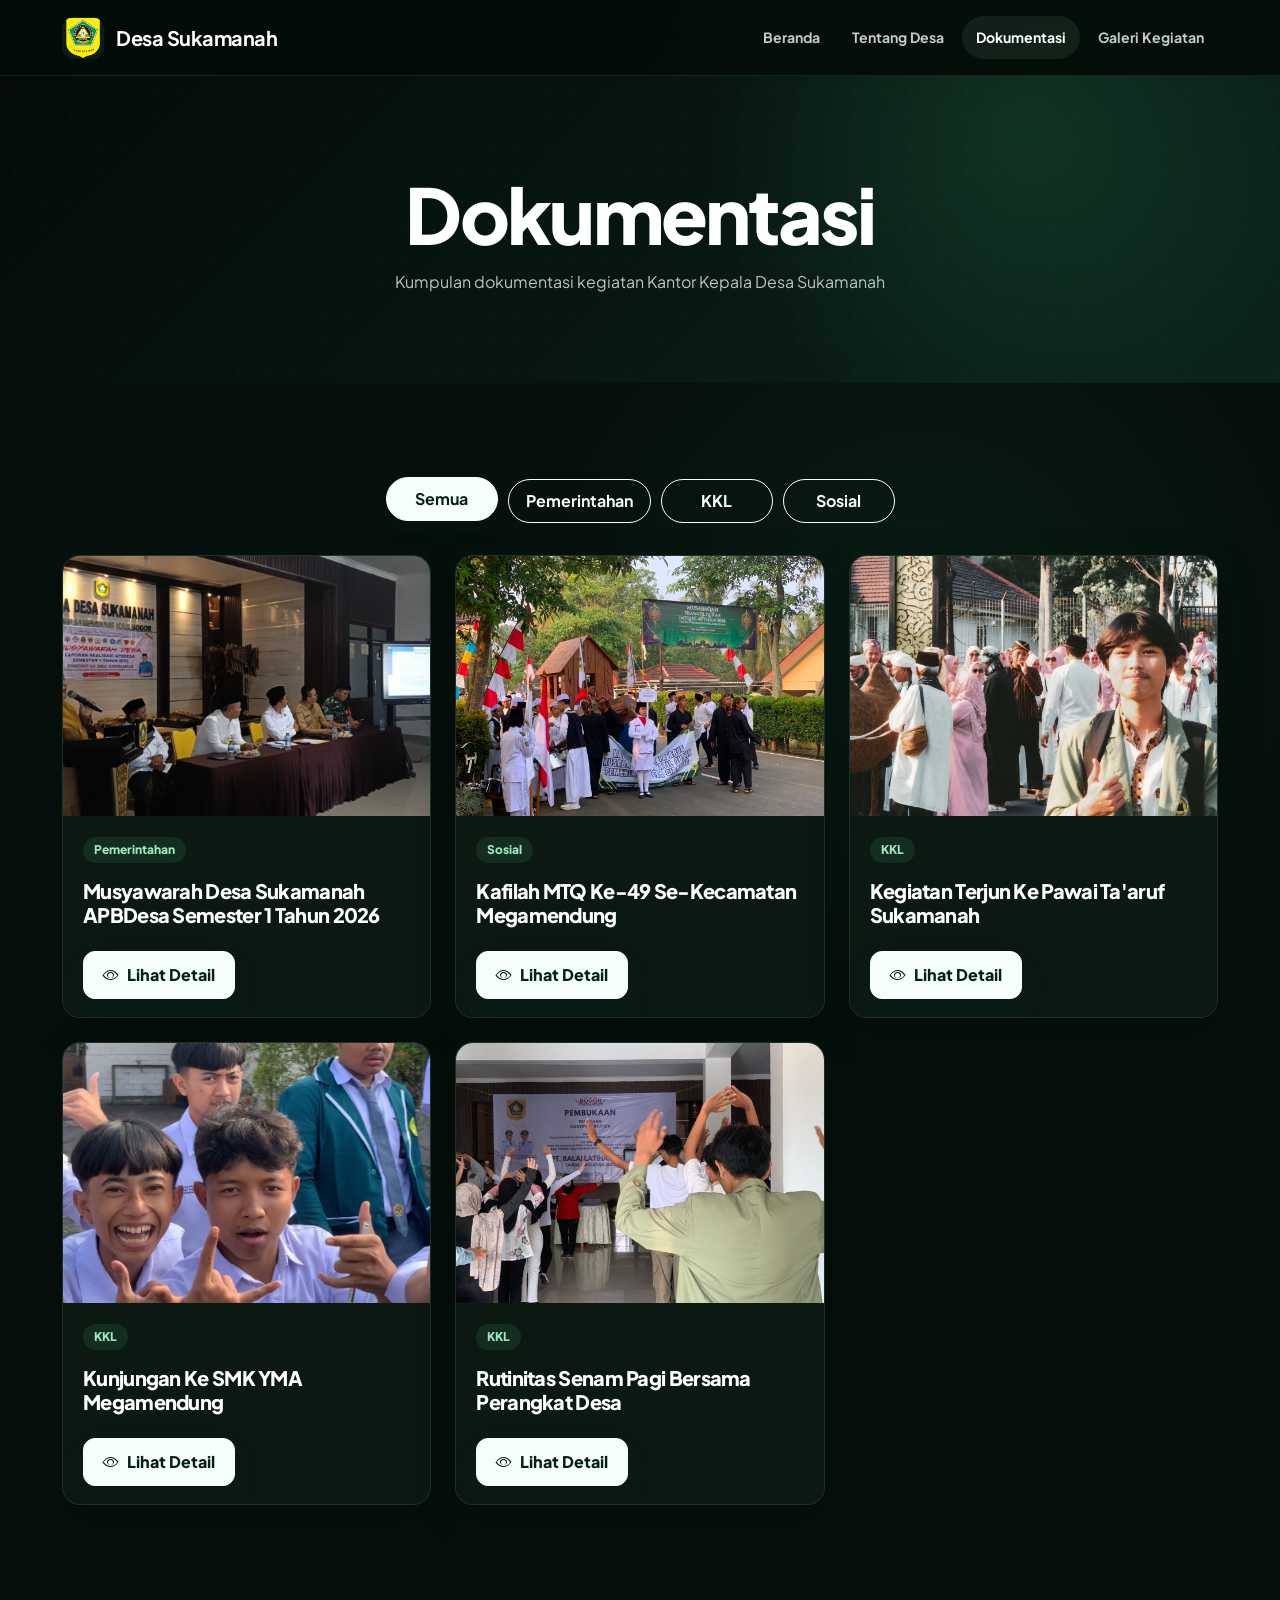
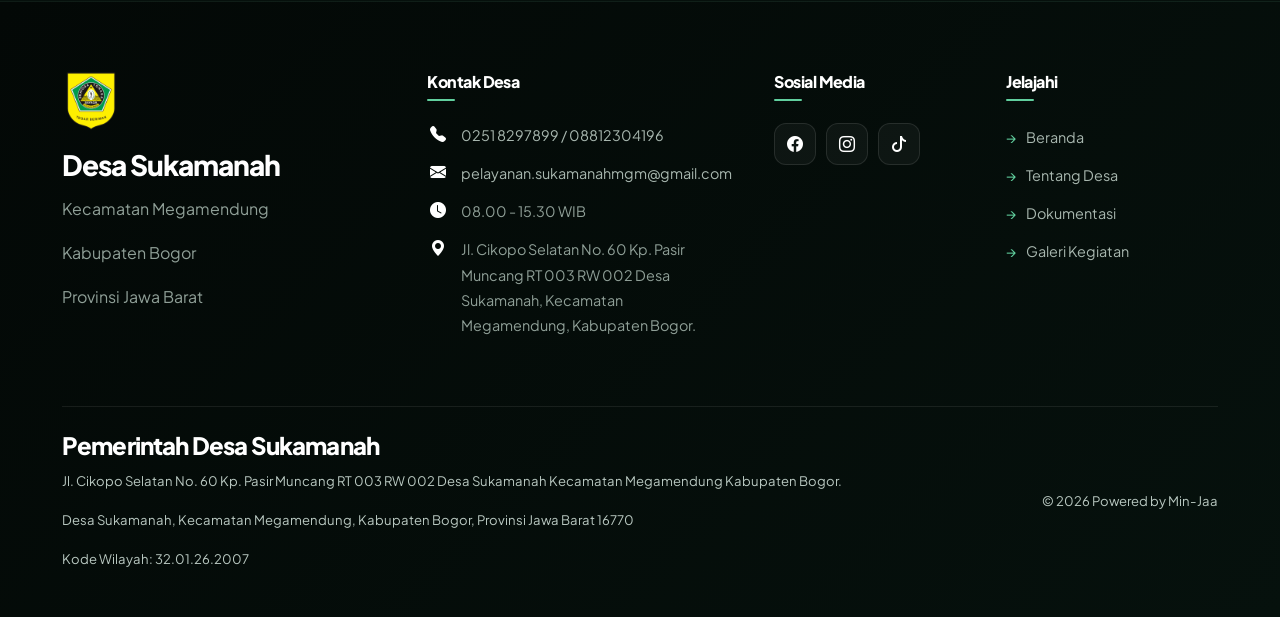
==== commit 0f597c2f: "Update documentation for Musyawarah Desa" ====
--- a/dokumentasi.html
+++ b/dokumentasi.html
@@ -211,7 +211,7 @@
 
                 <!-- =================================================
                      DOKUMENTASI 1
-                     MUSYAWARAH DESA
+                     MUSYAWARAH DESA 
                 ================================================== -->
                 <div
                     class="col-md-6 col-lg-4 gallery-card"
@@ -232,7 +232,7 @@
                             </span>
 
                             <h5 class="mb-3">
-                                Musyawarah Desa Sukamanah
+                                Musyawarah Desa Sukamanah APBDesa Semester 1 Tahun 2026
                             </h5>
 
                             <button
